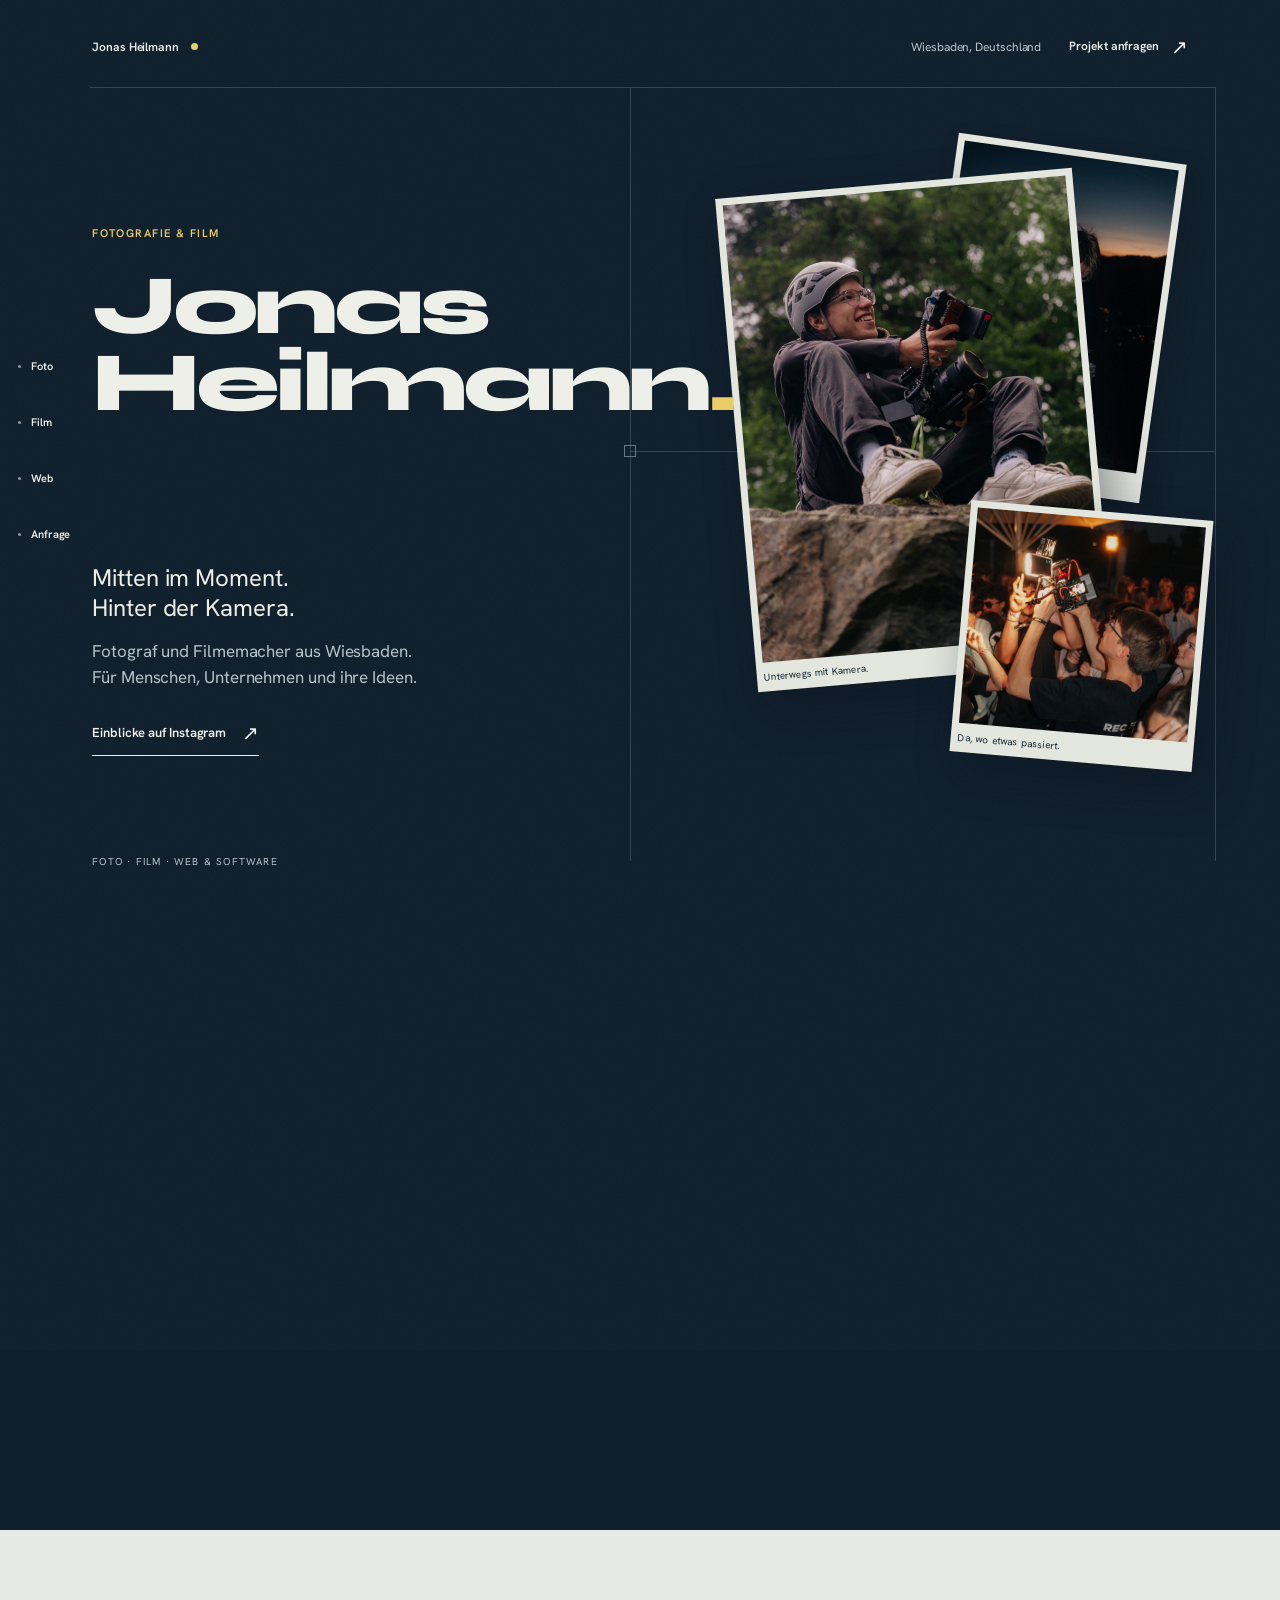
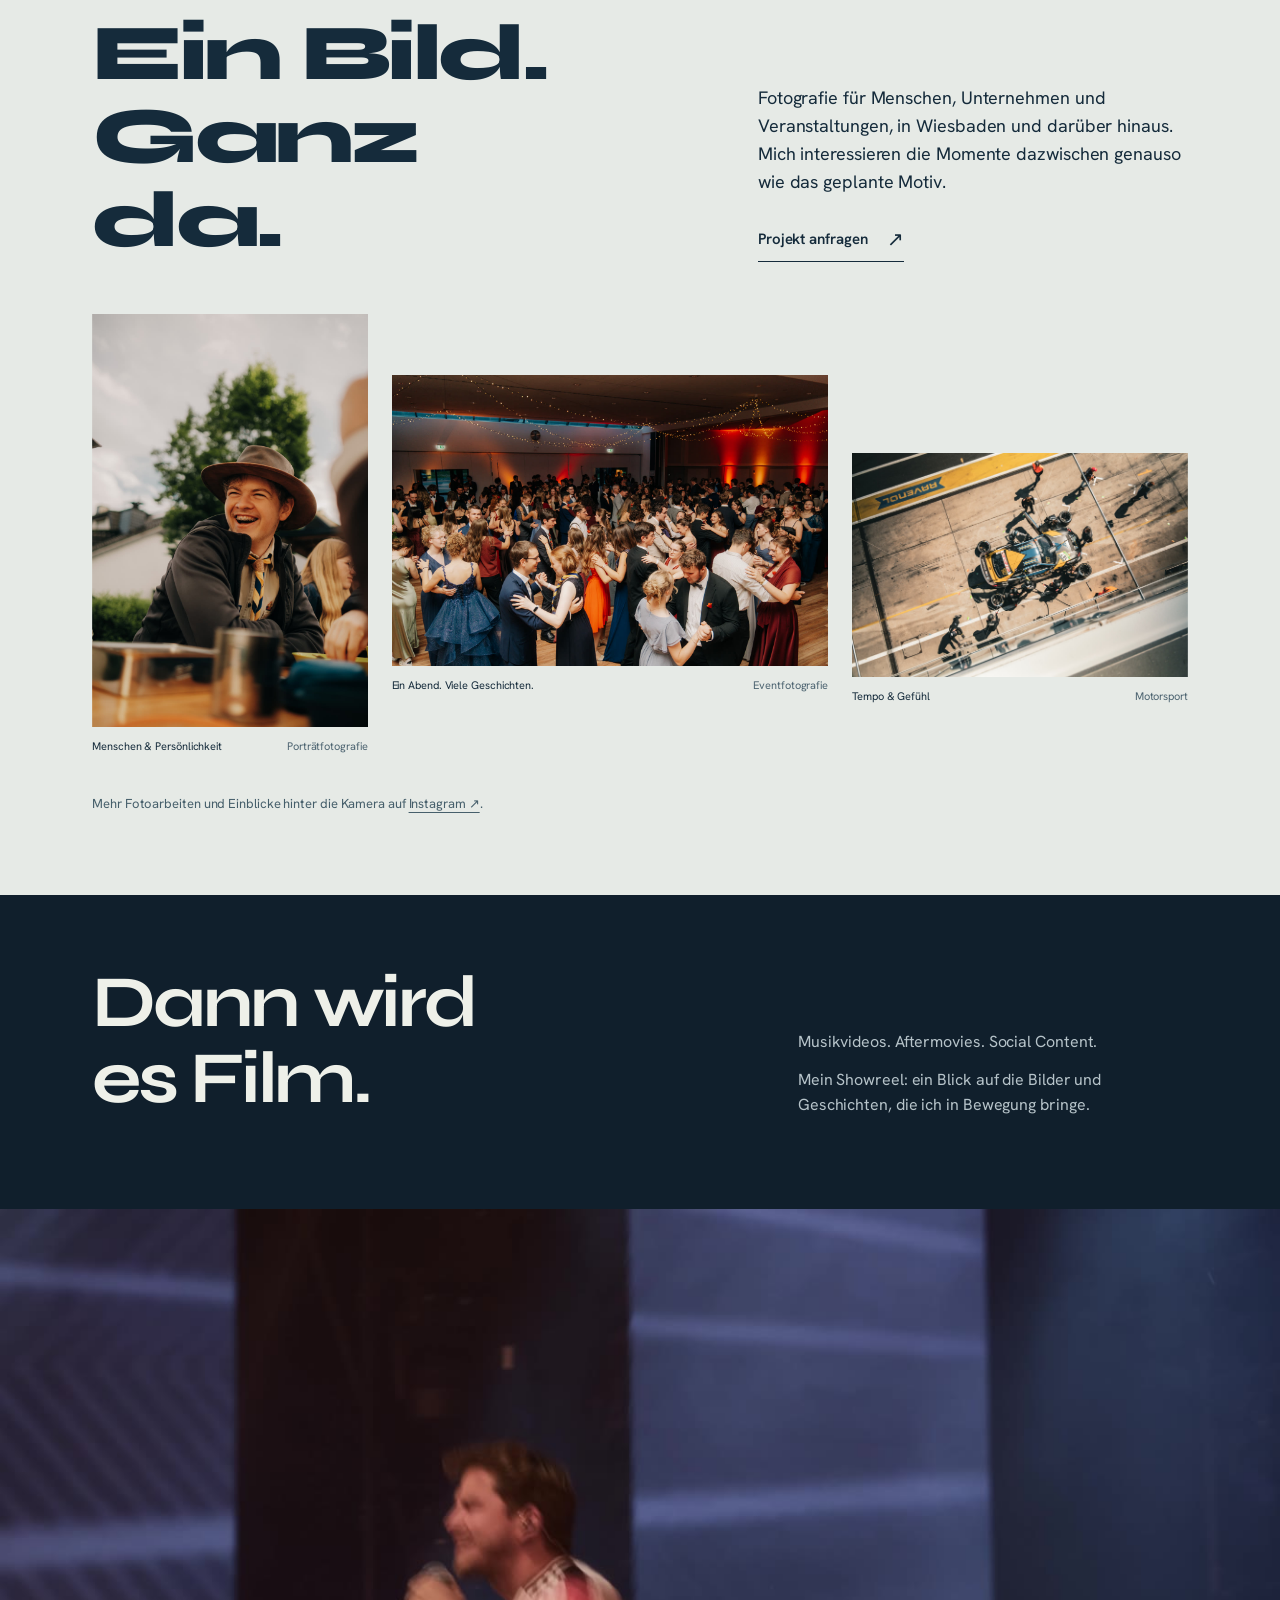
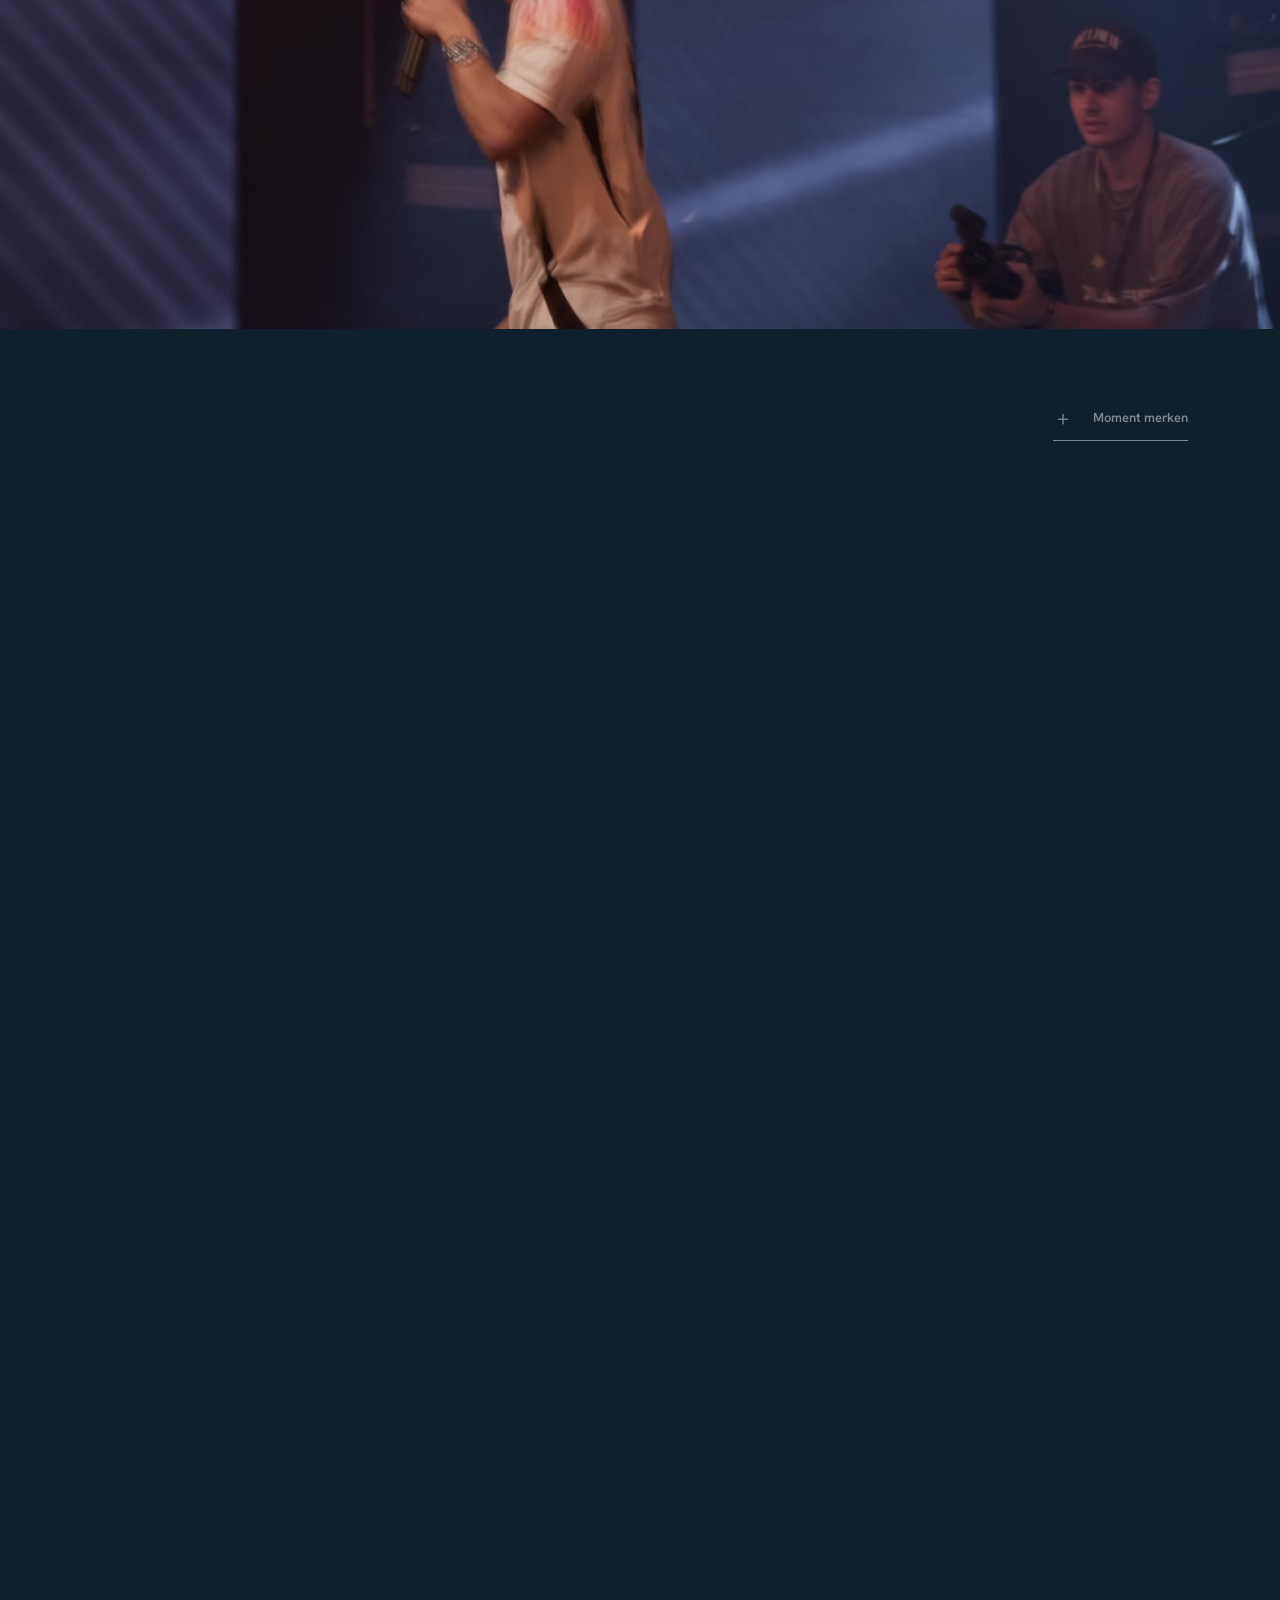
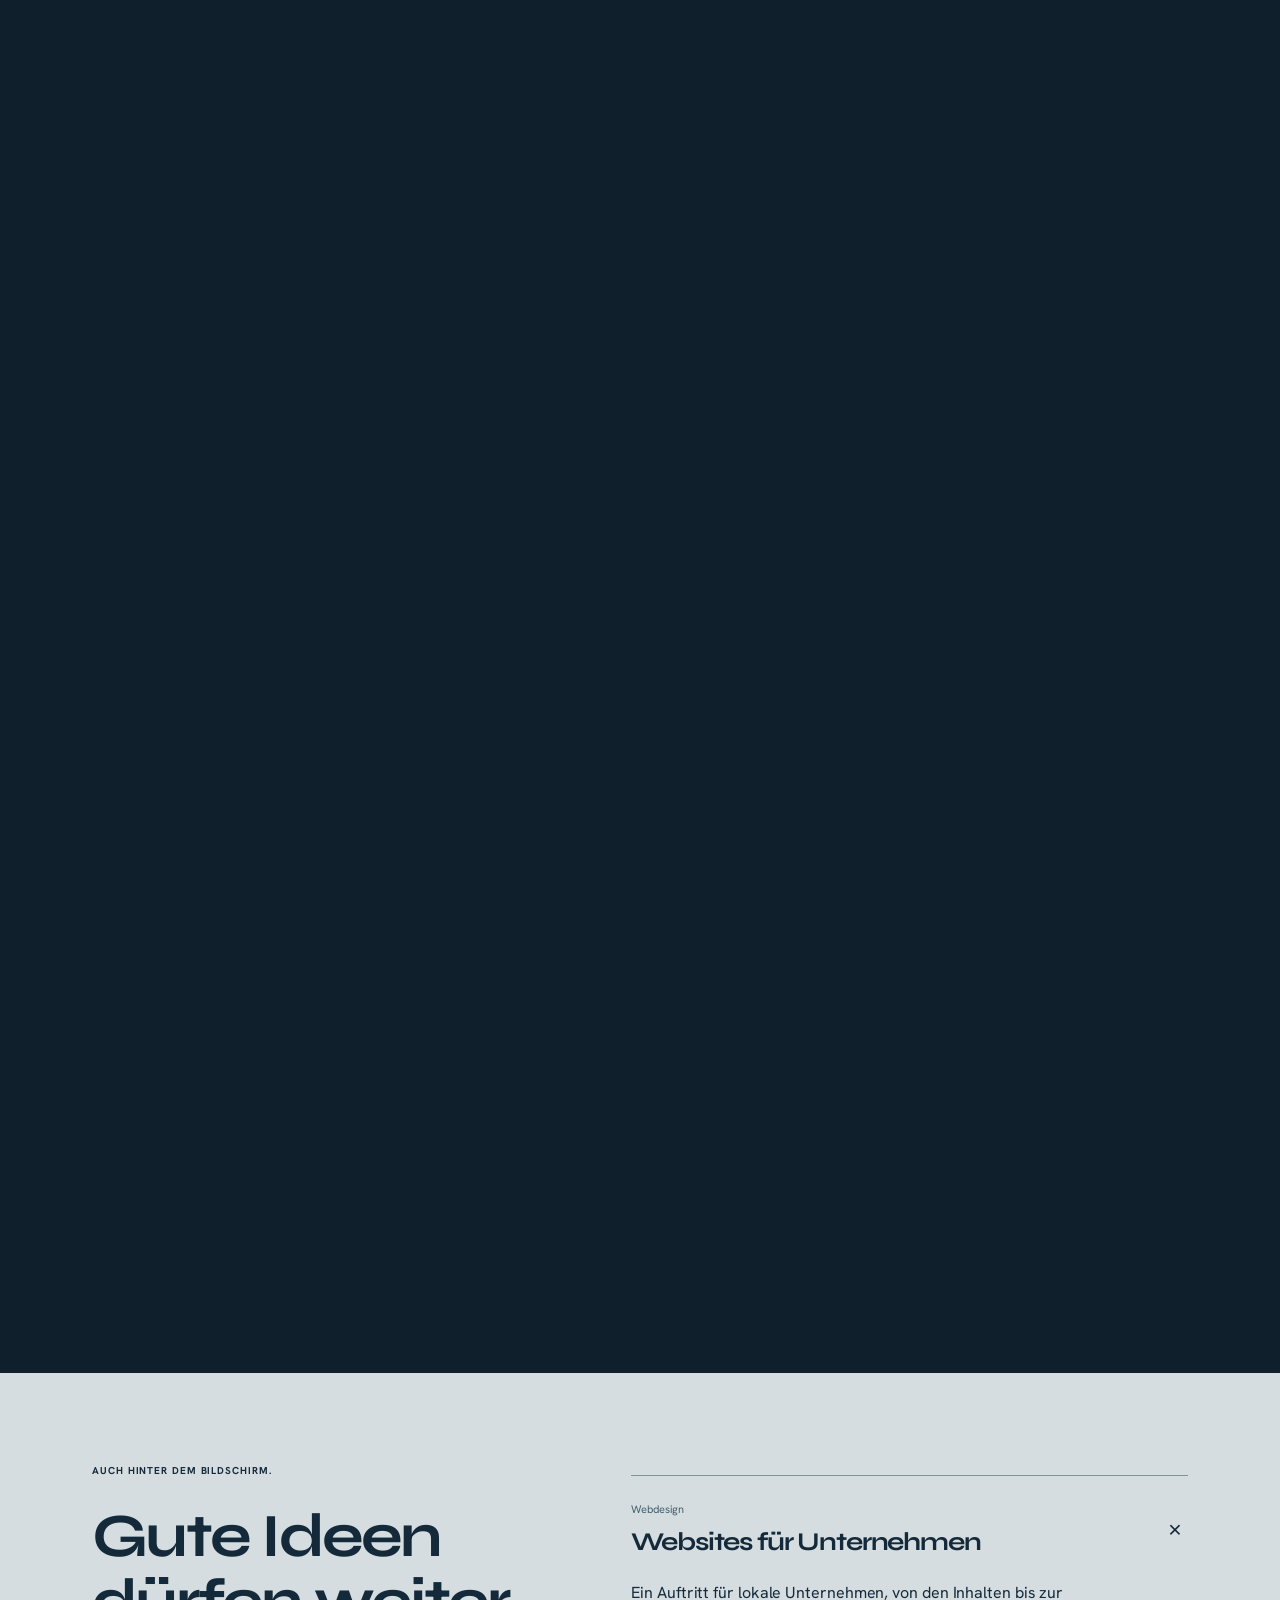
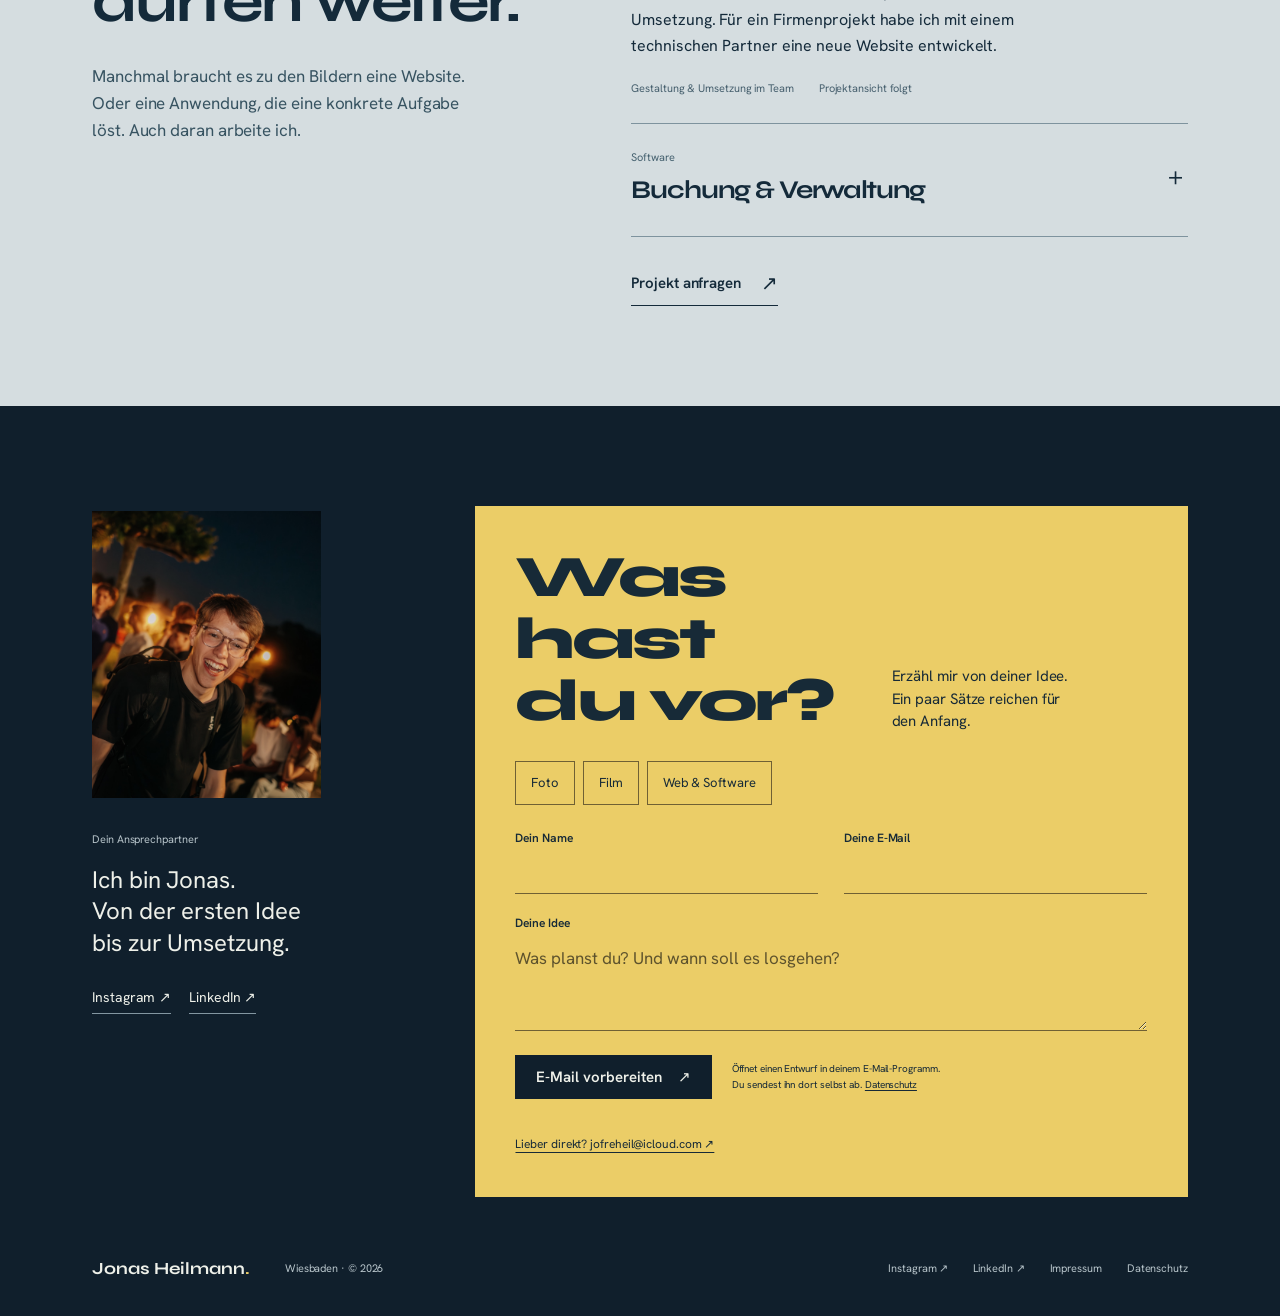
==== docs/index.html @ 72af3a59 "Publish Jonas Heilmann portfolio with scroll-driven showreel" ====
<!doctype html>
<html lang="de">
<head>
  <meta charset="utf-8">
  <meta name="viewport" content="width=device-width,initial-scale=1,viewport-fit=cover">
  <meta name="theme-color" content="#101f2c">
  <meta name="description" content="Jonas Heilmann aus Wiesbaden. Fotografie, Musikvideos, Aftermovies und Social Content. Dazu Websites und individuelle Software. Porträts, Events und Motorsport, Showreel und Webprojekte. Jetzt dein Projekt anfragen.">
  <meta name="robots" content="index,follow,max-image-preview:large,max-video-preview:-1">
  <meta property="og:site_name" content="Jonas Heilmann">
  <meta property="og:type" content="website"><meta property="og:locale" content="de_DE">
  <meta property="og:title" content="Jonas Heilmann · Foto, Film & digitale Ideen">
  <meta property="og:description" content="Mit Kamera, Gespür und Code. Foto und Film aus Wiesbaden.">
  <title>Jonas Heilmann | Fotograf & Filmemacher Wiesbaden</title>
  <link rel="icon" href="assets/mark.svg" type="image/svg+xml">
  <link rel="preload" href="assets/fonts/Syne-Variable.ttf" as="font" type="font/ttf" crossorigin>
  <link rel="preload" href="assets/fonts/HankenGrotesk-Variable.ttf" as="font" type="font/ttf" crossorigin>
  <link rel="stylesheet" href="scrollcraft.css">
  <link rel="stylesheet" href="site.css?v=6">
  <script type="application/ld+json">{"@context": "https://schema.org", "@graph": [{"@type": "Person", "@id": "#jonas", "name": "Jonas Heilmann", "jobTitle": "Fotograf und Filmemacher", "sameAs": ["https://www.instagram.com/jofreheil/"], "homeLocation": {"@type": "Place", "name": "Wiesbaden"}}, {"@type": "ProfessionalService", "@id": "#studio", "name": "Jonas Heilmann – Fotografie, Film & Web", "founder": {"@id": "#jonas"}, "email": "jofreheil@icloud.com", "address": {"@type": "PostalAddress", "streetAddress": "Wallauerstr. 37", "postalCode": "65191", "addressLocality": "Wiesbaden", "addressCountry": "DE"}, "hasOfferCatalog": {"@type": "OfferCatalog", "name": "Leistungen", "itemListElement": [{"@type": "Offer", "itemOffered": {"@type": "Service", "name": "Porträt- und Eventfotografie"}}, {"@type": "Offer", "itemOffered": {"@type": "Service", "name": "Motorsportfotografie"}}, {"@type": "Offer", "itemOffered": {"@type": "Service", "name": "Musikvideos, Aftermovies und Social Content"}}, {"@type": "Offer", "itemOffered": {"@type": "Service", "name": "Webdesign und individuelle Software"}}]}, "sameAs": ["https://www.instagram.com/jofreheil/"]}]}</script>

  <link rel="canonical" href="https://jofrehe.github.io/jonas-heilmann-portfolio/">
  <meta property="og:url" content="https://jofrehe.github.io/jonas-heilmann-portfolio/">
  <meta property="og:image" content="https://jofrehe.github.io/jonas-heilmann-portfolio/assets/portfolio-motorsport.jpg">
  <meta property="og:image:alt" content="Motorsportfotografie von Jonas Heilmann">
</head>
<body>
  <a class="skip-link" href="#main">Zum Inhalt</a>
  <div class="sc-grain" aria-hidden="true"></div>
  <nav class="scene-index" aria-label="Bereiche">
    <a href="#foto" data-index="foto"><span>Foto</span></a>
    <a href="#film" data-index="film"><span>Film</span></a>
    <a href="#web" data-index="web"><span>Web</span></a>
    <a href="#kontakt" data-index="kontakt"><span>Anfrage</span><b id="index-saved" hidden aria-label="Filmmoment gemerkt">●</b></a>
  </nav>
  <main id="main">
    <section id="start" class="hero" data-sc-act="pin" data-sc-span="1.7" data-section="start" aria-labelledby="hero-title">
      <div data-sc-stage class="hero-stage">
        <header class="masthead"><a href="#start" class="wordmark">Jonas Heilmann<span class="mark-dot" aria-hidden="true"></span></a><span class="location">Wiesbaden, Deutschland</span><a class="text-link" href="#kontakt">Projekt anfragen <span aria-hidden="true">↗</span></a></header>
        <div class="hero-grid" aria-hidden="true" data-sc-parallax="-.3"><span></span><span></span><span></span></div>
        <div class="hero-title"><p class="focus-label">FOTOGRAFIE & FILM</p><h1 id="hero-title">Jonas<br>Heilmann<span>.</span></h1></div>
        <div class="hero-copy"><p>Mitten im Moment.<br>Hinter der Kamera.</p><p>Fotograf und Filmemacher aus Wiesbaden.<br>Für Menschen, Unternehmen und ihre Ideen.</p><a href="https://www.instagram.com/jofreheil/" target="_blank" rel="noopener noreferrer" class="text-link">Einblicke auf Instagram <span aria-hidden="true">↗</span></a></div>
        <div class="print-position print-back" data-sc-parallax="-.6"><figure class="photo-print"><img src="assets/at-dusk.jpg" alt="Jonas mit Drohnensteuerung in der Abenddämmerung" width="1200" height="1800" fetchpriority="high"><figcaption>Bis nach Sonnenuntergang.</figcaption></figure></div>
        <div class="print-position print-main" data-sc-parallax=".85"><figure class="photo-print"><img src="assets/on-rock.jpg" alt="Jonas sitzt mit seinen Kameras auf einem Felsen und lacht" width="1200" height="1800" fetchpriority="high"><figcaption>Unterwegs mit Kamera.</figcaption></figure></div>
        <div class="print-position print-front" data-sc-parallax="1.5"><figure class="photo-print"><img src="assets/on-set.jpg" alt="Jonas filmt auf einer Veranstaltung" width="1200" height="1800" loading="eager"><figcaption>Da, wo etwas passiert.</figcaption></figure></div>
        <p class="hero-footnote">FOTO · FILM · WEB & SOFTWARE</p>
      </div>
    </section>

    <section id="foto" class="photo-section section-shell" data-sc-act="flow" data-section="foto" aria-labelledby="photo-title">
      <div class="photo-heading"><h2 id="photo-title">Ein Bild.<br>Ganz da.</h2><div><p>Fotografie für Menschen, Unternehmen und Veranstaltungen, in Wiesbaden und darüber hinaus. Mich interessieren die Momente dazwischen genauso wie das geplante Motiv.</p><a class="text-link" href="#kontakt" data-request="Fotografie">Projekt anfragen <span aria-hidden="true">↗</span></a></div></div>
      <div class="contact-sheet" data-sc-reveal="left" data-sc-reveal-at="0 .38">
        <figure class="photo-place portrait-place"><img src="assets/portfolio-portrait.jpg" width="934" height="1400" alt="Lebendiges Porträt eines lachenden jungen Mannes mit braunem Hut im Freien" loading="lazy" decoding="async"><figcaption>Menschen & Persönlichkeit <span>Porträtfotografie</span></figcaption></figure>
        <figure class="photo-place event-place"><img src="assets/portfolio-event.jpg" width="1400" height="934" alt="Gäste tanzen als Paare bei einem festlich beleuchteten Ball" loading="lazy" decoding="async"><figcaption>Ein Abend. Viele Geschichten. <span>Eventfotografie</span></figcaption></figure>
        <figure class="photo-place outside-place"><img src="assets/portfolio-motorsport.jpg" width="1400" height="934" alt="Rennwagen und Boxencrew beim Boxenstopp, von oben fotografiert" loading="lazy" decoding="async"><figcaption>Tempo & Gefühl <span>Motorsport</span></figcaption></figure>
      </div>
      <p class="selection-note">Mehr Fotoarbeiten und Einblicke hinter die Kamera auf <a href="https://www.instagram.com/jofreheil/" target="_blank" rel="noopener noreferrer">Instagram ↗</a>.</p>
    </section>

    <div class="showreel-heading section-shell"><h2 id="film-title">Dann wird<br>es Film.</h2><div><p>Musikvideos. Aftermovies. Social Content.</p><p>Mein Showreel: ein Blick auf die Bilder und Geschichten, die ich in Bewegung bringe.</p></div></div>
    <section id="film" class="showreel-section" data-sc-act="scrub" data-sc-span="3.8" data-sc-dwell="0" data-section="film" aria-labelledby="film-title">
      <div data-sc-stage class="showreel-stage">
        <div class="showreel-frame">
          <img class="sc-stage__poster" src="assets/showreel-poster.jpg" width="1400" height="788" alt="Showreel: Konzertszene mit Sänger und Jonas an der Kamera">
          <video id="showreel" data-sc-scrub data-sc-src="assets/showreel-scrub.mp4" data-sc-src-mobile="assets/showreel-scrub-mobile.mp4" muted playsinline aria-label="Showreel von Jonas Heilmann, dessen Bilder sich beim Scrollen bewegen"></video>
        </div>
        <div class="showreel-footer section-shell"><button id="remember-frame" class="text-link" type="button" disabled><span aria-hidden="true">＋</span> Moment merken</button><p id="frame-status" class="sr-only" role="status" aria-live="polite"></p><a class="showreel-static-link text-link" href="assets/showreel.mp4">Showreel abspielen</a></div>
      </div>
    </section>

    <section id="web" class="web-section section-shell" data-sc-act="flow" data-section="web" aria-labelledby="web-title">
      <div class="web-intro" data-sc-in><span class="small-label">AUCH HINTER DEM BILDSCHIRM.</span><h2 id="web-title">Gute Ideen<br>dürfen weiter.</h2><p>Manchmal braucht es zu den Bildern eine Website. Oder eine Anwendung, die eine konkrete Aufgabe löst. Auch daran arbeite ich.</p></div>
      <div class="project-register" data-sc-in data-sc-stagger="60">
        <details open><summary><span class="project-type">Webdesign</span><h3>Websites für Unternehmen</h3><span class="detail-icon" aria-hidden="true">＋</span></summary><div class="project-detail"><p>Ein Auftritt für lokale Unternehmen, von den Inhalten bis zur Umsetzung. Für ein Firmenprojekt habe ich mit einem technischen Partner eine neue Website entwickelt.</p><div class="project-meta"><span>Gestaltung & Umsetzung im Team</span><span>Projektansicht folgt</span></div></div></details>
        <details><summary><span class="project-type">Software</span><h3>Buchung & Verwaltung</h3><span class="detail-icon" aria-hidden="true">＋</span></summary><div class="project-detail"><p>Ein Buchungssystem mit unterschiedlichen Rollen und einer angepassten Verwaltung. Entwickelt mit Django, PostgreSQL und Python.</p><div class="project-meta"><span>Individuelle Anwendung</span><span>Projektansicht folgt</span></div></div></details>
      </div>
      <a class="text-link web-request" href="#kontakt" data-request="Web & Software">Projekt anfragen <span aria-hidden="true">↗</span></a>
    </section>

    <section id="kontakt" class="contact-section section-shell" data-sc-act="flow" data-section="kontakt" aria-labelledby="contact-title">
      <div class="contact-person"><img src="assets/candid.jpg" width="1200" height="1800" alt="Jonas lächelt auf einer Veranstaltung" loading="lazy"><div><span>Dein Ansprechpartner</span><p>Ich bin Jonas.<br>Von der ersten Idee<br>bis zur Umsetzung.</p><a href="https://www.instagram.com/jofreheil/" target="_blank" rel="noopener noreferrer">Instagram ↗</a> <a href="https://www.linkedin.com/in/jonas-heilmann-833816412/" target="_blank" rel="noopener noreferrer">LinkedIn ↗</a></div></div>
      <div class="inquiry-sheet"><div class="contact-title"><h2 id="contact-title">Was hast<br>du vor?</h2><p>Erzähl mir von deiner Idee.<br>Ein paar Sätze reichen für den Anfang.</p></div>
        <aside id="saved-moment" class="saved-moment" hidden><img id="saved-image" alt="Dein gemerkter Moment aus Jonas’ Filmausschnitt"><div><span>Für deine Anfrage gemerkt</span><strong id="saved-time"></strong><p>Die Zeitmarke kommt mit in deinen Entwurf.</p></div><button type="button" id="remove-moment" aria-label="Gemerkten Moment entfernen">×</button></aside>
        <form id="contact-form"><fieldset id="contact-fields" disabled><legend>Projekt anfragen</legend><div class="topic-group" role="group" aria-label="Leistungen für dein Projekt"><label><input type="checkbox" name="topic" value="Fotografie"><span>Foto</span></label><label><input type="checkbox" name="topic" value="Filmproduktion"><span>Film</span></label><label><input type="checkbox" name="topic" value="Web & Software"><span>Web & Software</span></label></div><div class="form-pair"><label>Dein Name<input id="contact-name" name="name" autocomplete="name" aria-describedby="name-error" required maxlength="100"><span id="name-error" class="field-error" hidden></span></label><label>Deine E-Mail<input id="contact-email" name="email" type="email" autocomplete="email" aria-describedby="email-error" required maxlength="200"><span id="email-error" class="field-error" hidden></span></label></div><label>Deine Idee<textarea id="contact-message" name="message" rows="3" aria-describedby="message-error" required minlength="10" maxlength="1800" placeholder="Was planst du? Und wann soll es losgehen?"></textarea><span id="message-error" class="field-error" hidden></span></label><div class="form-bottom"><button class="button button-dark" type="submit">E-Mail vorbereiten <span aria-hidden="true">↗</span></button><p>Öffnet einen Entwurf in deinem E-Mail-Programm.<br>Du sendest ihn dort selbst ab. <a href="datenschutz.html">Datenschutz</a></p></div><p id="form-status" role="status" aria-live="polite"></p></fieldset><noscript><p>Schreib mir direkt an <a href="mailto:jofreheil@icloud.com">jofreheil@icloud.com</a>.</p></noscript></form>
        <a class="direct-mail" href="mailto:jofreheil@icloud.com">Lieber direkt? jofreheil@icloud.com ↗</a>
      </div>
      <footer><a href="#start">Jonas Heilmann<span aria-hidden="true">.</span></a><span>Wiesbaden · © 2026</span><div><a href="https://www.instagram.com/jofreheil/" target="_blank" rel="noopener noreferrer">Instagram ↗</a><a href="https://www.linkedin.com/in/jonas-heilmann-833816412/" target="_blank" rel="noopener noreferrer">LinkedIn ↗</a><a href="impressum.html">Impressum</a><a href="datenschutz.html">Datenschutz</a></div></footer>
    </section>
  </main>
  <script src="scrollcraft.js"></script>
  <script src="site.js?v=6"></script>
</body></html>
---- docs/scrollcraft.css ----
/* ============================================================================
   scrollcraft.css: the taste floor
   ----------------------------------------------------------------------------
   Two layers, and the split matters:

     TOKENS   what you override per brand. Colour roles, the type ramp, the
              spacing scale, elevation, motion. A brand is ~12 values.
     DEVICES  what the engine drives. Do not restyle these to taste; they are
              the mechanism. Style your own markup instead.

   Nothing here draws a "component". There are no card, badge, or pill classes,
   because a stylesheet that ships those is how every page built on it ends up
   with the same shapes. You get a floor and a vocabulary; the composition is
   yours.
   ========================================================================== */

/* ---------------------------------------------------------------- tokens -- */
:root {
  /* --- colour roles. Override these six and the page is rebranded. -------- */
  --sc-canvas:      #08090b;   /* the page ground. Drift interpolates this.   */
  --sc-surface:     #101217;   /* anything raised off the ground             */
  --sc-ink:         #f4f2ef;   /* primary text                               */
  --sc-ink-soft:    #9a9ba1;   /* secondary text. Tinted, never flat gray.   */
  --sc-accent:      #d8ff3e;   /* ONE accent. It owns a region, not confetti. */
  --sc-accent-ink:  #08090b;   /* text that sits on the accent               */

  --sc-hairline:    color-mix(in oklab, var(--sc-ink) 12%, transparent);
  --sc-hairline-strong: color-mix(in oklab, var(--sc-ink) 22%, transparent);

  /* --- type. Two families max. Display carries voice, text carries prose. - */
  --sc-font-display: "Instrument Sans", "Geist", system-ui, sans-serif;
  --sc-font-text:    "Geist", system-ui, sans-serif;
  --sc-font-mono:    "Geist Mono", ui-monospace, monospace;

  /* Fluid ramp. Tracking tightens as size grows because a face set at 6rem
     with 0 tracking reads loose; this is optical correction, not decoration. */
  --sc-t-xs:   clamp(0.75rem, 0.72rem + 0.15vw, 0.82rem);
  --sc-t-sm:   clamp(0.875rem, 0.84rem + 0.18vw, 0.95rem);
  --sc-t-base: clamp(1rem, 0.96rem + 0.22vw, 1.125rem);
  --sc-t-lg:   clamp(1.2rem, 1.1rem + 0.5vw, 1.5rem);
  --sc-t-xl:   clamp(1.6rem, 1.35rem + 1.2vw, 2.25rem);
  --sc-t-2xl:  clamp(2.1rem, 1.6rem + 2.4vw, 3.4rem);
  --sc-t-3xl:  clamp(2.8rem, 1.9rem + 4.2vw, 5rem);
  --sc-t-4xl:  clamp(3.4rem, 1.9rem + 6.6vw, 7.5rem);

  --sc-track-tight:  -0.035em;
  --sc-track-snug:   -0.02em;
  --sc-track-normal: -0.005em;
  --sc-track-wide:    0.08em;

  --sc-leading-none: 0.94;
  --sc-leading-tight: 1.06;
  --sc-leading-body: 1.62;

  --sc-measure: 62ch;

  /* --- space. 4px base: the useful middle steps an 8-only scale misses. --- */
  --sc-1: 0.25rem;  --sc-2: 0.5rem;   --sc-3: 0.75rem;  --sc-4: 1rem;
  --sc-5: 1.5rem;   --sc-6: 2rem;     --sc-7: 3rem;     --sc-8: 4rem;
  --sc-9: 6rem;     --sc-10: 8rem;    --sc-11: 12rem;

  /* Section rhythm is fluid so a phone doesn't inherit desktop air. */
  --sc-section: clamp(4.5rem, 9vw, 11rem);
  --sc-gutter:  clamp(1.25rem, 5vw, 5.5rem);
  --sc-maxw:    82rem;

  /* --- radius. Pick one scale for the page and hold it. ------------------- */
  --sc-r-sm: 6px;  --sc-r-md: 12px;  --sc-r-lg: 20px;  --sc-r-pill: 999px;

  /* --- elevation. Every shadow has an offset AND a soft blur, and is tinted
         to the canvas hue. A zero-offset coloured halo is decoration, not
         depth, so there isn't one here. ---------------------------------- */
  --sc-shadow-color: 220 40% 2%;
  --sc-e1: 0 1px 2px hsl(var(--sc-shadow-color) / 0.28),
           0 2px 6px -1px hsl(var(--sc-shadow-color) / 0.20);
  --sc-e2: 0 2px 4px hsl(var(--sc-shadow-color) / 0.24),
           0 8px 18px -4px hsl(var(--sc-shadow-color) / 0.30);
  --sc-e3: 0 4px 8px hsl(var(--sc-shadow-color) / 0.22),
           0 18px 40px -8px hsl(var(--sc-shadow-color) / 0.38),
           0 48px 90px -24px hsl(var(--sc-shadow-color) / 0.30);

  /* Edge light: a 1px top highlight sells a raised surface better than any
     amount of blur, because real raised things catch light on their lip. */
  --sc-edge: inset 0 1px 0 color-mix(in oklab, var(--sc-ink) 10%, transparent);

  /* --- motion. Built-in CSS easings are too weak for UI. ------------------ */
  --sc-ease-out:    cubic-bezier(0.23, 1, 0.32, 1);
  --sc-ease-in-out: cubic-bezier(0.77, 0, 0.175, 1);
  --sc-ease-drawer: cubic-bezier(0.32, 0.72, 0, 1);
  --sc-d-fast: 160ms;  --sc-d-base: 240ms;  --sc-d-slow: 420ms;

  --sc-z-stage: 1; --sc-z-copy: 20; --sc-z-chrome: 60;
}

/* --------------------------------------------------------------- reset -- */
*, *::before, *::after { box-sizing: border-box; }
html { -webkit-text-size-adjust: 100%; scroll-behavior: smooth; }
@media (prefers-reduced-motion: reduce) { html { scroll-behavior: auto; } }

body {
  margin: 0;
  background: var(--sc-canvas);
  color: var(--sc-ink);
  font-family: var(--sc-font-text);
  font-size: var(--sc-t-base);
  line-height: var(--sc-leading-body);
  letter-spacing: var(--sc-track-normal);
  -webkit-font-smoothing: antialiased;
  text-rendering: optimizeLegibility;
  font-synthesis-weight: none;
  overflow-x: clip;
}
img, video, canvas, svg { display: block; max-width: 100%; }
button, input, select, textarea { font: inherit; color: inherit; }

/* ------------------------------------------------- the browser surfaces --
   The parts you did not draw still carry the design. Selection, caret, focus
   ring, scrollbar and tabular numerals all ship with defaults that belong to no
   design system. Theming them is the cheapest signal that a page was built
   rather than assembled, and it is the step that gets skipped most reliably. */
::selection { background: var(--sc-accent); color: var(--sc-accent-ink); }
:root { caret-color: var(--sc-accent); accent-color: var(--sc-accent); }
:focus-visible {
  outline: 2px solid var(--sc-accent);
  outline-offset: 3px;
  border-radius: var(--sc-r-sm);
}
:where(a) { color: inherit; text-decoration-thickness: 1px; text-underline-offset: 0.22em; }
@supports (scrollbar-color: auto) {
  html { scrollbar-color: color-mix(in oklab, var(--sc-ink) 26%, transparent) transparent; scrollbar-width: thin; }
}
:where(table, .sc-nums, [data-sc-count]) { font-variant-numeric: tabular-nums; }

/* ----------------------------------------------------------- typography -- */
.sc-display {
  font-family: var(--sc-font-display);
  font-weight: 500;
  line-height: var(--sc-leading-none);
  letter-spacing: var(--sc-track-tight);
  text-wrap: balance;
  margin: 0;
}
.sc-display--xl { font-size: var(--sc-t-4xl); }
.sc-display--lg { font-size: var(--sc-t-3xl); }
.sc-display--md { font-size: var(--sc-t-2xl); letter-spacing: var(--sc-track-snug); }
.sc-lede {
  font-size: var(--sc-t-lg);
  line-height: 1.44;
  letter-spacing: var(--sc-track-snug);
  color: var(--sc-ink);
  max-width: 46ch;
  text-wrap: pretty;
  margin: 0;
}
.sc-body { max-width: var(--sc-measure); color: var(--sc-ink-soft); text-wrap: pretty; margin: 0; }
.sc-label {
  font-family: var(--sc-font-mono);
  font-size: var(--sc-t-xs);
  letter-spacing: var(--sc-track-wide);
  text-transform: uppercase;
  color: var(--sc-ink-soft);
}

/* ---------------------------------------------------------------- layout -- */
.sc-wrap { width: 100%; max-width: var(--sc-maxw); margin-inline: auto; padding-inline: var(--sc-gutter); }
.sc-section { padding-block: var(--sc-section); }
/* More space above a heading than below it: the gap belongs to the boundary,
   not to the pair. */
.sc-stack > * + * { margin-top: var(--sc-4); }
.sc-stack > :is(h1,h2,h3) { margin-top: var(--sc-7); }
.sc-stack > :is(h1,h2,h3):first-child { margin-top: 0; }
.sc-rule { height: 1px; border: 0; background: var(--sc-hairline); margin: 0; }

/* =============================================================== DEVICES ==
   Driven by the engine. Restyle your own markup, not these.                */

.sc-act--pinned { position: relative; }
.sc-stage {
  position: sticky; top: 0;
  height: 100vh; height: 100svh;
  overflow: clip;
  z-index: var(--sc-z-stage);
}

/* scrub / sequence media */
.sc-stage :is(video[data-sc-scrub], canvas[data-sc-sequence], .sc-stage__poster) {
  position: absolute; inset: 0;
  width: 100%; height: 100%;
  object-fit: cover;
}
video[data-sc-scrub] { opacity: 0; transition: opacity 380ms var(--sc-ease-out); }
.sc-has-clip video[data-sc-scrub] { opacity: 1; }
/* The poster is a live frame-holder, not a placeholder: it stays up until a
   real video frame has painted, which is what stops the blank-stage flash. */
.sc-stage__poster { z-index: 0; transition: opacity 380ms var(--sc-ease-out); }
.sc-has-clip .sc-stage__poster { opacity: 0; }

/* A scrim only where text sits. A full-frame darkening layer flattens the
   image everywhere to fix contrast in one corner. */
.sc-scrim {
  position: absolute; inset: 0; pointer-events: none; z-index: 1;
  background: linear-gradient(
    var(--sc-scrim-angle, 180deg),
    color-mix(in oklab, var(--sc-canvas) var(--sc-scrim-a, 78%), transparent) 0%,
    color-mix(in oklab, var(--sc-canvas) 30%, transparent) 42%,
    transparent 68%);
}
/* Point the scrim at the copy. A scrim gradient that darkens the top while the
   copy sits at the bottom fixes contrast nowhere and flattens the image
   everywhere, which is the most common way text-over-video goes wrong. */
.sc-scrim--bottom { --sc-scrim-angle: 0deg; }
.sc-scrim--left   { --sc-scrim-angle: 90deg; }
.sc-scrim--right  { --sc-scrim-angle: 270deg; }

/* Corner scrims, for copy anchored to a corner. An edge gradient has to darken
   a whole band across the frame to cover one corner; a corner gradient puts the
   density where the text is and leaves the rest of the image alone. Pair with
   .sc-copy--lead / .sc-copy--trail. */
.sc-scrim--lead {
  background: linear-gradient(to top right,
    color-mix(in oklab, var(--sc-canvas) 94%, transparent) 0%,
    color-mix(in oklab, var(--sc-canvas) 72%, transparent) 30%,
    color-mix(in oklab, var(--sc-canvas) 30%, transparent) 52%,
    transparent 72%);
}
.sc-scrim--trail {
  background: linear-gradient(to top left,
    color-mix(in oklab, var(--sc-canvas) 94%, transparent) 0%,
    color-mix(in oklab, var(--sc-canvas) 72%, transparent) 30%,
    color-mix(in oklab, var(--sc-canvas) 30%, transparent) 52%,
    transparent 72%);
}
/* A band across the bottom, for copy that spans the full width of the frame.
   That is what both corner anchors become below 860px, and it is also the right
   shape whenever the copy block is wider than a corner. */
.sc-scrim--band {
  background: linear-gradient(to top,
    color-mix(in oklab, var(--sc-canvas) 94%, transparent) 0%,
    color-mix(in oklab, var(--sc-canvas) 74%, transparent) 22%,
    color-mix(in oklab, var(--sc-canvas) 30%, transparent) 42%,
    transparent 58%);
}
.sc-scrim--vignette {
  background: radial-gradient(120% 90% at 50% 45%, transparent 40%,
              color-mix(in oklab, var(--sc-canvas) 70%, transparent) 100%);
}

/* copy over a stage.
   max-width is in rem, never ch. A `ch` on this container resolves against the
   CONTAINER's font-size (body size), not the display size of the heading inside
   it, so `max-width: 20ch` here silently produces a ~180px column and wraps a
   hero headline to six lines. Set a ch measure on the text element itself. */
.sc-copy {
  position: absolute; z-index: var(--sc-z-copy);
  inset-inline: var(--sc-gutter);
  max-width: min(46rem, 76vw);
  will-change: opacity, transform;
}
.sc-copy--lead   { left: var(--sc-gutter); bottom: clamp(3rem, 12vh, 9rem); }
/* inset-inline FIRST. It is the shorthand for left+right, so declaring it after
   `left: 50%` resets left to auto and the block drifts off the left edge. */
.sc-copy--center { inset-inline: auto; left: 50%; top: 50%; translate: -50% -50%; text-align: center; }
.sc-copy--trail  { inset-inline: auto; right: var(--sc-gutter); bottom: clamp(3rem, 12vh, 9rem); text-align: right; }

/* cue defaults: the engine writes opacity/transform inline, these are the
   pre-paint state so nothing flashes before the first read() */
[data-sc-cue] { opacity: 0; will-change: opacity, transform; }
.sc-ready [data-sc-cue] { transition: none; }

/* kinetic split */
.sc-split { display: inline-block; overflow: hidden; vertical-align: top; }
/* Descenders live below the baseline; a line mask clipped to the line box eats
   the tails off g, y, p, j. The padding buys them room back. */
.sc-split--line { display: block; padding-bottom: 0.14em; margin-bottom: -0.14em; }
.sc-split__i { display: inline-block; will-change: transform, opacity; }
.sc-is-split { opacity: 1 !important; }

/* horizontal rail */
[data-sc-pan] { display: flex; will-change: transform; }

/* reveal + parallax */
[data-sc-reveal] { will-change: clip-path; }
[data-sc-parallax] { will-change: transform; }

/* flow reveal (fires once) */
[data-sc-in], [data-sc-stagger] > * {
  opacity: 0;
  transform: translate3d(0, 14px, 0);
  transition: opacity 620ms var(--sc-ease-out), transform 620ms var(--sc-ease-out);
}
[data-sc-in].sc-in, [data-sc-stagger] > .sc-in { opacity: 1; transform: none; }

/* pointer devices */
[data-sc-tilt] { transform-style: preserve-3d; will-change: transform; }
[data-sc-magnet] { will-change: transform; }
/* isolation always; position only if nothing more specific already set it.
   Written with :where() (zero specificity) on purpose: a plain `position:
   relative` here has the same weight as `.sc-stage` and, being later in the
   file, silently wins. A stage carrying both attributes then stops being
   sticky and the whole act scrolls away instead of pinning. */
[data-sc-spotlight] { isolation: isolate; }
:where([data-sc-spotlight]) { position: relative; }
[data-sc-spotlight]::after {
  content: ""; position: absolute; inset: 0; pointer-events: none; z-index: 2;
  background: radial-gradient(
    28rem 28rem at calc(var(--sc-mx, 0.5) * 100%) calc(var(--sc-my, 0.5) * 100%),
    color-mix(in oklab, var(--sc-accent) 16%, transparent), transparent 70%);
  opacity: 0; transition: opacity var(--sc-d-slow) var(--sc-ease-out);
}
[data-sc-spotlight]:hover::after { opacity: 1; }

/* =========================================================== WORLDFLIGHT ==
   One fixed stage for the whole page. The only thing in document flow is the
   spacer, and it is empty. If you find yourself adding a section here, you want
   act mode instead: the moment a real block scrolls past the fixed stage, the
   page has a seam again and the whole point is gone.                        */

[data-sc-mode="worldflight"] { position: relative; }

.sc-world {
  position: fixed; inset: 0;
  overflow: clip;
  z-index: var(--sc-z-stage);
  background: var(--sc-canvas);
}

/* Every leg is mounted for the life of the page and stacked in the same box.
   The engine owns opacity, visibility and z-index here; do not set them. */
.sc-world__seg {
  position: absolute; inset: 0;
  opacity: 0;
  will-change: opacity;
}
.sc-world__seg > :is(video, img, canvas) {
  position: absolute; inset: 0;
  width: 100%; height: 100%;
  object-fit: cover;
}
/* The poster is the frame-holder AND the first camera move: the engine pushes
   it in slowly until a real decoded frame is available to replace it. */
.sc-world__poster {
  z-index: 0;
  transform-origin: 50% 50%;
  transition: opacity 420ms var(--sc-ease-out);
}
.sc-world__seg > video { z-index: 1; }
.sc-world__seg.sc-has-clip .sc-world__poster { opacity: 0; }
/* The act stylesheet lights a clip through its ancestor act. A worldflight leg
   has no act, so match the class the engine also writes on the clip itself. */
video[data-sc-scrub].sc-has-clip { opacity: 1; }

/* The copy layer is fixed too, and inert by default: the engine hands
   pointer-events back to a block only while it is actually legible. */
.sc-world__copy {
  position: fixed; inset: 0;
  z-index: var(--sc-z-copy);
  pointer-events: none;
}
.sc-world__scrim { position: absolute; inset: 0; pointer-events: none; z-index: 0; }
[data-sc-copy] {
  opacity: 0;
  pointer-events: none;
  will-change: opacity, transform;
}
.sc-ready [data-sc-copy] { transition: none; }

/* The track. Empty on purpose. */
.sc-world__spacer { pointer-events: none; }

/* scroll progress */
[data-sc-progress] {
  position: fixed; inset: 0 0 auto 0; height: 2px; z-index: var(--sc-z-chrome);
  background: var(--sc-accent); transform-origin: 0 50%; transform: scaleX(0);
  will-change: transform;
}

/* ----------------------------------------------------------- atmosphere --
   Depth is not only shadow. Grain keeps a flat dark ground from banding, and
   it is the difference between "a dark page" and "a lit room". */
.sc-grain { position: fixed; inset: 0; pointer-events: none; z-index: 3; opacity: 0.045; }
.sc-grain::before {
  content: ""; position: absolute; inset: -50%;
  background-image: url("data:image/svg+xml;utf8,<svg xmlns='http://www.w3.org/2000/svg' width='140' height='140'><filter id='n'><feTurbulence type='fractalNoise' baseFrequency='0.85' numOctaves='3'/></filter><rect width='140' height='140' filter='url(%23n)'/></svg>");
}

/* -------------------------------------------------------- reduced motion -- */
@media (prefers-reduced-motion: reduce) {
  /* Fewer and gentler, not zero. Opacity still carries the reveal so the page
     is comprehensible; every position change is dropped. */
  [data-sc-in], [data-sc-stagger] > * { transform: none; transition-duration: 220ms; }
  [data-sc-parallax], [data-sc-pan], .sc-split__i { transform: none !important; }
  /* A wipe is a position change too. Show reveal content settled. */
  [data-sc-reveal] { clip-path: none !important; }
  /* A rail's transform IS its navigation, not decoration. Zeroing it the way
     parallax and kinetic type are zeroed parks the act on its first screenful
     and makes everything past the fold unreachable: a device degrading into
     missing content. Hand the travel back to the reader as an ordinary scroll
     region instead, so the same items are all still gettable without motion.
     A build that would rather re-lay the rail out as a grid can still do that;
     this is the floor, not the ceiling. */
  [data-sc-act="pan"] .sc-stage,
  [data-sc-act="pan"] [data-sc-stage] {
    overflow-x: auto; overflow-y: hidden;
    overscroll-behavior-x: contain;
    scroll-snap-type: x proximity;
  }
  [data-sc-pan] > * { scroll-snap-align: center; }
  [data-sc-spotlight]::after { display: none; }
  /* A worldflight keeps its whole story here. No clip is ever fetched, so the
     posters are the film, and they cross-dissolve through exactly the same
     seams at exactly the same scroll positions. The push-in and the copy drift
     are the only things that go. */
  .sc-world__poster, [data-sc-copy] { transform: none !important; }
}

/* --------------------------------------------------------------- mobile -- */
@media (max-width: 860px) {
  .sc-copy { inset-inline: var(--sc-gutter); max-width: none; }
  .sc-copy--trail { text-align: left; }
  .sc-stage { height: 100svh; }
  /* .sc-copy--trail re-anchors to the left and spans the full width here, so a
     bottom-RIGHT corner gradient darkens the one corner the copy just left and
     guarantees a contrast failure over any bright clip. Point the density at
     the copy: the same band .sc-scrim--band paints. */
  .sc-scrim--trail {
    background: linear-gradient(to top,
      color-mix(in oklab, var(--sc-canvas) 94%, transparent) 0%,
      color-mix(in oklab, var(--sc-canvas) 74%, transparent) 22%,
      color-mix(in oklab, var(--sc-canvas) 30%, transparent) 42%,
      transparent 58%);
  }
}
---- docs/site.css ----
@font-face{font-family:Syne;src:url('assets/fonts/Syne-Variable.ttf') format('truetype');font-weight:400 800;font-style:normal;font-display:swap}
@font-face{font-family:'Hanken Grotesk';src:url('assets/fonts/HankenGrotesk-Variable.ttf') format('truetype');font-weight:100 900;font-style:normal;font-display:swap}
:root{--sc-canvas:#101f2c;--sc-surface:#1c3040;--sc-ink:#eef0e9;--sc-ink-soft:#b6c3c9;--sc-accent:#ebcd67;--sc-accent-ink:#15232d;--sc-font-display:Syne,sans-serif;--sc-font-text:'Hanken Grotesk',sans-serif;--sc-gutter:clamp(24px,7.2vw,116px);--paper:#e6eae6;--nav-ink:#eef0e9;--nav-rule:#8499a8}
*{box-sizing:border-box}body{margin:0;font-family:var(--sc-font-text);font-size:17px;line-height:1.6;background:var(--sc-canvas);color:var(--sc-ink)}h1,h2,h3,p,figure{margin:0}h1,h2,h3{font-family:var(--sc-font-display);text-wrap:balance;font-weight:700;line-height:1.05;letter-spacing:-.045em}h2{font-size:clamp(42px,5.7vw,88px)}h3{font-size:clamp(23px,2.25vw,36px)}p{text-wrap:pretty}a{color:inherit;text-decoration:none}button,input,textarea{font:inherit}button{cursor:pointer}button:disabled{cursor:not-allowed;opacity:.5}img,video{display:block;max-width:100%;height:auto}button,a,input,textarea,summary{outline-offset:5px}button:focus-visible,a:focus-visible,input:focus-visible,textarea:focus-visible,summary:focus-visible{outline:2px solid var(--sc-accent)}[hidden]{display:none!important}::selection{background:var(--sc-accent);color:var(--sc-accent-ink)}.sr-only,.skip-link:not(:focus){position:absolute;width:1px;height:1px;overflow:hidden;clip-path:inset(50%);white-space:nowrap}.skip-link:focus{position:fixed;top:10px;left:10px;background:var(--sc-accent);color:var(--sc-accent-ink);padding:12px;z-index:1000}.sc-grain{opacity:.027;pointer-events:none}.section-shell{padding-inline:var(--sc-gutter)}.text-link{display:inline-flex;align-items:center;gap:20px;border:0;border-bottom:1px solid currentColor;background:transparent;color:inherit;padding:0 0 5px;font-weight:600;font-size:15px;line-height:1.45}.text-link span[aria-hidden]{font-size:20px}.text-link:hover{opacity:.75}.text-link:active,.button:active{transform:translateY(1px)}.button{display:inline-flex;align-items:center;justify-content:center;gap:16px;border:1px solid transparent;min-height:48px;padding:12px 20px;font-weight:600;font-size:15px;line-height:1.2;white-space:nowrap;transition:background 140ms,color 140ms}.button-yellow{background:var(--sc-accent);color:var(--sc-accent-ink)}.button-yellow:hover{background:#f6dda0}.button-dark{background:#101f2c;color:#eef0e9}.button-dark:hover{background:#284257}
/* A narrow discipline index, not a second page header. */
.scene-index{position:fixed;z-index:40;left:18px;top:50%;transform:translateY(-50%);display:grid;gap:12px;color:var(--nav-ink);font-size:11px;font-weight:600;line-height:1}.scene-index a{min-height:32px;position:relative;display:flex;align-items:center;gap:5px;padding-left:13px}.scene-index a:before{content:'';position:absolute;left:0;width:3px;height:3px;border-radius:50%;background:var(--nav-rule);transition:height 160ms}.scene-index a[aria-current]:before{height:22px;border-radius:0;background:currentColor}.scene-index a[aria-current]{font-weight:800}.scene-index b{font-size:8px;color:inherit}body[data-ground=paper]{--nav-ink:#193044;--nav-rule:#7d9099}
/* Opening: photo prints occupy separate spatial planes. */
.hero{background:var(--sc-canvas)}.hero-stage{isolation:isolate;background:#101f2c}.masthead{position:absolute;z-index:10;inset:25px var(--sc-gutter) auto;display:flex;align-items:center;gap:28px;font-size:12px;line-height:1.4}.wordmark{font-weight:600;display:flex;align-items:center;gap:12px}.mark-dot{width:7px;height:7px;background:var(--sc-accent);border-radius:50%;display:inline-block}.location{margin-left:auto;color:var(--sc-ink-soft)}.masthead .text-link{font-size:12px;border:0;padding:0;gap:12px}.hero-title{position:absolute;z-index:6;left:var(--sc-gutter);top:21%;width:58%;pointer-events:none}.focus-label{font-size:11px;letter-spacing:.13em;font-weight:600;color:var(--sc-accent);margin-bottom:24px}.hero h1{font-size:clamp(66px,8.15vw,130px);line-height:.92;font-weight:800;letter-spacing:-.052em}.hero h1>span{color:var(--sc-accent)}.hero-copy{position:absolute;z-index:6;left:var(--sc-gutter);bottom:16%;max-width:370px;font-size:17px;line-height:1.5}.hero-copy>p:first-child{font-size:24px;line-height:1.25;margin-bottom:16px}.hero-copy>p:nth-child(2){color:var(--sc-ink-soft);margin-bottom:22px}.hero-copy .text-link{font-size:13px;gap:16px}.hero-grid{position:absolute;inset:8% 5% 6% 7%;z-index:-1;pointer-events:none;border:1px solid #364450;border-left:0;border-bottom:0}.hero-grid>span:first-child{position:absolute;top:47%;left:48%;height:1px;width:52%;background:#364450}.hero-grid>span:nth-child(2){position:absolute;bottom:0;left:48%;width:1px;height:100%;background:#364450}.hero-grid>span:last-child{position:absolute;top:47%;left:48%;width:12px;height:12px;border:1px solid #657783;transform:translate(-50%,-50%)}.print-position{position:absolute;will-change:transform}.photo-print{background:#e4e7df;color:#182a38;padding:7px 7px 0;box-shadow:12px 18px 45px #07111c66}.photo-print img{width:100%;height:calc(100% - 29px);object-fit:cover}.photo-print figcaption{font-size:10px;line-height:29px;white-space:nowrap;letter-spacing:.02em}.print-main{left:57.5%;top:25%;width:28%;height:55%;z-index:3}.print-main .photo-print{height:100%;transform:rotate(-5deg)}.print-main img{object-position:center 42%}.print-back{left:73%;top:13%;width:18%;height:38%;z-index:1;filter:saturate(.85)}.print-back .photo-print{height:100%;transform:rotate(8deg);box-shadow:8px 8px 22px #07111c44}.print-back img{object-position:50% 44%}.print-front{left:75%;top:65%;width:19%;height:28%;z-index:4}.print-front .photo-print{height:100%;transform:rotate(5deg)}.print-front img{object-position:50% 56%}.hero-footnote{position:absolute;left:var(--sc-gutter);bottom:30px;font-size:10px;letter-spacing:.12em;color:var(--sc-ink-soft)}
/* The quiet photographic sheet. Honest empty slots, not fake work. */
.photo-section{--sc-ink:#152b3b;--sc-ink-soft:#465f6b;--sc-accent:#6f5707;color:var(--sc-ink);background:var(--paper);padding-block:82px 80px}.photo-heading{display:grid;grid-template-columns:1.2fr 1fr;gap:12%;align-items:end;margin-bottom:52px}.photo-heading h2{font-size:clamp(48px,6.2vw,96px);font-weight:800}.photo-heading>div{max-width:430px;justify-self:end}.photo-heading p{font-size:18px;line-height:1.55;margin-bottom:22px}.contact-sheet{display:grid;grid-template-columns:.82fr 1.3fr 1fr;align-items:center;gap:24px}.photo-place p{font-size:11px;line-height:1.4;margin-top:12px;display:flex;flex-wrap:wrap;justify-content:space-between;gap:8px}.photo-place p>span{color:#4c6370}.empty-frame{display:flex;flex-direction:column;align-items:center;justify-content:center;position:relative;aspect-ratio:3/4;background:#c7d0d1;color:#2f4757;outline:1px solid #8e9ea6;outline-offset:-10px}.empty-frame svg{position:absolute;inset:20%;width:60%;height:60%;fill:none;stroke:#889ca6;stroke-width:.5}.empty-frame span{font-family:Syne,sans-serif;font-size:clamp(19px,2.3vw,34px);letter-spacing:-.04em;z-index:1;font-weight:600}.empty-frame small{font-size:10px;position:absolute;bottom:27px;letter-spacing:.06em;text-transform:uppercase}.event-place .empty-frame{aspect-ratio:4/3;background:#d2d9d4}.outside-place{padding-top:90px}.outside-place .empty-frame{aspect-ratio:1/1;background:#bac6cc}.selection-note{margin-top:40px;font-size:13px;max-width:550px;color:var(--sc-ink-soft)}.selection-note a{text-decoration:underline;text-underline-offset:4px}
/* Film is the only long scene. Video is isolated from all copy. */
.film-section{background:#101f2c}.film-stage{background:#101f2c}.film-top{position:absolute;top:6%;left:var(--sc-gutter);right:var(--sc-gutter);display:flex;justify-content:space-between;gap:45px;align-items:end;z-index:2}.film-top h2{font-size:clamp(36px,4.4vw,68px);font-weight:700}.film-top p{font-size:14px;line-height:1.5;color:var(--sc-ink-soft);max-width:350px}.film-window{position:absolute;left:var(--sc-gutter);right:var(--sc-gutter);top:28%;height:48%;background:#09141e;overflow:hidden;transform:scale(calc(.94 + var(--sc-p,0)*.06));transform-origin:50% 50%;box-shadow:0 15px 45px #07111b55}.film-window video,.film-window img{object-fit:contain!important}.film-console{position:absolute;bottom:5%;left:var(--sc-gutter);right:var(--sc-gutter);display:grid;grid-template-columns:1fr auto;gap:14px 40px;align-items:center}.film-time{font-variant-numeric:tabular-nums;display:flex;gap:12px;align-items:center;font-size:13px}.record-dot{width:6px;height:6px;border:1px solid var(--sc-accent);border-radius:50%}.time-total{color:#a9bdc8}.film-progress{height:2px;flex:1;max-width:200px;background:#49616e}.film-progress i{display:block;transform:scaleX(0);transform-origin:0 50%;height:100%;background:var(--sc-accent);will-change:transform}.film-actions{display:flex;gap:25px;align-items:center}.film-actions .text-link{border:0;font-size:13px;padding:5px 0;min-height:44px}.film-explain{font-size:12px;line-height:1.45;color:var(--sc-ink-soft);grid-column:1/-1}.film-noscript{position:absolute;bottom:5%;left:var(--sc-gutter);z-index:4}.film-noscript a{text-decoration:underline}
/* Digital work is a register that opens, not a set of fictitious screenshots. */
.web-section{--sc-ink:#142a3a;--sc-ink-soft:#47606e;--sc-accent:#6f5707;color:var(--sc-ink);background:#d5dde0;padding-block:90px 100px;display:grid;grid-template-columns:.95fr 1.2fr;gap:25px 9%;align-items:start}.small-label{font-size:10px;font-weight:700;letter-spacing:.09em;display:block;margin-bottom:25px}.web-intro h2{font-size:clamp(36px,4.8vw,70px);font-weight:700;margin-bottom:30px}.web-intro p{max-width:380px;line-height:1.6;color:#375361}.project-register{padding-top:12px}.project-register details{border-top:1px solid #7e939e;padding:20px 0 26px}.project-register details:last-child{border-bottom:1px solid #7e939e}.project-register summary{list-style:none;display:grid;grid-template-columns:1fr auto;gap:8px 20px;cursor:pointer;padding:5px 0}.project-register summary::-webkit-details-marker{display:none}.project-type{font-size:11px;color:#45616f;grid-column:1}.project-register h3{grid-column:1;font-size:clamp(23px,2vw,31px);line-height:1.2;max-width:420px}.detail-icon{grid-column:2;grid-row:1/3;align-self:center;font-size:25px;font-weight:300}.project-register details[open] .detail-icon{transform:rotate(45deg)}.project-detail{padding:18px 30px 0 0}.project-detail>p{font-size:16px;line-height:1.65;max-width:470px}.project-meta{display:flex;flex-wrap:wrap;gap:8px 25px;margin-top:20px;font-size:11px;color:#47606e}.web-request{grid-column:2;justify-self:start}
/* The conversation starts here. The visitor's saved image becomes part of it. */
.contact-section{background:#101f2c;display:grid;grid-template-columns:.6fr 1.4fr;gap:0 7%;padding-top:100px}.contact-person{align-self:start;max-width:320px;padding-top:5px}.contact-person>img{width:75%;aspect-ratio:4/5;object-fit:cover;filter:saturate(.85);margin-bottom:26px}.contact-person>div>span{color:var(--sc-ink-soft);font-size:11px}.contact-person p{font-size:24px;line-height:1.3;margin:13px 0 25px}.contact-person a{font-size:14px;border-bottom:1px solid #8396a1;padding-bottom:5px}.inquiry-sheet{background:#ebcd67;color:#172a37;padding:clamp(24px,3.2vw,48px);--sc-accent:#182d3c}.contact-title{display:grid;grid-template-columns:1.1fr .8fr;gap:25px;align-items:end;margin-bottom:28px}.contact-title h2{font-size:clamp(40px,4.6vw,68px);font-weight:800;letter-spacing:-.05em}.contact-title p{font-size:15px;line-height:1.5;max-width:230px}.contact-section fieldset{margin:0;padding:0;border:0;min-width:0}.contact-section legend{position:absolute;width:1px;height:1px;overflow:hidden;clip-path:inset(50%)}.topic-group{display:flex;gap:8px;flex-wrap:wrap;margin-bottom:24px}.topic-group label{position:relative;cursor:pointer}.topic-group input{position:absolute;opacity:0;width:1px;height:1px}.topic-group span{display:block;padding:9px 15px;border:1px solid #6f6034;font-size:13px;line-height:1.4}.topic-group input:checked+span{background:#172a37;color:#f3e6ae;border-color:#172a37}.topic-group input:focus-visible+span{outline:2px solid #172a37;outline-offset:3px}.form-pair{display:grid;grid-template-columns:1fr 1fr;gap:26px}.form-pair label,.contact-section fieldset>label{display:grid;gap:4px;font-size:12px;font-weight:600;line-height:1.6}.contact-section input:not([type=checkbox]),.contact-section textarea{width:100%;border:0;border-bottom:1px solid #6f6034;background:transparent;color:#172a37;border-radius:0;padding:8px 0;font-size:17px;line-height:1.5;font-weight:400}.contact-section textarea{resize:vertical;min-height:80px}.contact-section textarea::placeholder{color:#5e532d}.contact-section fieldset>label{margin-top:20px}.form-bottom{display:flex;align-items:center;gap:20px;margin-top:24px}.form-bottom>p{font-size:10px;line-height:1.6;max-width:260px}.form-bottom a{text-decoration:underline}.direct-mail{display:inline-block;margin-top:22px;font-size:12px;text-decoration:underline;text-underline-offset:4px}#form-status{font-size:13px;line-height:1.4;margin-top:14px}.saved-moment{display:flex;gap:15px;align-items:center;padding:14px 0;border-top:1px solid #6f6034;border-bottom:1px solid #6f6034;margin-bottom:23px}.saved-moment img{width:110px;aspect-ratio:2.4;object-fit:cover}.saved-moment div{flex:1}.saved-moment span{font-size:10px;display:block}.saved-moment strong{font-size:15px;display:block}.saved-moment p{font-size:10px}.saved-moment button{align-self:start;background:none;border:0;color:inherit;min-width:36px;min-height:36px;font-size:24px;padding:0}footer{grid-column:1/-1;padding:58px 0 34px;display:flex;gap:35px;align-items:center;font-size:11px;color:#b6c3c9}footer>a{font-family:Syne,sans-serif;font-size:17px;color:#eef0e9;font-weight:700}footer>a>span{color:#ebcd67}footer>div{margin-left:auto;display:flex;gap:25px}footer a:hover{text-decoration:underline;text-underline-offset:4px}
#film-dialog{width:min(1100px,92vw);max-width:none;border:1px solid #5a6f7b;background:#101f2c;color:#eef0e9;padding:20px;margin:auto;box-shadow:0 25px 80px #08121a99}#film-dialog::backdrop{background:#07131ceb}.dialog-head{display:flex;justify-content:space-between;gap:20px;align-items:center;margin-bottom:16px}.dialog-head h2{font-family:var(--sc-font-text);font-size:16px;font-weight:500;letter-spacing:0}.dialog-head button{color:inherit;background:none;border:1px solid #657987;padding:9px 13px;font-size:13px;min-height:44px}#play-film{width:100%;max-height:75svh;object-fit:contain}
/* Mobile has its own composition, not a scaled desktop canvas. */
@media(max-width:1050px) and (min-width:701px){:root{--sc-gutter:80px}.hero h1{font-size:8.1vw}.hero-copy{font-size:15px;max-width:300px}.hero-copy>p:first-child{font-size:22px}.print-main{left:59%;width:30%;height:50%;top:28%}.print-back{left:72%;width:20%}.print-front{left:73%;width:21%}.hero-copy{bottom:14%}.photo-heading{gap:7%}.contact-sheet{gap:16px}.photo-place p>span{display:none}.contact-section{grid-template-columns:.5fr 1.4fr;gap:5%}.contact-title{display:block}.contact-title p{margin-top:18px}.form-bottom{align-items:start;flex-direction:column;gap:13px}.web-section{gap:25px 6%}}
@media(max-width:700px){:root{--sc-gutter:24px}body{font-size:16px}.scene-index{left:0;right:0;top:auto;bottom:0;transform:none;background:#101f2cf5;border-top:1px solid #526674;display:grid;grid-template-columns:repeat(4,1fr);gap:0;padding:0 15px max(4px,env(safe-area-inset-bottom));color:#eef0e9!important;backdrop-filter:blur(14px)}.scene-index a{justify-content:center;min-height:53px;font-size:12px;padding:0}.scene-index a:before{left:50%;top:0;transform:translateX(-50%);width:0;height:2px;border-radius:0;background:#ebcd67!important}.scene-index a[aria-current]:before{height:2px;width:32px}.scene-index a[aria-current]{color:#ebcd67}.masthead{inset:18px 24px auto;gap:18px}.location{display:none}.masthead .text-link{margin-left:auto;font-size:11px;gap:7px}.wordmark{font-size:11px;gap:7px}.hero-title{top:12%;width:90%}.focus-label{margin-bottom:15px;font-size:9px}.hero h1{font-size:clamp(46px,10.8vw,74px);line-height:.96;letter-spacing:-.045em}.hero-copy{top:36%;bottom:auto;max-width:90%;font-size:14px;line-height:1.45}.hero-copy>p:first-child{font-size:19px;margin-bottom:9px}.hero-copy>p:nth-child(2){font-size:14px;margin-bottom:0}.hero-copy .text-link{display:none}.hero-grid{inset:10% 6% 10%;border-color:#344653}.hero-grid>span:nth-child(2){left:47%}.hero-grid>span:first-child{left:47%}.print-main{left:43%;top:55%;width:47%;height:31%;max-width:300px}.print-main .photo-print{transform:rotate(-6deg)}.print-main img{object-position:50% 39%}.print-back{left:11%;top:56%;width:35%;height:26%;max-width:220px}.print-back .photo-print{transform:rotate(7deg)}.print-front{display:none}.photo-print{padding:5px 5px 0}.photo-print img{height:calc(100% - 22px)}.photo-print figcaption{font-size:8px;line-height:22px;letter-spacing:0}.hero-footnote{bottom:9%;font-size:8px;letter-spacing:.05em;left:24px}.photo-section{padding-block:60px 62px}.photo-heading{display:block;margin-bottom:32px}.photo-heading h2{font-size:55px;margin-bottom:27px}.photo-heading>div{max-width:440px}.photo-heading p{font-size:16px;margin-bottom:19px}.contact-sheet{grid-template-columns:1fr 1fr;gap:26px 14px;align-items:start}.portrait-place .empty-frame{aspect-ratio:3/4}.event-place{padding-top:65px}.event-place .empty-frame{aspect-ratio:1/1.05}.outside-place{padding-top:0;grid-column:1/-1;max-width:75%;margin-top:-12px}.outside-place .empty-frame{aspect-ratio:1.8/1}.empty-frame span{font-size:20px}.empty-frame small{font-size:8px;bottom:19px}.photo-place p{font-size:10px;margin-top:9px}.photo-place p>span{display:none}.selection-note{font-size:12px;margin-top:27px}.film-top{top:7%;display:block}.film-top h2{font-size:47px}.film-top p{font-size:12px;margin-top:20px;max-width:300px}.film-window{top:37%;left:0;right:0;height:29%;transform:none;box-shadow:none}.film-console{bottom:12%;display:flex;flex-direction:column;align-items:stretch;gap:14px}.film-time{font-size:11px;gap:9px}.film-progress{max-width:none}.film-actions{gap:17px;justify-content:space-between}.film-actions .button{padding:11px 13px;font-size:12px;gap:7px;min-height:44px}.film-actions .text-link{font-size:12px;gap:6px;white-space:nowrap}.film-explain{font-size:10px;max-width:310px}.web-section{display:block;padding-block:65px}.web-intro h2{font-size:46px;margin-bottom:24px}.small-label{font-size:9px;margin-bottom:20px}.web-intro p{font-size:16px}.project-register{margin-top:35px;padding-top:0}.project-register h3{font-size:25px}.project-detail{padding-right:5px}.project-detail p{font-size:15px}.project-meta{font-size:10px}.web-request{margin-top:25px}.contact-section{display:block;padding-top:55px;padding-inline:0}.contact-person{max-width:none;display:flex;align-items:center;gap:23px;padding:0 24px 35px}.contact-person>img{width:110px;aspect-ratio:4/5;margin:0}.contact-person>div>span{font-size:10px}.contact-person p{font-size:18px;line-height:1.3;margin:7px 0 12px}.contact-person a{font-size:12px}.inquiry-sheet{padding:32px 24px 35px}.contact-title{display:block;margin-bottom:23px}.contact-title h2{font-size:55px}.contact-title p{font-size:15px;max-width:none;margin-top:21px}.topic-group{gap:7px}.topic-group span{padding:10px 12px;font-size:12px}.form-pair{gap:18px}.form-pair label{font-size:11px}.contact-section input:not([type=checkbox]),.contact-section textarea{font-size:16px}.form-bottom{display:block}.form-bottom>p{margin-top:15px;max-width:none;font-size:11px}.saved-moment img{width:82px}.saved-moment p{display:none}.saved-moment span{font-size:9px}.saved-moment strong{font-size:13px}.direct-mail{font-size:11px}footer{padding:35px 24px 90px;display:grid;grid-template-columns:1fr auto;gap:23px 10px}footer>a{font-size:16px}footer>span{font-size:9px}footer>div{grid-column:1/-1;margin:0;gap:23px}#film-dialog{padding:14px;width:94vw}.dialog-head h2{font-size:12px}.dialog-head button{font-size:11px}}
@media(max-width:700px) and (max-height:730px){.hero-title{top:11%}.hero h1{font-size:46px}.focus-label{margin-bottom:12px}.hero-copy{top:36%;font-size:13px}.hero-copy>p:first-child{font-size:17px}.hero-copy>p:nth-child(2){font-size:12px}.print-main{top:58%;height:27%;width:43%;left:47%}.print-back{top:57%;height:24%;width:33%}.hero-footnote{bottom:10%;font-size:7px}.film-top{top:5%}.film-top h2{font-size:37px}.film-top p{margin-top:14px;font-size:11px}.film-window{top:33%;height:29%}.film-console{bottom:12%;gap:10px}.film-explain{font-size:10px}}
/* No long static pins when motion is disabled; the native player remains. */
@media(prefers-reduced-motion:reduce){html{scroll-behavior:auto}.hero,.film-section{height:auto!important}.hero-stage,.film-stage{position:relative!important}.film-window{transform:none}.film-progress i{transition:none}.scene-index a:before{transition:none}}
html:not(.sc-ready) .hero-stage,html:not(.sc-ready) .film-stage{position:relative;height:100svh;min-height:600px}
html:not(.sc-ready) [data-sc-in],html:not(.sc-ready) [data-sc-stagger]>*{opacity:1;transform:none}
/* Optical correction after viewing the loaded wide Syne letterforms. */
@media(min-width:701px){.hero h1{font-size:clamp(60px,6.6vw,110px)}.hero-title{top:25%}}
@media(max-width:700px){.hero h1{font-size:clamp(38px,11.3vw,74px)}}
/* Direct, thumb-friendly controls with material fallbacks. */
body{font-optical-sizing:auto}
h1,h2,h3,.empty-frame span,footer>a{font-optical-sizing:auto}
.button,.text-link,.masthead .text-link,.scene-index a,.project-register summary,.dialog-head button,.saved-moment button{min-height:44px}
.text-link{padding-block:4px}
.topic-group label{min-height:44px;display:flex;align-items:center}
.topic-group span{min-height:44px;display:flex;align-items:center;transition:transform 100ms ease-out,background-color 100ms ease-out,color 100ms ease-out}
.button:active,.text-link:active,.scene-index a:active,.project-register summary:active,.dialog-head button:active,.saved-moment button:active{transform:scale(.98);transition:transform 100ms ease-out}
.topic-group label:active span{transform:scale(.98)}
@media(max-width:700px){
  .scene-index{left:12px;right:12px;bottom:max(12px,env(safe-area-inset-bottom));border:1px solid #526674;border-radius:18px;background:rgba(16,31,44,.88);box-shadow:0 8px 28px rgba(4,12,19,.28);backdrop-filter:blur(18px) saturate(145%);-webkit-backdrop-filter:blur(18px) saturate(145%);padding:3px 8px}
  .scene-index a{min-height:48px}
}
@media(prefers-reduced-transparency:reduce) and (max-width:700px){.scene-index{background:#101f2c;backdrop-filter:none;-webkit-backdrop-filter:none;box-shadow:0 5px 18px rgba(4,12,19,.45)}}
@media(prefers-contrast:more){
  .scene-index{border:2px solid currentColor}
  .scene-index a[aria-current]{text-decoration:underline;text-decoration-thickness:2px;text-underline-offset:5px}
  .scene-index a:before{background:currentColor}
  .photo-print{outline:1px solid #eef0e9}
  .text-link,.button,.topic-group span,.project-register summary,.dialog-head button{outline:1px solid currentColor;outline-offset:3px}
}
.field-error{color:#172a37;font-size:.75rem;line-height:1.4}
#contact-fields input:not([type=checkbox])[aria-invalid=true],#contact-fields textarea[aria-invalid=true]{border-bottom:2px solid #762f24}
#contact-fields input[type=checkbox][aria-invalid=true]+span{outline:2px solid #762f24;outline-offset:2px}
@media(prefers-reduced-motion:reduce){
  .button:active,.text-link:active,.scene-index a:active,.project-register summary:active,.dialog-head button:active,.saved-moment button:active{transform:none}
  .topic-group span{transition:none}
}
@media(prefers-reduced-motion:reduce){.topic-group label:active span{transform:none}}
@media(prefers-contrast:more){
  .scene-index{background:#101f2c;color:#eef0e9!important;backdrop-filter:none;-webkit-backdrop-filter:none}
  :is(a,button,input,textarea,summary):focus-visible{outline:3px solid currentColor;outline-offset:5px}
}

/* Social and legal links wrap on narrow screens. */
footer>div{flex-wrap:wrap}
.contact-person a{display:inline-block;margin-right:14px}
/* Real portfolio work and a full-width, freely played showreel. */
.photo-place img{width:100%;height:auto;background:#c7d0d1}
.photo-place figcaption{font-size:11px;line-height:1.4;margin-top:12px;display:flex;flex-wrap:wrap;justify-content:space-between;gap:8px}
.photo-place figcaption span{color:#4c6370}
.showreel-section{background:#101f2c;padding-block:80px 40px}
.showreel-heading{display:flex;justify-content:space-between;gap:48px;align-items:end;margin-bottom:40px}
.showreel-heading h2{font-size:clamp(42px,5.7vw,88px)}
.showreel-heading>div{max-width:390px;color:var(--sc-ink-soft);font-size:16px}
.showreel-heading p+p{margin-top:12px}
.showreel-frame{width:100%;background:#07131c}
#showreel{display:block;width:100%;height:auto;aspect-ratio:16/9;object-fit:contain;background:#07131c}
.showreel-footer{display:flex;justify-content:space-between;align-items:center;gap:24px;padding-top:22px}
.showreel-footer>p:not(.sr-only){font-size:13px;color:var(--sc-ink-soft);max-width:460px}
.showreel-footer .text-link{flex-shrink:0;font-size:13px}
@media(max-width:700px){
 .photo-place figcaption{font-size:10px;margin-top:9px}.photo-place figcaption span{display:none}
 .outside-place{max-width:100%;margin-top:0}.event-place{padding-top:55px}
 .showreel-section{padding-block:60px 35px}.showreel-heading{display:block;margin-bottom:28px}
 .showreel-heading h2{font-size:47px;margin-bottom:23px}.showreel-heading>div{font-size:14px}
 .showreel-footer{display:block;padding-top:18px}.showreel-footer>p:not(.sr-only){font-size:12px;margin-bottom:12px}
}

/* Full-width Scrollcraft scene, with no player chrome or progress rail. */
.showreel-heading{background:#101f2c;padding-block:70px 35px;margin:0}
.showreel-section{padding:0;background:#101f2c}
.showreel-stage{background:#101f2c;isolation:isolate}
.showreel-frame{position:absolute;inset:0 0 68px;background:#101f2c;overflow:hidden}
.showreel-frame video,.showreel-frame img{position:absolute;inset:0!important;width:100%!important;height:100%!important;object-fit:contain!important;aspect-ratio:auto!important;background:#101f2c}
.showreel-footer{position:absolute;inset:auto 0 0;padding-block:12px;justify-content:flex-end;z-index:3}
.showreel-static-link{display:none}
@media(max-width:700px){
 .showreel-heading{padding-block:55px 30px}.showreel-frame{inset:0 0 90px}
 .showreel-footer{display:flex;bottom:74px;padding-block:0}.showreel-footer .text-link{margin:0}
}
@media(prefers-reduced-motion:reduce){
 .showreel-section{height:auto!important}.showreel-stage{position:relative!important;height:auto!important;min-height:0!important}
 .showreel-frame{position:relative;inset:auto;aspect-ratio:16/9}
 .showreel-footer{position:relative;inset:auto;justify-content:flex-start;padding-block:18px 32px}
 .showreel-static-link{display:inline-flex}#remember-frame{display:none}
}
html:not(.sc-ready) .showreel-stage{position:relative;min-height:500px;height:100svh}
html:not(.sc-ready) .showreel-static-link{display:inline-flex}
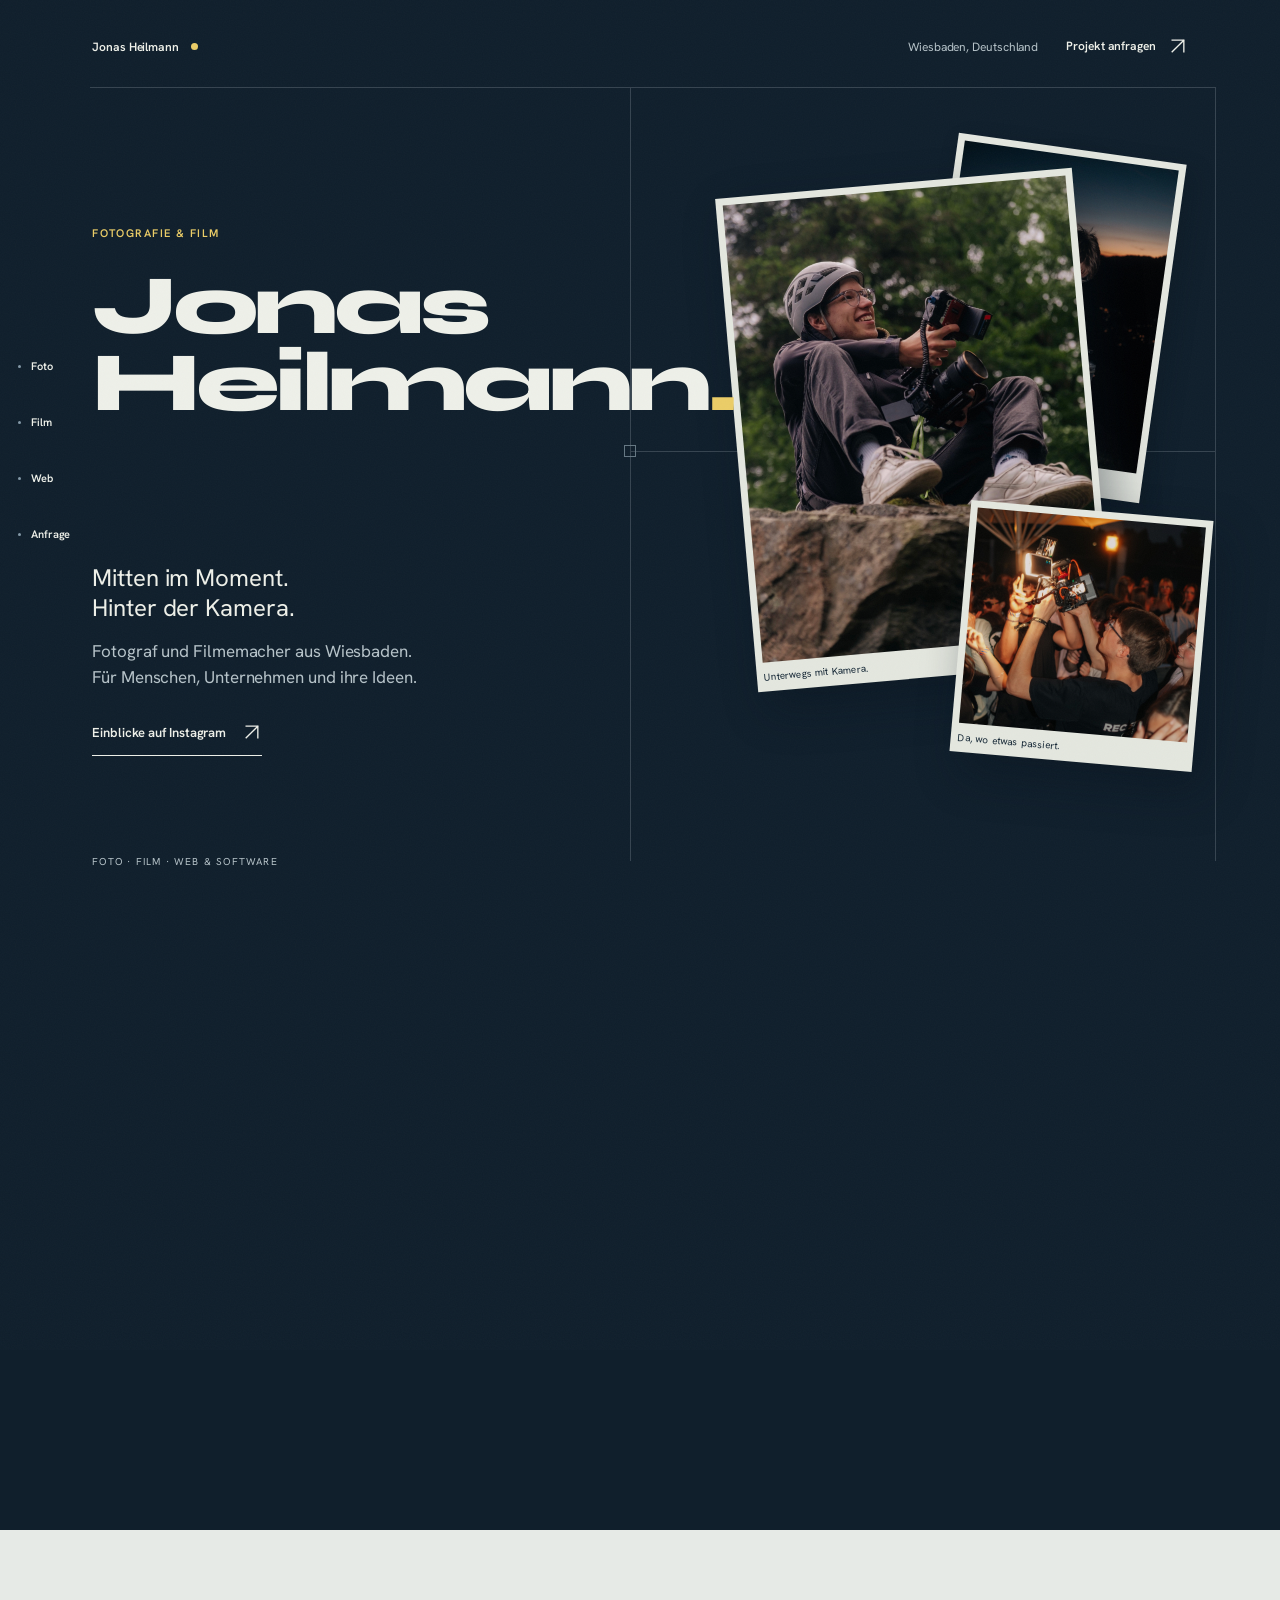
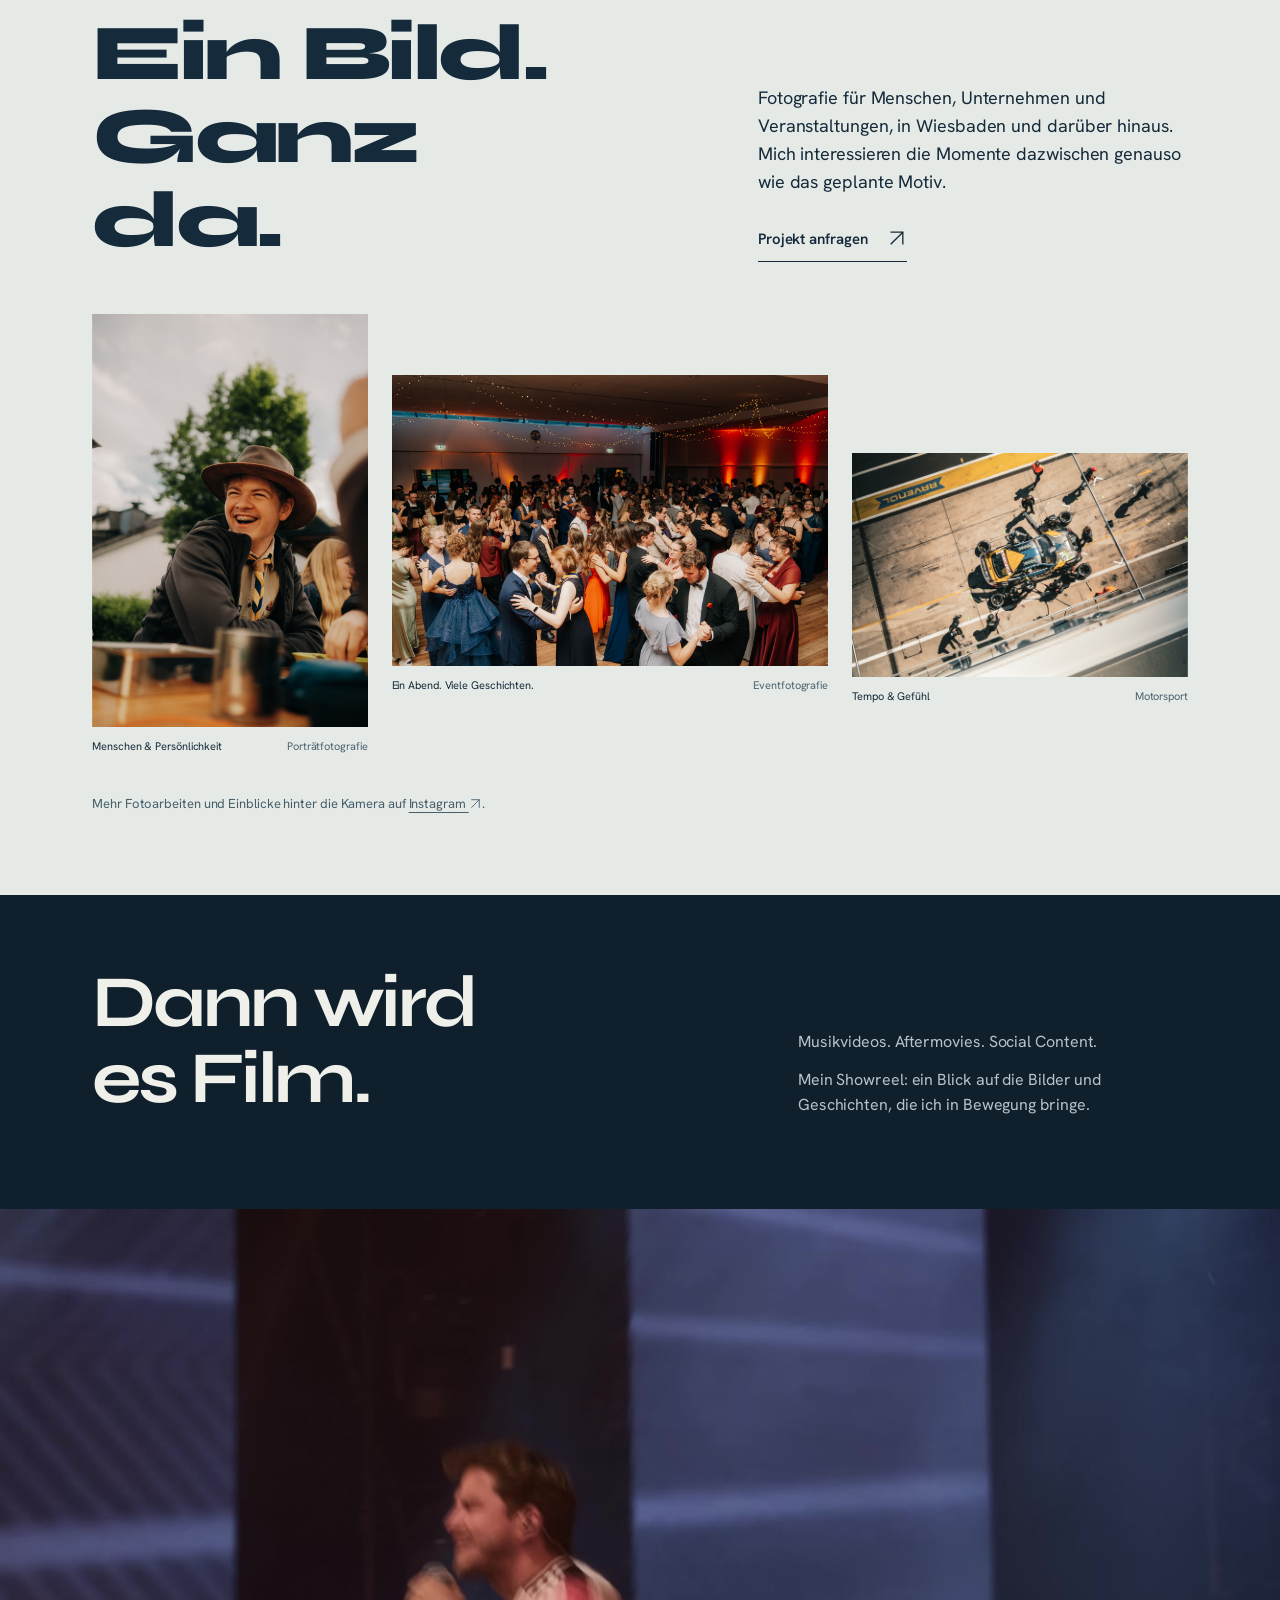
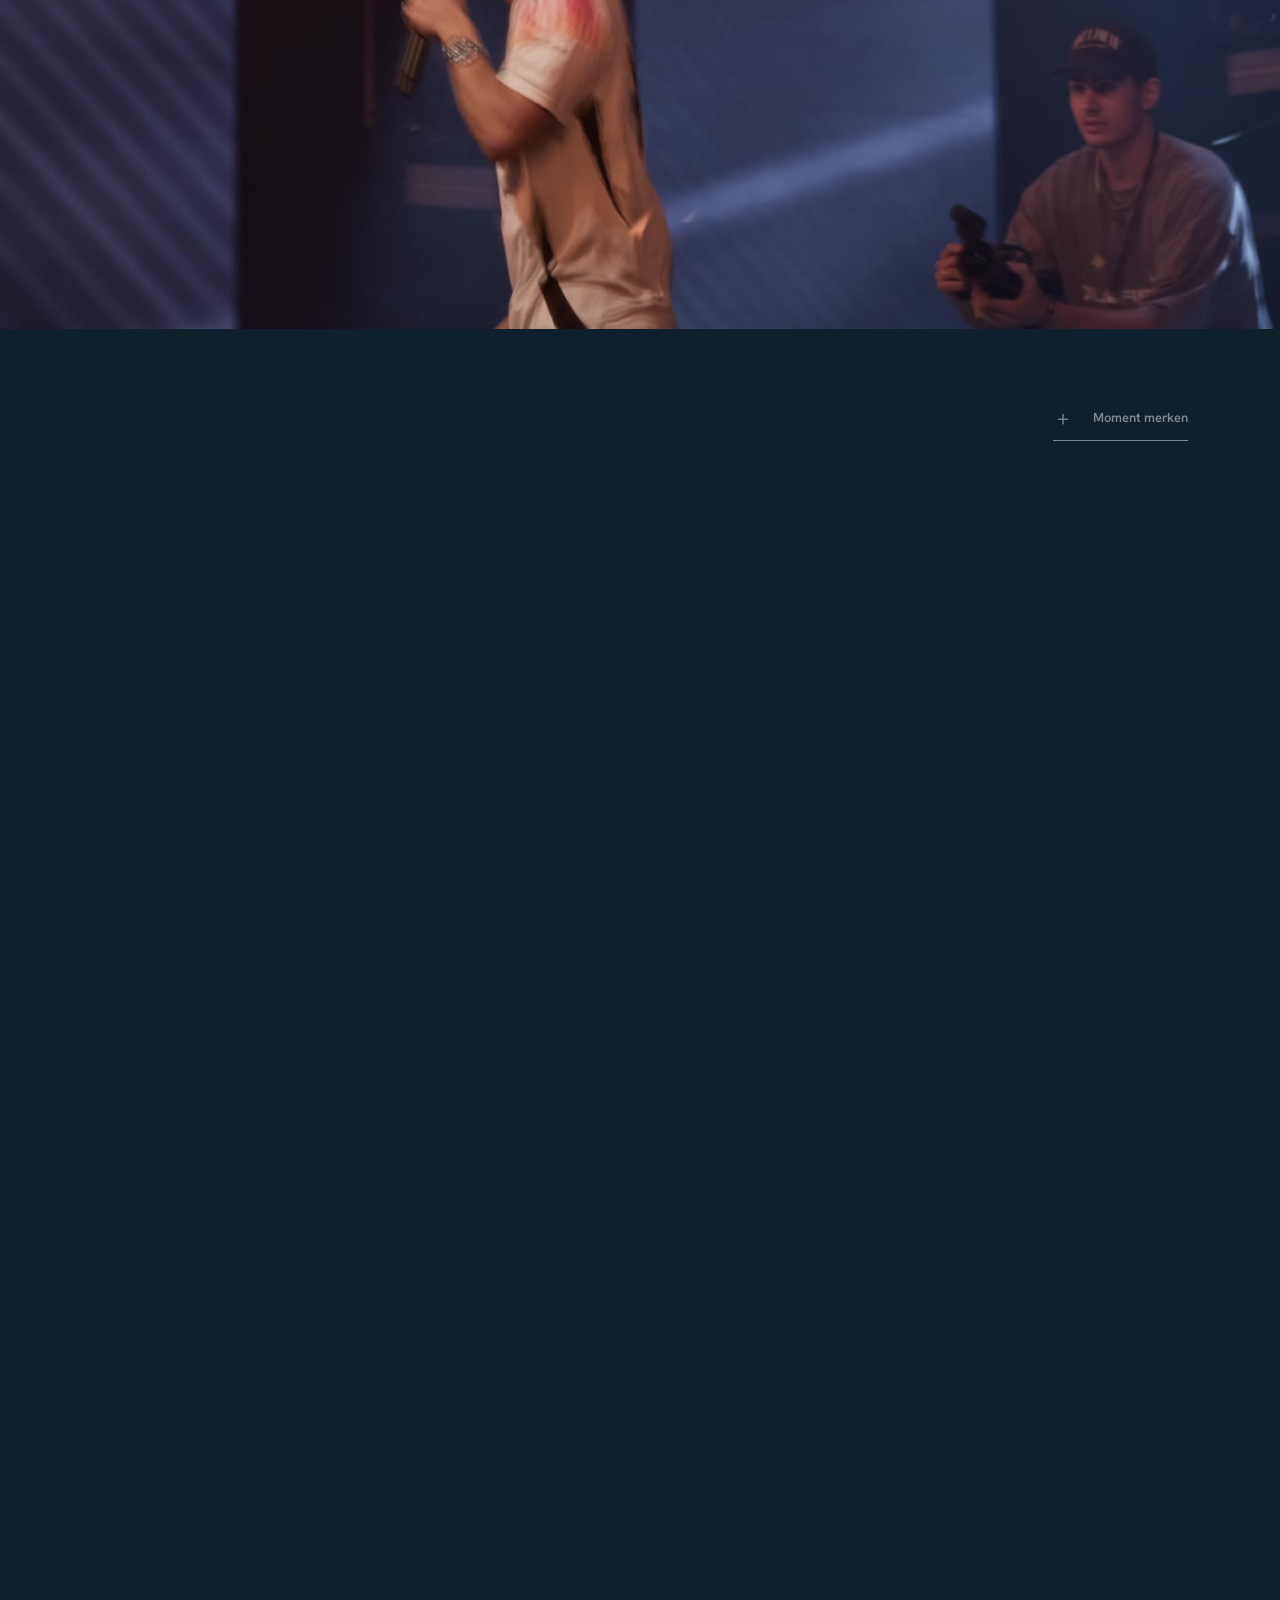
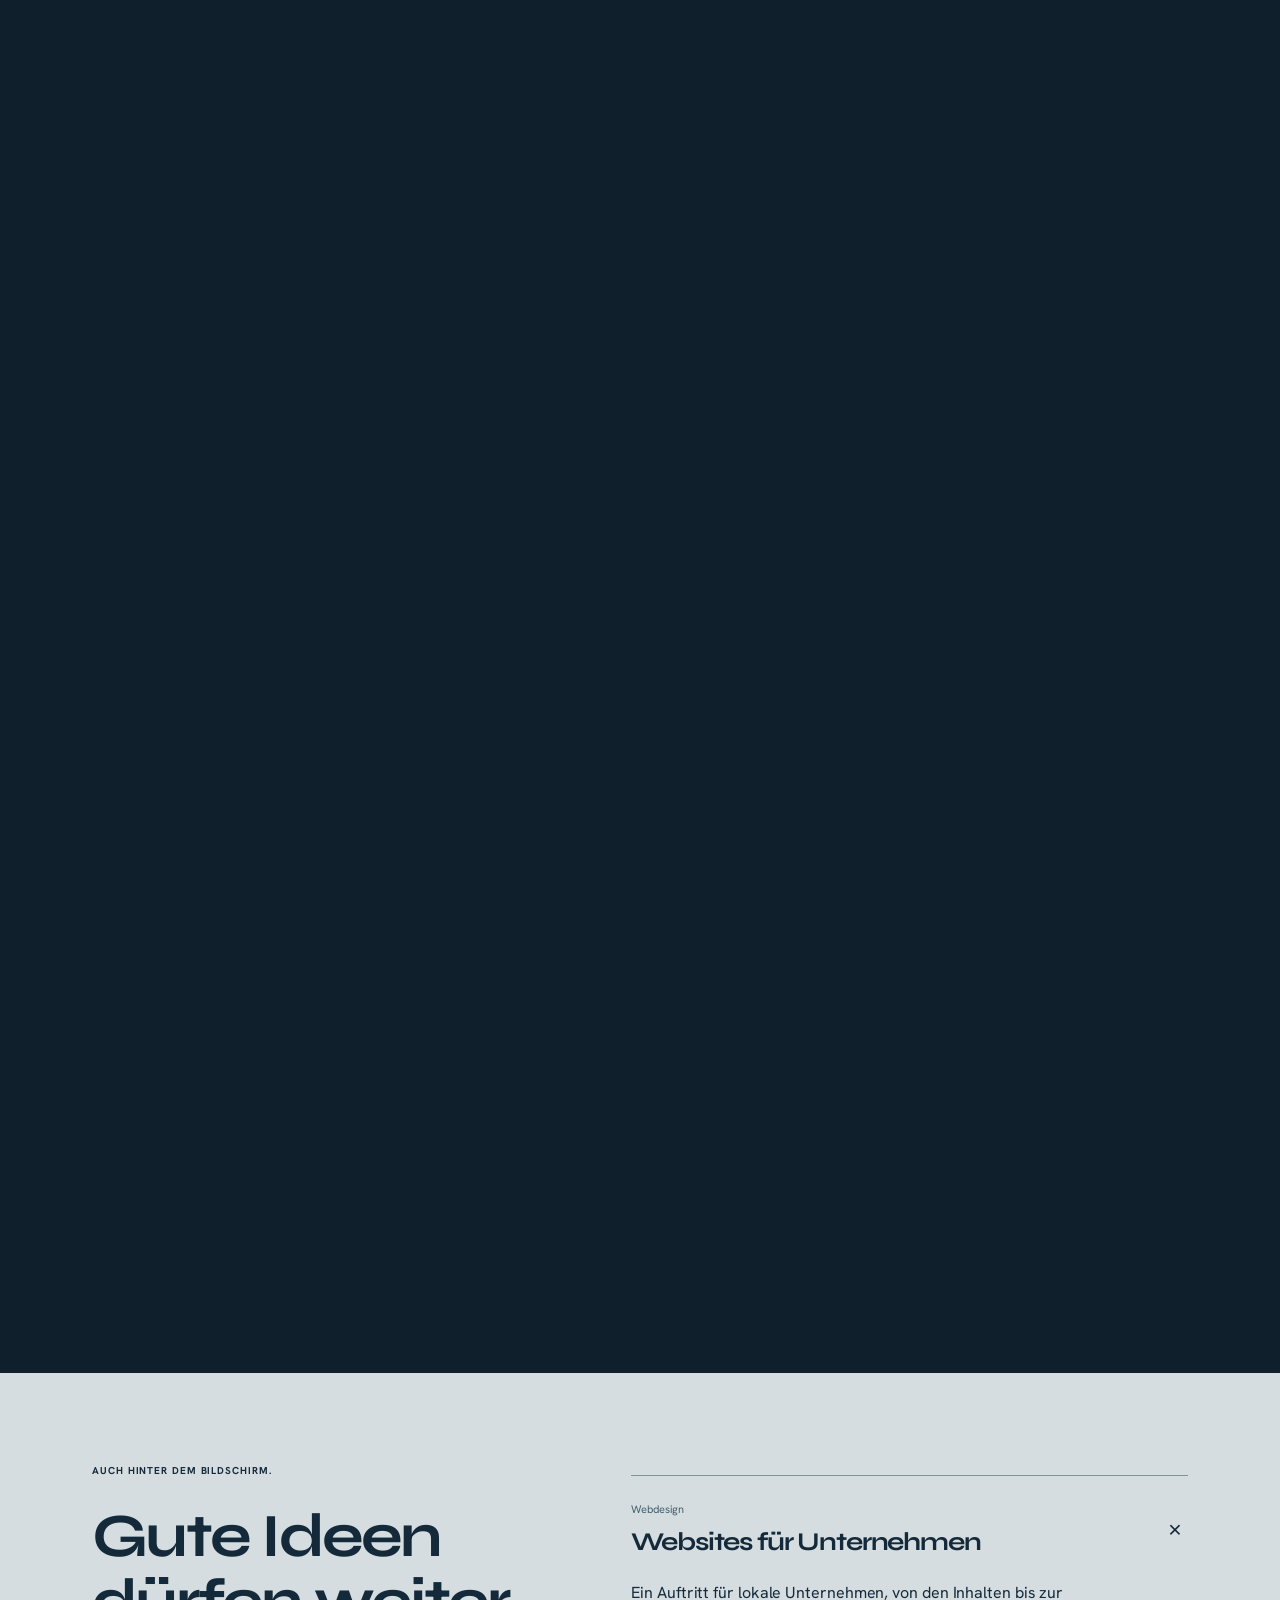
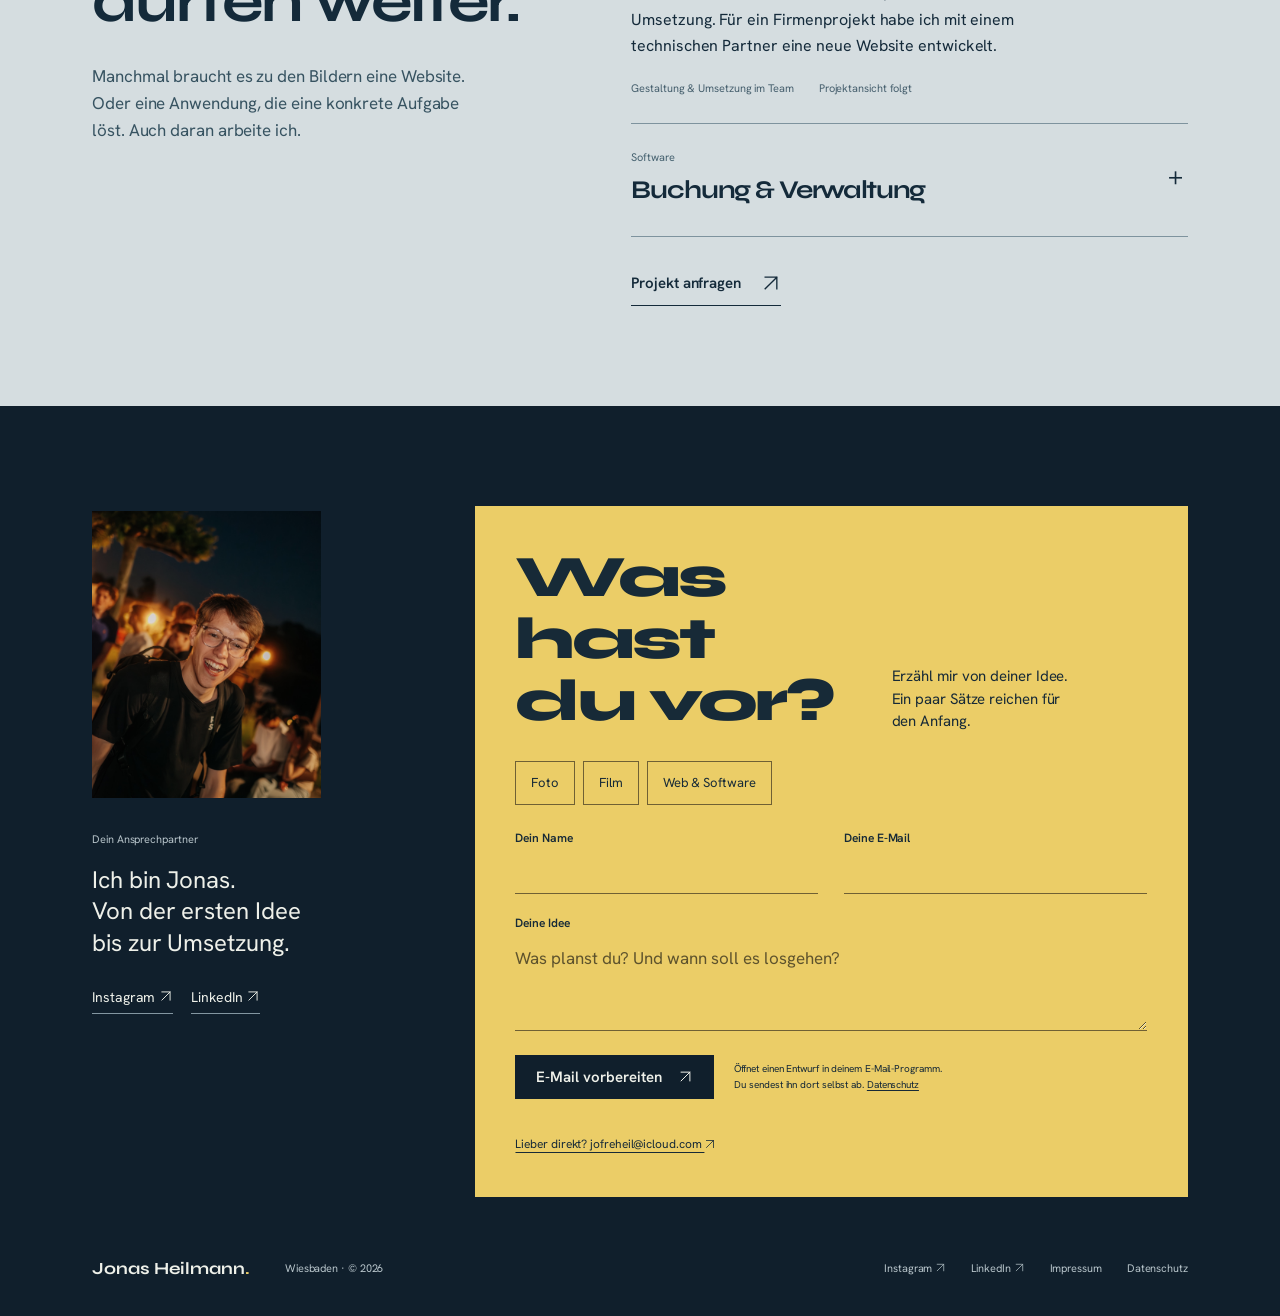
==== commit b6c14bbe: "Render link arrows as SVG instead of emoji glyphs" ====
--- a/docs/index.html
+++ b/docs/index.html
@@ -35,10 +35,10 @@
   <main id="main">
     <section id="start" class="hero" data-sc-act="pin" data-sc-span="1.7" data-section="start" aria-labelledby="hero-title">
       <div data-sc-stage class="hero-stage">
-        <header class="masthead"><a href="#start" class="wordmark">Jonas Heilmann<span class="mark-dot" aria-hidden="true"></span></a><span class="location">Wiesbaden, Deutschland</span><a class="text-link" href="#kontakt">Projekt anfragen <span aria-hidden="true">↗</span></a></header>
+        <header class="masthead"><a href="#start" class="wordmark">Jonas Heilmann<span class="mark-dot" aria-hidden="true"></span></a><span class="location">Wiesbaden, Deutschland</span><a class="text-link" href="#kontakt">Projekt anfragen <span aria-hidden="true"><svg xmlns="http://www.w3.org/2000/svg" width="1em" height="1em" viewBox="0 0 24 24" fill="none" stroke="currentColor" stroke-width="1.6" stroke-linecap="square" stroke-linejoin="miter" aria-hidden="true" focusable="false" style="display:inline-block;vertical-align:-.12em"><path d="M5 19 19 5M5 5h14v14"/></svg></span></a></header>
         <div class="hero-grid" aria-hidden="true" data-sc-parallax="-.3"><span></span><span></span><span></span></div>
         <div class="hero-title"><p class="focus-label">FOTOGRAFIE & FILM</p><h1 id="hero-title">Jonas<br>Heilmann<span>.</span></h1></div>
-        <div class="hero-copy"><p>Mitten im Moment.<br>Hinter der Kamera.</p><p>Fotograf und Filmemacher aus Wiesbaden.<br>Für Menschen, Unternehmen und ihre Ideen.</p><a href="https://www.instagram.com/jofreheil/" target="_blank" rel="noopener noreferrer" class="text-link">Einblicke auf Instagram <span aria-hidden="true">↗</span></a></div>
+        <div class="hero-copy"><p>Mitten im Moment.<br>Hinter der Kamera.</p><p>Fotograf und Filmemacher aus Wiesbaden.<br>Für Menschen, Unternehmen und ihre Ideen.</p><a href="https://www.instagram.com/jofreheil/" target="_blank" rel="noopener noreferrer" class="text-link">Einblicke auf Instagram <span aria-hidden="true"><svg xmlns="http://www.w3.org/2000/svg" width="1em" height="1em" viewBox="0 0 24 24" fill="none" stroke="currentColor" stroke-width="1.6" stroke-linecap="square" stroke-linejoin="miter" aria-hidden="true" focusable="false" style="display:inline-block;vertical-align:-.12em"><path d="M5 19 19 5M5 5h14v14"/></svg></span></a></div>
         <div class="print-position print-back" data-sc-parallax="-.6"><figure class="photo-print"><img src="assets/at-dusk.jpg" alt="Jonas mit Drohnensteuerung in der Abenddämmerung" width="1200" height="1800" fetchpriority="high"><figcaption>Bis nach Sonnenuntergang.</figcaption></figure></div>
         <div class="print-position print-main" data-sc-parallax=".85"><figure class="photo-print"><img src="assets/on-rock.jpg" alt="Jonas sitzt mit seinen Kameras auf einem Felsen und lacht" width="1200" height="1800" fetchpriority="high"><figcaption>Unterwegs mit Kamera.</figcaption></figure></div>
         <div class="print-position print-front" data-sc-parallax="1.5"><figure class="photo-print"><img src="assets/on-set.jpg" alt="Jonas filmt auf einer Veranstaltung" width="1200" height="1800" loading="eager"><figcaption>Da, wo etwas passiert.</figcaption></figure></div>
@@ -47,13 +47,13 @@
     </section>
 
     <section id="foto" class="photo-section section-shell" data-sc-act="flow" data-section="foto" aria-labelledby="photo-title">
-      <div class="photo-heading"><h2 id="photo-title">Ein Bild.<br>Ganz da.</h2><div><p>Fotografie für Menschen, Unternehmen und Veranstaltungen, in Wiesbaden und darüber hinaus. Mich interessieren die Momente dazwischen genauso wie das geplante Motiv.</p><a class="text-link" href="#kontakt" data-request="Fotografie">Projekt anfragen <span aria-hidden="true">↗</span></a></div></div>
+      <div class="photo-heading"><h2 id="photo-title">Ein Bild.<br>Ganz da.</h2><div><p>Fotografie für Menschen, Unternehmen und Veranstaltungen, in Wiesbaden und darüber hinaus. Mich interessieren die Momente dazwischen genauso wie das geplante Motiv.</p><a class="text-link" href="#kontakt" data-request="Fotografie">Projekt anfragen <span aria-hidden="true"><svg xmlns="http://www.w3.org/2000/svg" width="1em" height="1em" viewBox="0 0 24 24" fill="none" stroke="currentColor" stroke-width="1.6" stroke-linecap="square" stroke-linejoin="miter" aria-hidden="true" focusable="false" style="display:inline-block;vertical-align:-.12em"><path d="M5 19 19 5M5 5h14v14"/></svg></span></a></div></div>
       <div class="contact-sheet" data-sc-reveal="left" data-sc-reveal-at="0 .38">
         <figure class="photo-place portrait-place"><img src="assets/portfolio-portrait.jpg" width="934" height="1400" alt="Lebendiges Porträt eines lachenden jungen Mannes mit braunem Hut im Freien" loading="lazy" decoding="async"><figcaption>Menschen & Persönlichkeit <span>Porträtfotografie</span></figcaption></figure>
         <figure class="photo-place event-place"><img src="assets/portfolio-event.jpg" width="1400" height="934" alt="Gäste tanzen als Paare bei einem festlich beleuchteten Ball" loading="lazy" decoding="async"><figcaption>Ein Abend. Viele Geschichten. <span>Eventfotografie</span></figcaption></figure>
         <figure class="photo-place outside-place"><img src="assets/portfolio-motorsport.jpg" width="1400" height="934" alt="Rennwagen und Boxencrew beim Boxenstopp, von oben fotografiert" loading="lazy" decoding="async"><figcaption>Tempo & Gefühl <span>Motorsport</span></figcaption></figure>
       </div>
-      <p class="selection-note">Mehr Fotoarbeiten und Einblicke hinter die Kamera auf <a href="https://www.instagram.com/jofreheil/" target="_blank" rel="noopener noreferrer">Instagram ↗</a>.</p>
+      <p class="selection-note">Mehr Fotoarbeiten und Einblicke hinter die Kamera auf <a href="https://www.instagram.com/jofreheil/" target="_blank" rel="noopener noreferrer">Instagram <svg xmlns="http://www.w3.org/2000/svg" width="1em" height="1em" viewBox="0 0 24 24" fill="none" stroke="currentColor" stroke-width="1.6" stroke-linecap="square" stroke-linejoin="miter" aria-hidden="true" focusable="false" style="display:inline-block;vertical-align:-.12em"><path d="M5 19 19 5M5 5h14v14"/></svg></a>.</p>
     </section>
 
     <div class="showreel-heading section-shell"><h2 id="film-title">Dann wird<br>es Film.</h2><div><p>Musikvideos. Aftermovies. Social Content.</p><p>Mein Showreel: ein Blick auf die Bilder und Geschichten, die ich in Bewegung bringe.</p></div></div>
@@ -73,17 +73,17 @@
         <details open><summary><span class="project-type">Webdesign</span><h3>Websites für Unternehmen</h3><span class="detail-icon" aria-hidden="true">＋</span></summary><div class="project-detail"><p>Ein Auftritt für lokale Unternehmen, von den Inhalten bis zur Umsetzung. Für ein Firmenprojekt habe ich mit einem technischen Partner eine neue Website entwickelt.</p><div class="project-meta"><span>Gestaltung & Umsetzung im Team</span><span>Projektansicht folgt</span></div></div></details>
         <details><summary><span class="project-type">Software</span><h3>Buchung & Verwaltung</h3><span class="detail-icon" aria-hidden="true">＋</span></summary><div class="project-detail"><p>Ein Buchungssystem mit unterschiedlichen Rollen und einer angepassten Verwaltung. Entwickelt mit Django, PostgreSQL und Python.</p><div class="project-meta"><span>Individuelle Anwendung</span><span>Projektansicht folgt</span></div></div></details>
       </div>
-      <a class="text-link web-request" href="#kontakt" data-request="Web & Software">Projekt anfragen <span aria-hidden="true">↗</span></a>
+      <a class="text-link web-request" href="#kontakt" data-request="Web & Software">Projekt anfragen <span aria-hidden="true"><svg xmlns="http://www.w3.org/2000/svg" width="1em" height="1em" viewBox="0 0 24 24" fill="none" stroke="currentColor" stroke-width="1.6" stroke-linecap="square" stroke-linejoin="miter" aria-hidden="true" focusable="false" style="display:inline-block;vertical-align:-.12em"><path d="M5 19 19 5M5 5h14v14"/></svg></span></a>
     </section>
 
     <section id="kontakt" class="contact-section section-shell" data-sc-act="flow" data-section="kontakt" aria-labelledby="contact-title">
-      <div class="contact-person"><img src="assets/candid.jpg" width="1200" height="1800" alt="Jonas lächelt auf einer Veranstaltung" loading="lazy"><div><span>Dein Ansprechpartner</span><p>Ich bin Jonas.<br>Von der ersten Idee<br>bis zur Umsetzung.</p><a href="https://www.instagram.com/jofreheil/" target="_blank" rel="noopener noreferrer">Instagram ↗</a> <a href="https://www.linkedin.com/in/jonas-heilmann-833816412/" target="_blank" rel="noopener noreferrer">LinkedIn ↗</a></div></div>
+      <div class="contact-person"><img src="assets/candid.jpg" width="1200" height="1800" alt="Jonas lächelt auf einer Veranstaltung" loading="lazy"><div><span>Dein Ansprechpartner</span><p>Ich bin Jonas.<br>Von der ersten Idee<br>bis zur Umsetzung.</p><a href="https://www.instagram.com/jofreheil/" target="_blank" rel="noopener noreferrer">Instagram <svg xmlns="http://www.w3.org/2000/svg" width="1em" height="1em" viewBox="0 0 24 24" fill="none" stroke="currentColor" stroke-width="1.6" stroke-linecap="square" stroke-linejoin="miter" aria-hidden="true" focusable="false" style="display:inline-block;vertical-align:-.12em"><path d="M5 19 19 5M5 5h14v14"/></svg></a> <a href="https://www.linkedin.com/in/jonas-heilmann-833816412/" target="_blank" rel="noopener noreferrer">LinkedIn <svg xmlns="http://www.w3.org/2000/svg" width="1em" height="1em" viewBox="0 0 24 24" fill="none" stroke="currentColor" stroke-width="1.6" stroke-linecap="square" stroke-linejoin="miter" aria-hidden="true" focusable="false" style="display:inline-block;vertical-align:-.12em"><path d="M5 19 19 5M5 5h14v14"/></svg></a></div></div>
       <div class="inquiry-sheet"><div class="contact-title"><h2 id="contact-title">Was hast<br>du vor?</h2><p>Erzähl mir von deiner Idee.<br>Ein paar Sätze reichen für den Anfang.</p></div>
         <aside id="saved-moment" class="saved-moment" hidden><img id="saved-image" alt="Dein gemerkter Moment aus Jonas’ Filmausschnitt"><div><span>Für deine Anfrage gemerkt</span><strong id="saved-time"></strong><p>Die Zeitmarke kommt mit in deinen Entwurf.</p></div><button type="button" id="remove-moment" aria-label="Gemerkten Moment entfernen">×</button></aside>
-        <form id="contact-form"><fieldset id="contact-fields" disabled><legend>Projekt anfragen</legend><div class="topic-group" role="group" aria-label="Leistungen für dein Projekt"><label><input type="checkbox" name="topic" value="Fotografie"><span>Foto</span></label><label><input type="checkbox" name="topic" value="Filmproduktion"><span>Film</span></label><label><input type="checkbox" name="topic" value="Web & Software"><span>Web & Software</span></label></div><div class="form-pair"><label>Dein Name<input id="contact-name" name="name" autocomplete="name" aria-describedby="name-error" required maxlength="100"><span id="name-error" class="field-error" hidden></span></label><label>Deine E-Mail<input id="contact-email" name="email" type="email" autocomplete="email" aria-describedby="email-error" required maxlength="200"><span id="email-error" class="field-error" hidden></span></label></div><label>Deine Idee<textarea id="contact-message" name="message" rows="3" aria-describedby="message-error" required minlength="10" maxlength="1800" placeholder="Was planst du? Und wann soll es losgehen?"></textarea><span id="message-error" class="field-error" hidden></span></label><div class="form-bottom"><button class="button button-dark" type="submit">E-Mail vorbereiten <span aria-hidden="true">↗</span></button><p>Öffnet einen Entwurf in deinem E-Mail-Programm.<br>Du sendest ihn dort selbst ab. <a href="datenschutz.html">Datenschutz</a></p></div><p id="form-status" role="status" aria-live="polite"></p></fieldset><noscript><p>Schreib mir direkt an <a href="mailto:jofreheil@icloud.com">jofreheil@icloud.com</a>.</p></noscript></form>
-        <a class="direct-mail" href="mailto:jofreheil@icloud.com">Lieber direkt? jofreheil@icloud.com ↗</a>
+        <form id="contact-form"><fieldset id="contact-fields" disabled><legend>Projekt anfragen</legend><div class="topic-group" role="group" aria-label="Leistungen für dein Projekt"><label><input type="checkbox" name="topic" value="Fotografie"><span>Foto</span></label><label><input type="checkbox" name="topic" value="Filmproduktion"><span>Film</span></label><label><input type="checkbox" name="topic" value="Web & Software"><span>Web & Software</span></label></div><div class="form-pair"><label>Dein Name<input id="contact-name" name="name" autocomplete="name" aria-describedby="name-error" required maxlength="100"><span id="name-error" class="field-error" hidden></span></label><label>Deine E-Mail<input id="contact-email" name="email" type="email" autocomplete="email" aria-describedby="email-error" required maxlength="200"><span id="email-error" class="field-error" hidden></span></label></div><label>Deine Idee<textarea id="contact-message" name="message" rows="3" aria-describedby="message-error" required minlength="10" maxlength="1800" placeholder="Was planst du? Und wann soll es losgehen?"></textarea><span id="message-error" class="field-error" hidden></span></label><div class="form-bottom"><button class="button button-dark" type="submit">E-Mail vorbereiten <span aria-hidden="true"><svg xmlns="http://www.w3.org/2000/svg" width="1em" height="1em" viewBox="0 0 24 24" fill="none" stroke="currentColor" stroke-width="1.6" stroke-linecap="square" stroke-linejoin="miter" aria-hidden="true" focusable="false" style="display:inline-block;vertical-align:-.12em"><path d="M5 19 19 5M5 5h14v14"/></svg></span></button><p>Öffnet einen Entwurf in deinem E-Mail-Programm.<br>Du sendest ihn dort selbst ab. <a href="datenschutz.html">Datenschutz</a></p></div><p id="form-status" role="status" aria-live="polite"></p></fieldset><noscript><p>Schreib mir direkt an <a href="mailto:jofreheil@icloud.com">jofreheil@icloud.com</a>.</p></noscript></form>
+        <a class="direct-mail" href="mailto:jofreheil@icloud.com">Lieber direkt? jofreheil@icloud.com <svg xmlns="http://www.w3.org/2000/svg" width="1em" height="1em" viewBox="0 0 24 24" fill="none" stroke="currentColor" stroke-width="1.6" stroke-linecap="square" stroke-linejoin="miter" aria-hidden="true" focusable="false" style="display:inline-block;vertical-align:-.12em"><path d="M5 19 19 5M5 5h14v14"/></svg></a>
       </div>
-      <footer><a href="#start">Jonas Heilmann<span aria-hidden="true">.</span></a><span>Wiesbaden · © 2026</span><div><a href="https://www.instagram.com/jofreheil/" target="_blank" rel="noopener noreferrer">Instagram ↗</a><a href="https://www.linkedin.com/in/jonas-heilmann-833816412/" target="_blank" rel="noopener noreferrer">LinkedIn ↗</a><a href="impressum.html">Impressum</a><a href="datenschutz.html">Datenschutz</a></div></footer>
+      <footer><a href="#start">Jonas Heilmann<span aria-hidden="true">.</span></a><span>Wiesbaden · © 2026</span><div><a href="https://www.instagram.com/jofreheil/" target="_blank" rel="noopener noreferrer">Instagram <svg xmlns="http://www.w3.org/2000/svg" width="1em" height="1em" viewBox="0 0 24 24" fill="none" stroke="currentColor" stroke-width="1.6" stroke-linecap="square" stroke-linejoin="miter" aria-hidden="true" focusable="false" style="display:inline-block;vertical-align:-.12em"><path d="M5 19 19 5M5 5h14v14"/></svg></a><a href="https://www.linkedin.com/in/jonas-heilmann-833816412/" target="_blank" rel="noopener noreferrer">LinkedIn <svg xmlns="http://www.w3.org/2000/svg" width="1em" height="1em" viewBox="0 0 24 24" fill="none" stroke="currentColor" stroke-width="1.6" stroke-linecap="square" stroke-linejoin="miter" aria-hidden="true" focusable="false" style="display:inline-block;vertical-align:-.12em"><path d="M5 19 19 5M5 5h14v14"/></svg></a><a href="impressum.html">Impressum</a><a href="datenschutz.html">Datenschutz</a></div></footer>
     </section>
   </main>
   <script src="scrollcraft.js"></script>
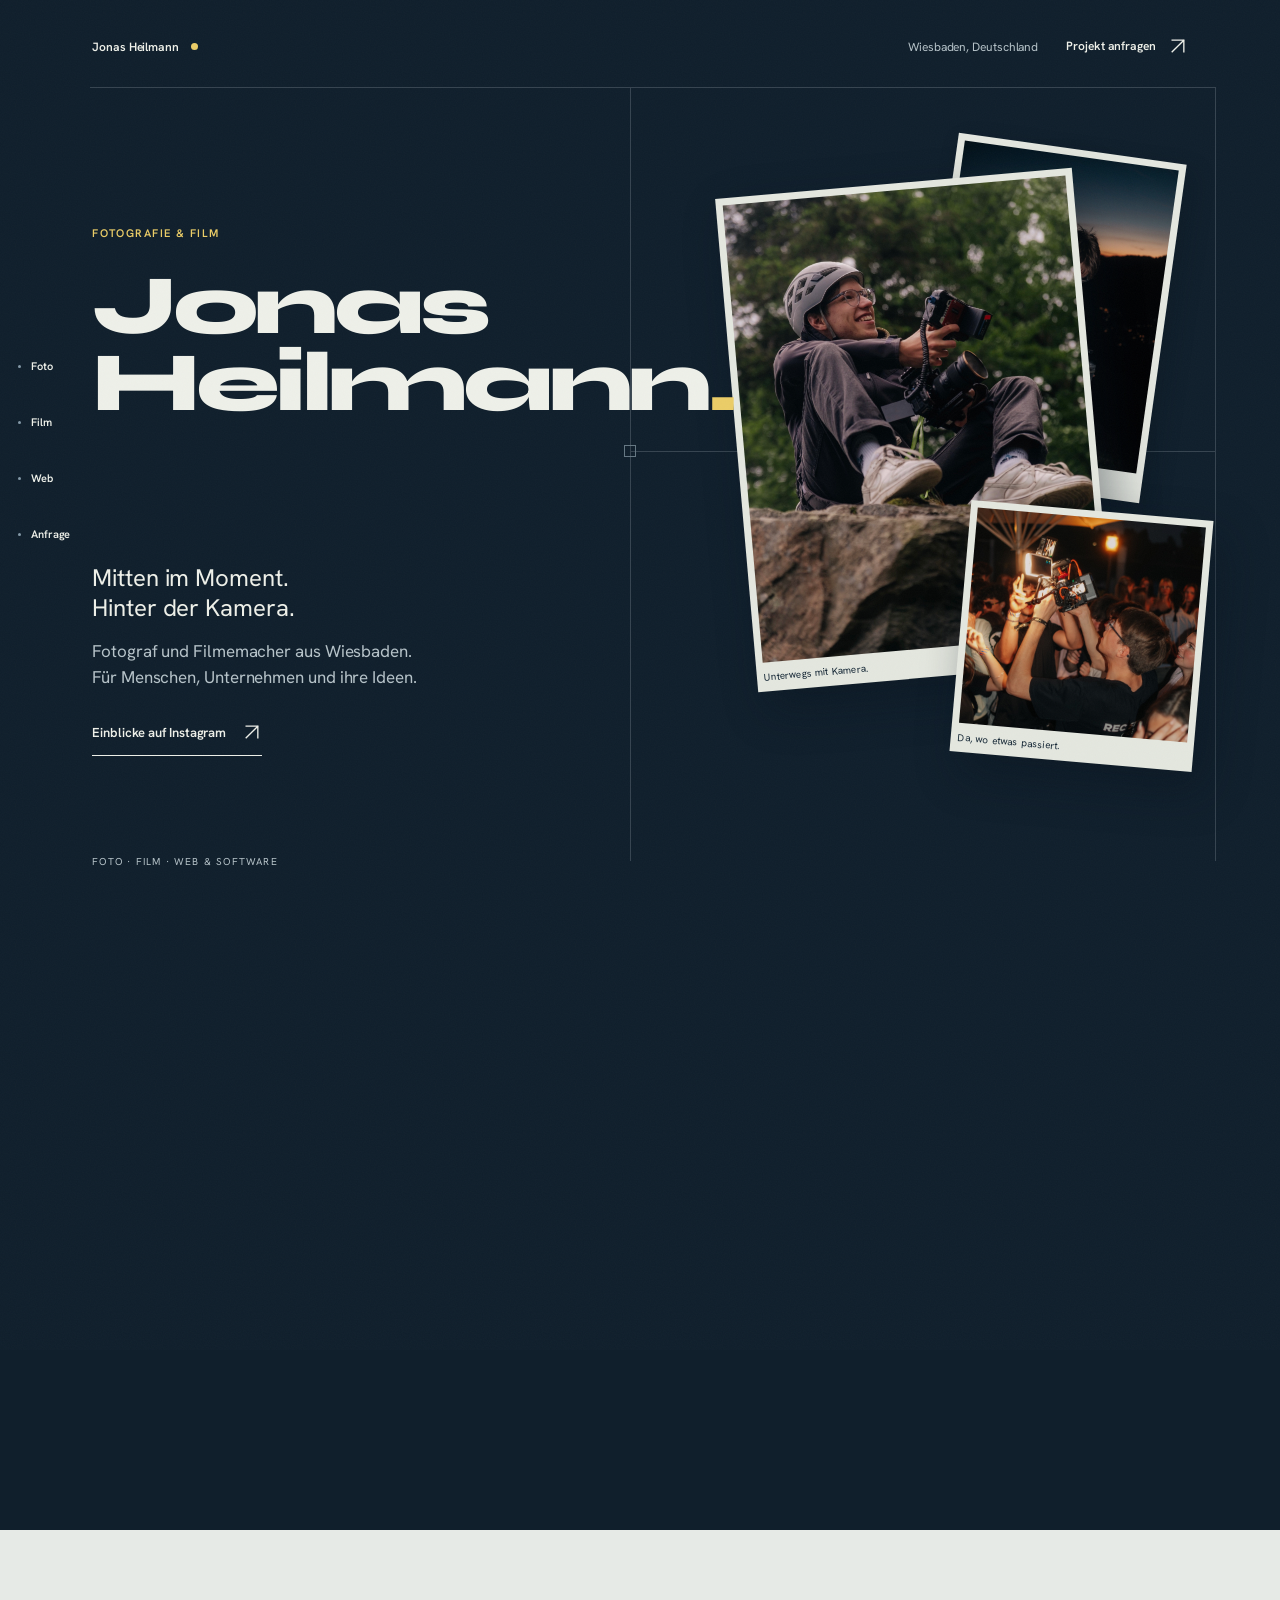
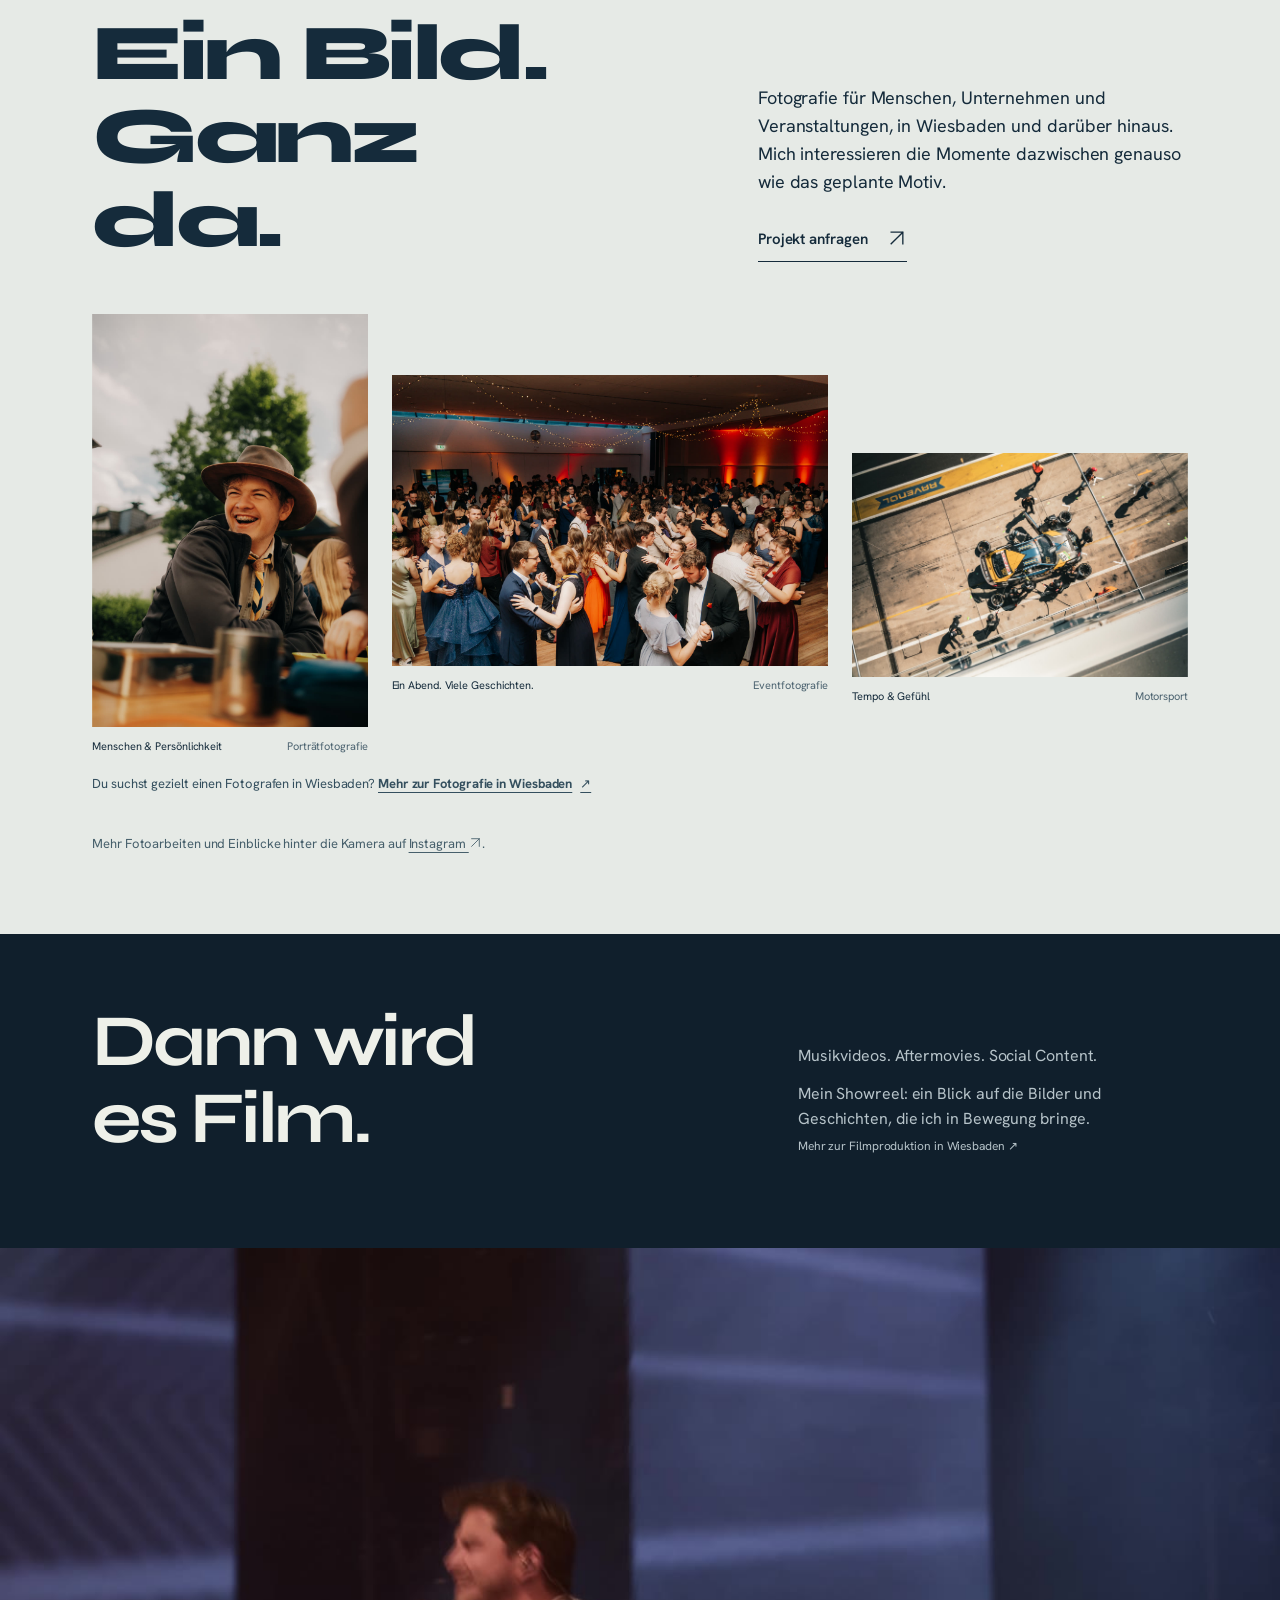
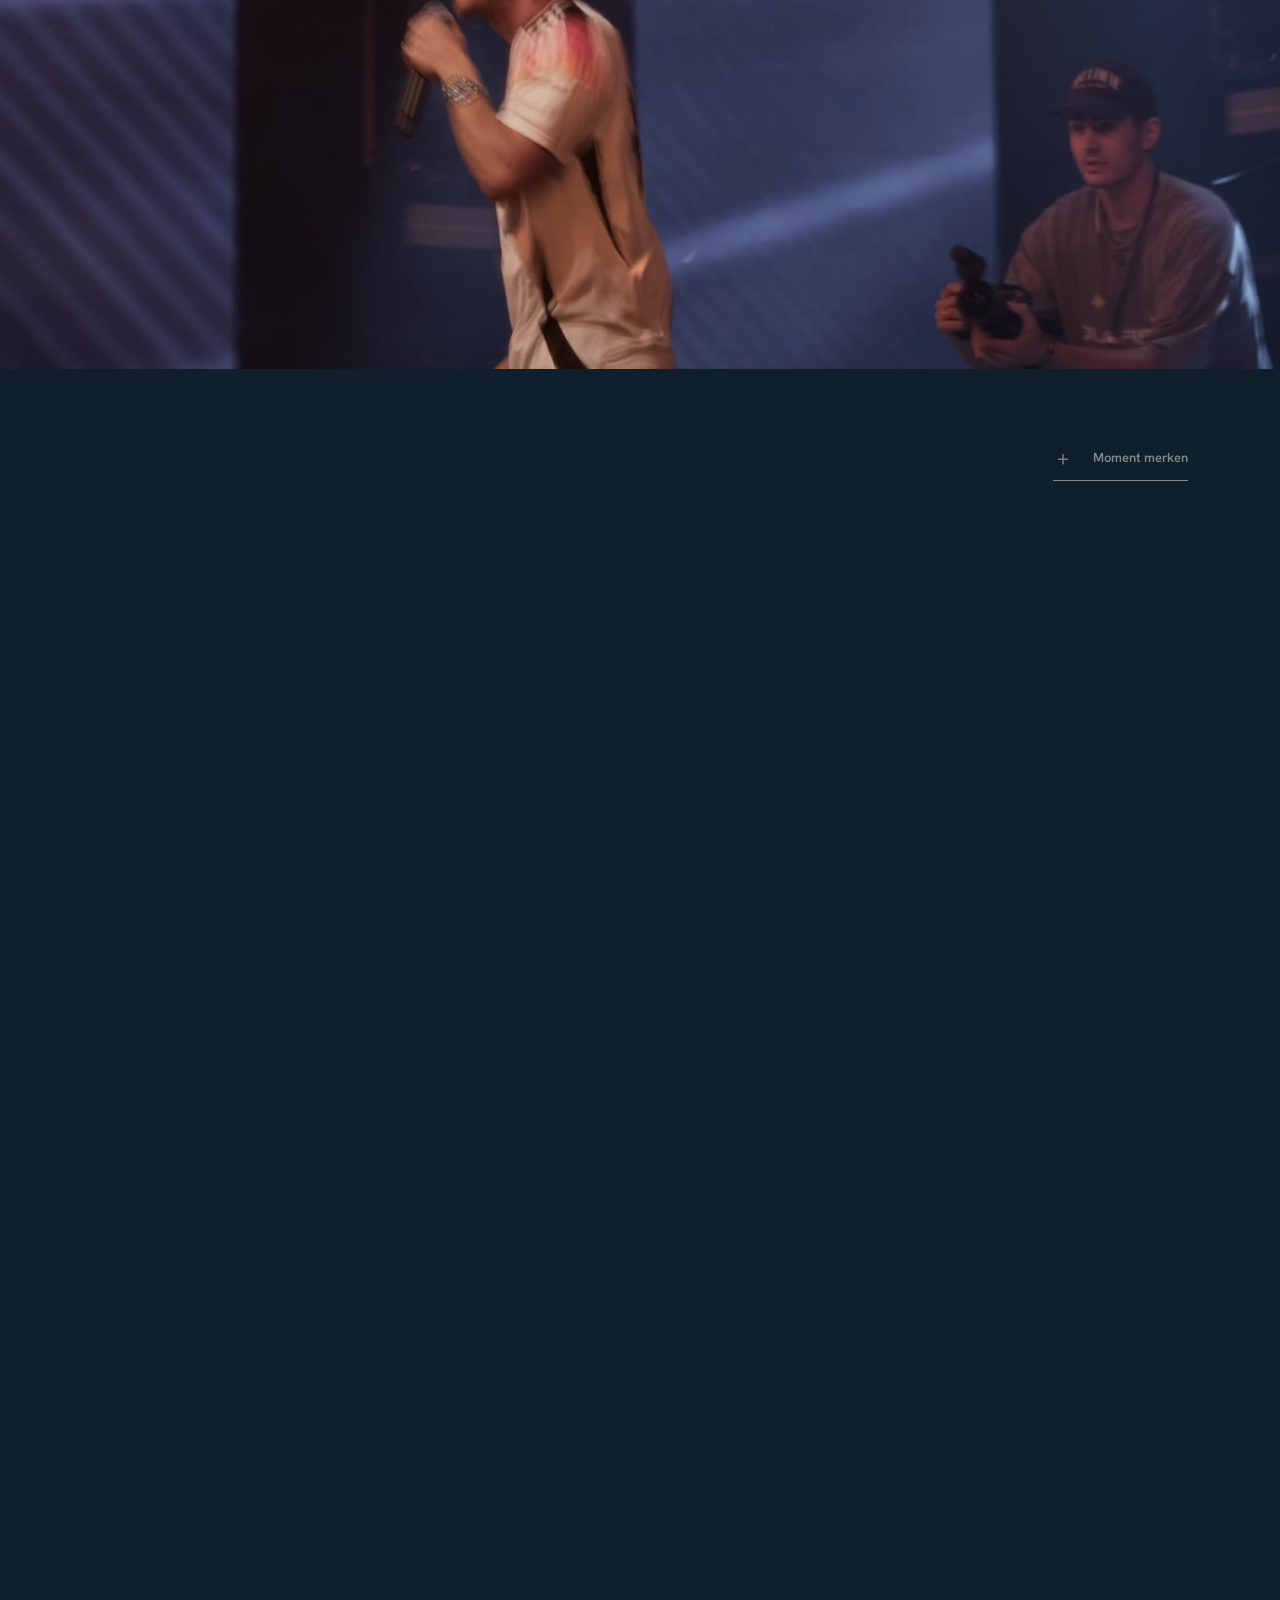
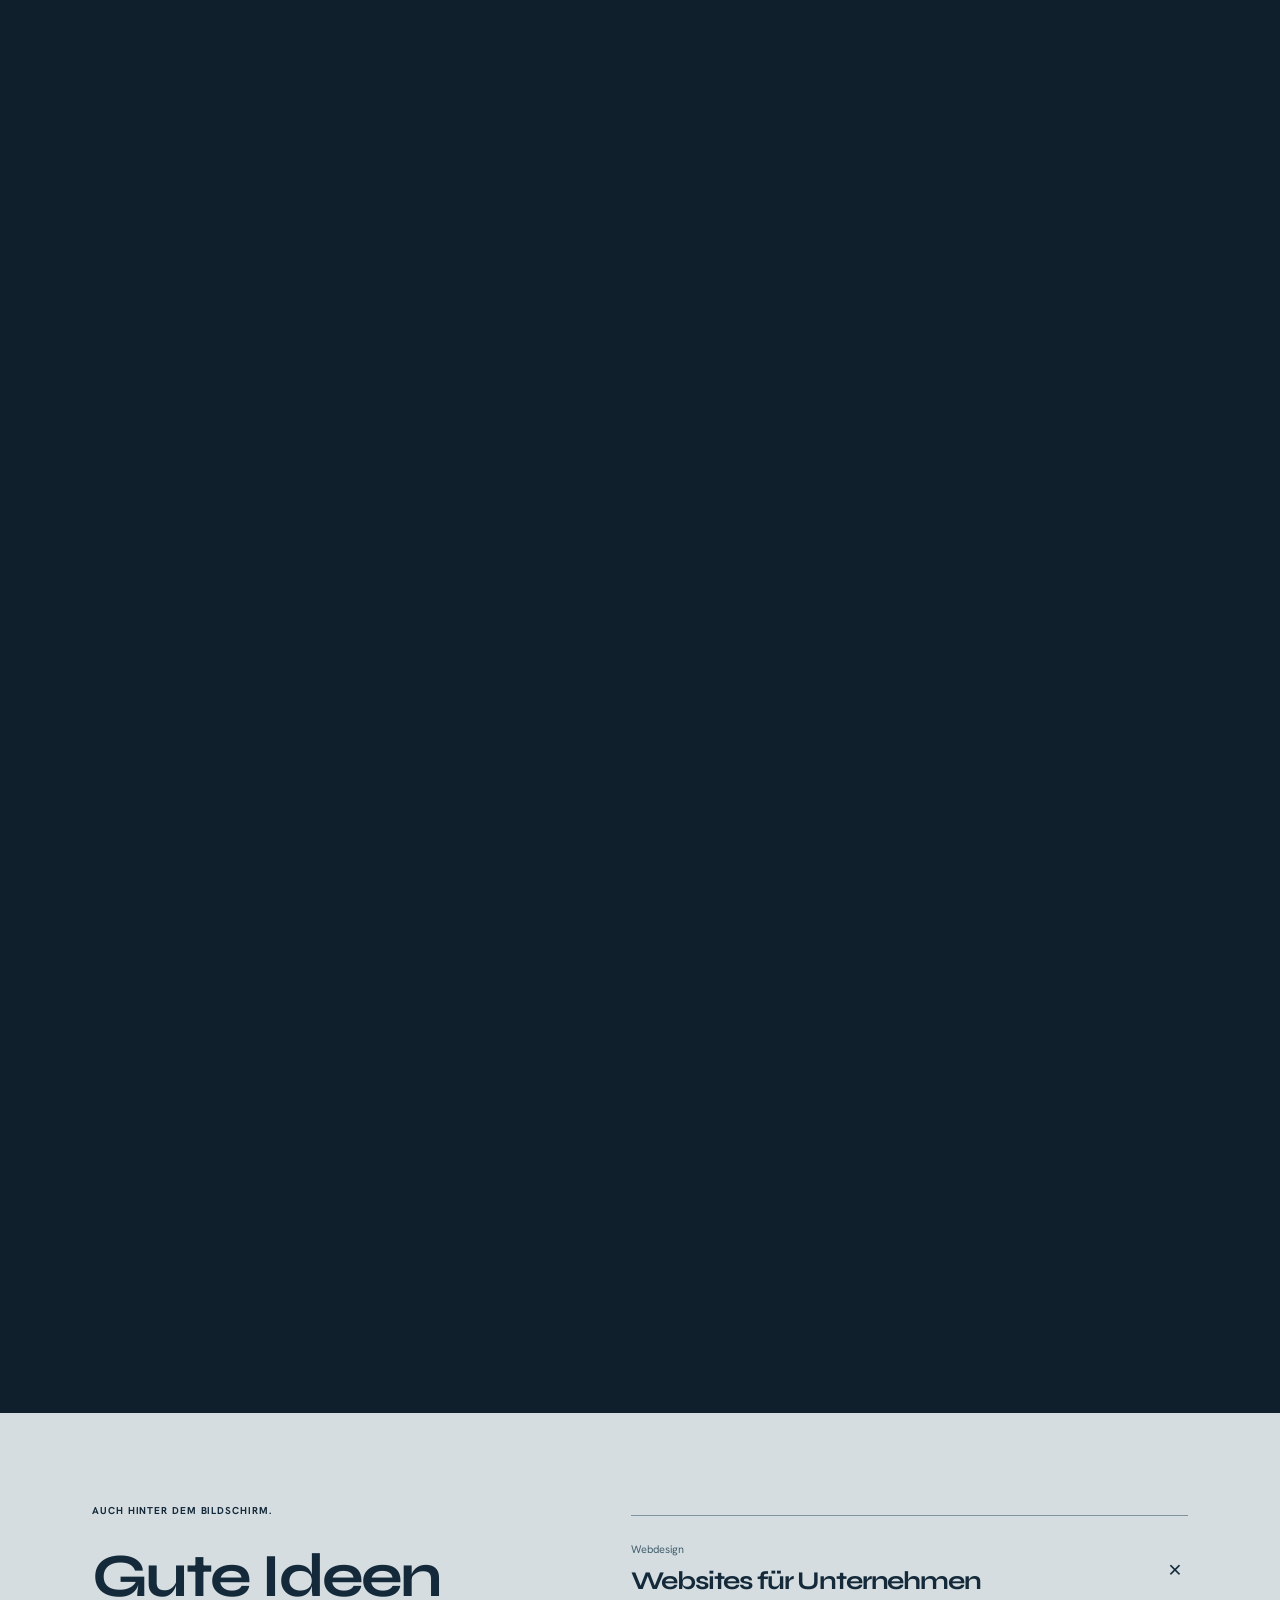
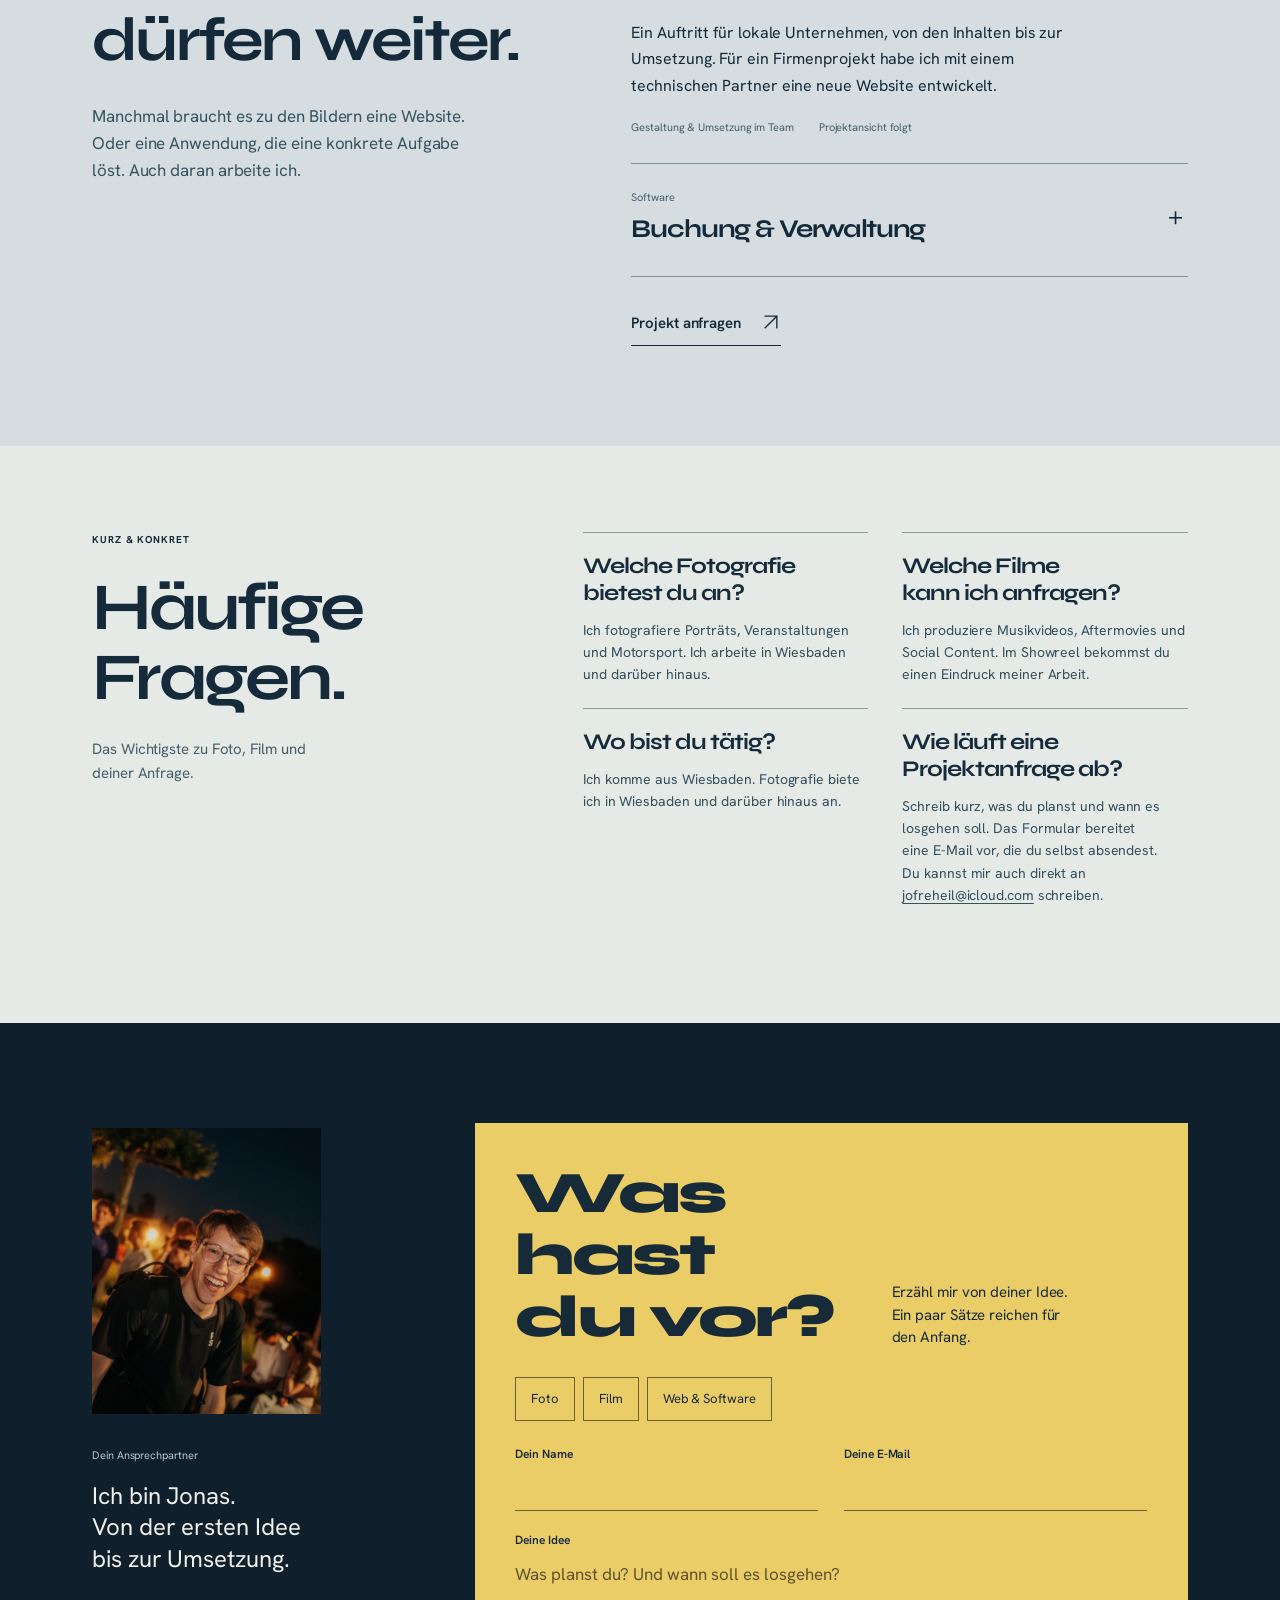
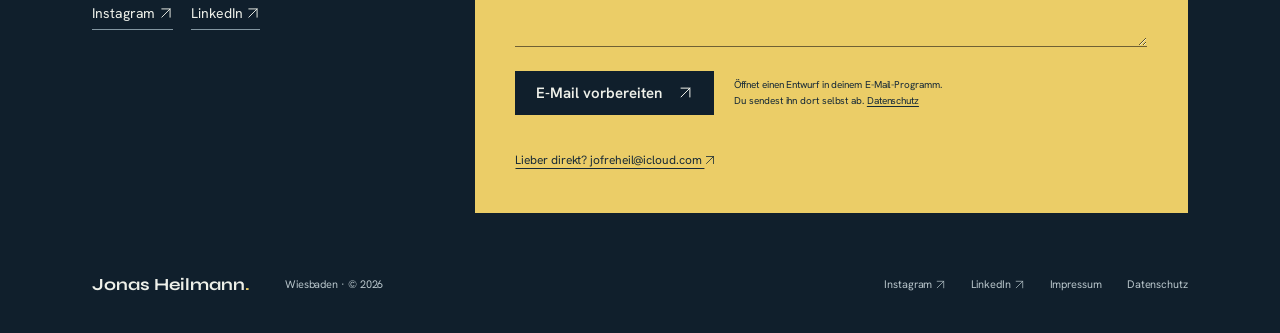
==== commit 91db1fc0: "Improve local SEO with photography and film pages, structured data and project FAQs" ====
--- a/docs/index.html
+++ b/docs/index.html
@@ -2,21 +2,91 @@
 <html lang="de">
 <head>
   <meta charset="utf-8">
+  <meta name="google-site-verification" content="Ft40ZaK9V_8pTdt3M1nVVSsHwyCCL4MXDwoK07Zdddc" />
   <meta name="viewport" content="width=device-width,initial-scale=1,viewport-fit=cover">
   <meta name="theme-color" content="#101f2c">
-  <meta name="description" content="Jonas Heilmann aus Wiesbaden. Fotografie, Musikvideos, Aftermovies und Social Content. Dazu Websites und individuelle Software. Porträts, Events und Motorsport, Showreel und Webprojekte. Jetzt dein Projekt anfragen.">
+  <meta name="description" content="Jonas Heilmann ist Fotograf und Filmemacher aus Wiesbaden. Porträt-, Event- und Motorsportfotografie sowie Musikvideos, Aftermovies und Social Content. Projekt anfragen.">
   <meta name="robots" content="index,follow,max-image-preview:large,max-video-preview:-1">
   <meta property="og:site_name" content="Jonas Heilmann">
   <meta property="og:type" content="website"><meta property="og:locale" content="de_DE">
-  <meta property="og:title" content="Jonas Heilmann · Foto, Film & digitale Ideen">
-  <meta property="og:description" content="Mit Kamera, Gespür und Code. Foto und Film aus Wiesbaden.">
-  <title>Jonas Heilmann | Fotograf & Filmemacher Wiesbaden</title>
+  <meta property="og:title" content="Jonas Heilmann · Fotograf &amp; Filmemacher in Wiesbaden">
+  <meta property="og:description" content="Porträt-, Event- und Motorsportfotografie. Musikvideos, Aftermovies und Social Content aus Wiesbaden.">
+  <meta name="twitter:card" content="summary_large_image">
+  <meta name="twitter:title" content="Jonas Heilmann · Fotograf &amp; Filmemacher in Wiesbaden">
+  <meta name="twitter:description" content="Porträt-, Event- und Motorsportfotografie. Musikvideos, Aftermovies und Social Content aus Wiesbaden.">
+  <meta name="twitter:image" content="https://jofrehe.github.io/jonas-heilmann-portfolio/assets/portfolio-motorsport.jpg">
+  <title>Fotograf &amp; Filmemacher in Wiesbaden | Jonas Heilmann</title>
   <link rel="icon" href="assets/mark.svg" type="image/svg+xml">
   <link rel="preload" href="assets/fonts/Syne-Variable.ttf" as="font" type="font/ttf" crossorigin>
   <link rel="preload" href="assets/fonts/HankenGrotesk-Variable.ttf" as="font" type="font/ttf" crossorigin>
   <link rel="stylesheet" href="scrollcraft.css">
-  <link rel="stylesheet" href="site.css?v=6">
-  <script type="application/ld+json">{"@context": "https://schema.org", "@graph": [{"@type": "Person", "@id": "#jonas", "name": "Jonas Heilmann", "jobTitle": "Fotograf und Filmemacher", "sameAs": ["https://www.instagram.com/jofreheil/"], "homeLocation": {"@type": "Place", "name": "Wiesbaden"}}, {"@type": "ProfessionalService", "@id": "#studio", "name": "Jonas Heilmann – Fotografie, Film & Web", "founder": {"@id": "#jonas"}, "email": "jofreheil@icloud.com", "address": {"@type": "PostalAddress", "streetAddress": "Wallauerstr. 37", "postalCode": "65191", "addressLocality": "Wiesbaden", "addressCountry": "DE"}, "hasOfferCatalog": {"@type": "OfferCatalog", "name": "Leistungen", "itemListElement": [{"@type": "Offer", "itemOffered": {"@type": "Service", "name": "Porträt- und Eventfotografie"}}, {"@type": "Offer", "itemOffered": {"@type": "Service", "name": "Motorsportfotografie"}}, {"@type": "Offer", "itemOffered": {"@type": "Service", "name": "Musikvideos, Aftermovies und Social Content"}}, {"@type": "Offer", "itemOffered": {"@type": "Service", "name": "Webdesign und individuelle Software"}}]}, "sameAs": ["https://www.instagram.com/jofreheil/"]}]}</script>
+  <link rel="stylesheet" href="site.css?v=7">
+  <script type="application/ld+json">
+  {
+    "@context": "https://schema.org",
+    "@graph": [
+      {
+        "@type": "Person",
+        "@id": "https://jofrehe.github.io/jonas-heilmann-portfolio/#jonas",
+        "name": "Jonas Heilmann",
+        "jobTitle": "Fotograf und Filmemacher",
+        "homeLocation": {"@type": "Place", "name": "Wiesbaden"},
+        "sameAs": [
+          "https://www.instagram.com/jofreheil/",
+          "https://www.linkedin.com/in/jonas-heilmann-833816412/"
+        ]
+      },
+      {
+        "@type": "ProfessionalService",
+        "@id": "https://jofrehe.github.io/jonas-heilmann-portfolio/#studio",
+        "url": "https://jofrehe.github.io/jonas-heilmann-portfolio/",
+        "name": "Jonas Heilmann – Fotografie und Film",
+        "founder": {"@id": "https://jofrehe.github.io/jonas-heilmann-portfolio/#jonas"},
+        "email": "jofreheil@icloud.com",
+        "address": {
+          "@type": "PostalAddress",
+          "streetAddress": "Wallauerstr. 37",
+          "postalCode": "65191",
+          "addressLocality": "Wiesbaden",
+          "addressCountry": "DE"
+        },
+        "sameAs": [
+          "https://www.instagram.com/jofreheil/",
+          "https://www.linkedin.com/in/jonas-heilmann-833816412/"
+        ],
+        "hasOfferCatalog": {
+          "@type": "OfferCatalog",
+          "name": "Leistungen",
+          "itemListElement": [
+            {"@type": "Offer", "itemOffered": {"@type": "Service", "name": "Porträt- und Eventfotografie"}},
+            {"@type": "Offer", "itemOffered": {"@type": "Service", "name": "Motorsportfotografie"}},
+            {"@type": "Offer", "itemOffered": {"@type": "Service", "name": "Musikvideos, Aftermovies und Social Content"}},
+            {"@type": "Offer", "itemOffered": {"@type": "Service", "name": "Webdesign und individuelle Software"}}
+          ]
+        }
+      },
+      {
+        "@type": "WebSite",
+        "@id": "https://jofrehe.github.io/jonas-heilmann-portfolio/#website",
+        "url": "https://jofrehe.github.io/jonas-heilmann-portfolio/",
+        "name": "Jonas Heilmann – Fotografie und Film",
+        "inLanguage": "de-DE",
+        "publisher": {"@id": "https://jofrehe.github.io/jonas-heilmann-portfolio/#jonas"}
+      },
+      {
+        "@type": "FAQPage",
+        "@id": "https://jofrehe.github.io/jonas-heilmann-portfolio/#faq",
+        "inLanguage": "de-DE",
+        "mainEntity": [
+          {"@type": "Question", "name": "Welche Fotografie bietest du an?", "acceptedAnswer": {"@type": "Answer", "text": "Ich fotografiere Porträts, Veranstaltungen und Motorsport. Ich arbeite in Wiesbaden und darüber hinaus."}},
+          {"@type": "Question", "name": "Welche Filme kann ich anfragen?", "acceptedAnswer": {"@type": "Answer", "text": "Ich produziere Musikvideos, Aftermovies und Social Content. Im Showreel bekommst du einen Eindruck meiner Arbeit."}},
+          {"@type": "Question", "name": "Wo bist du tätig?", "acceptedAnswer": {"@type": "Answer", "text": "Ich komme aus Wiesbaden. Fotografie biete ich in Wiesbaden und darüber hinaus an."}},
+          {"@type": "Question", "name": "Wie läuft eine Projektanfrage ab?", "acceptedAnswer": {"@type": "Answer", "text": "Schreib kurz, was du planst und wann es losgehen soll. Das Formular bereitet eine E-Mail vor, die du selbst absendest. Du kannst mir auch direkt an jofreheil@icloud.com schreiben."}}
+        ]
+      }
+    ]
+  }
+  </script>
 
   <link rel="canonical" href="https://jofrehe.github.io/jonas-heilmann-portfolio/">
   <meta property="og:url" content="https://jofrehe.github.io/jonas-heilmann-portfolio/">
@@ -53,10 +123,11 @@
         <figure class="photo-place event-place"><img src="assets/portfolio-event.jpg" width="1400" height="934" alt="Gäste tanzen als Paare bei einem festlich beleuchteten Ball" loading="lazy" decoding="async"><figcaption>Ein Abend. Viele Geschichten. <span>Eventfotografie</span></figcaption></figure>
         <figure class="photo-place outside-place"><img src="assets/portfolio-motorsport.jpg" width="1400" height="934" alt="Rennwagen und Boxencrew beim Boxenstopp, von oben fotografiert" loading="lazy" decoding="async"><figcaption>Tempo & Gefühl <span>Motorsport</span></figcaption></figure>
       </div>
+      <p class="service-page-link">Du suchst gezielt einen Fotografen in Wiesbaden? <a href="fotografie-wiesbaden.html">Mehr zur Fotografie in Wiesbaden <span aria-hidden="true">↗</span></a></p>
       <p class="selection-note">Mehr Fotoarbeiten und Einblicke hinter die Kamera auf <a href="https://www.instagram.com/jofreheil/" target="_blank" rel="noopener noreferrer">Instagram <svg xmlns="http://www.w3.org/2000/svg" width="1em" height="1em" viewBox="0 0 24 24" fill="none" stroke="currentColor" stroke-width="1.6" stroke-linecap="square" stroke-linejoin="miter" aria-hidden="true" focusable="false" style="display:inline-block;vertical-align:-.12em"><path d="M5 19 19 5M5 5h14v14"/></svg></a>.</p>
     </section>
 
-    <div class="showreel-heading section-shell"><h2 id="film-title">Dann wird<br>es Film.</h2><div><p>Musikvideos. Aftermovies. Social Content.</p><p>Mein Showreel: ein Blick auf die Bilder und Geschichten, die ich in Bewegung bringe.</p></div></div>
+    <div class="showreel-heading section-shell"><h2 id="film-title">Dann wird<br>es Film.</h2><div><p>Musikvideos. Aftermovies. Social Content.</p><p>Mein Showreel: ein Blick auf die Bilder und Geschichten, die ich in Bewegung bringe.</p><a class="service-page-link" href="filmproduktion-wiesbaden.html">Mehr zur Filmproduktion in Wiesbaden <span aria-hidden="true">↗</span></a></div></div>
     <section id="film" class="showreel-section" data-sc-act="scrub" data-sc-span="3.8" data-sc-dwell="0" data-section="film" aria-labelledby="film-title">
       <div data-sc-stage class="showreel-stage">
         <div class="showreel-frame">
@@ -76,6 +147,16 @@
       <a class="text-link web-request" href="#kontakt" data-request="Web & Software">Projekt anfragen <span aria-hidden="true"><svg xmlns="http://www.w3.org/2000/svg" width="1em" height="1em" viewBox="0 0 24 24" fill="none" stroke="currentColor" stroke-width="1.6" stroke-linecap="square" stroke-linejoin="miter" aria-hidden="true" focusable="false" style="display:inline-block;vertical-align:-.12em"><path d="M5 19 19 5M5 5h14v14"/></svg></span></a>
     </section>
 
+    <section id="faq" class="faq-section section-shell" data-sc-act="flow" aria-labelledby="faq-title">
+      <div class="faq-intro"><span class="small-label">KURZ & KONKRET</span><h2 id="faq-title">Häufige<br>Fragen.</h2><p>Das Wichtigste zu Foto, Film und deiner Anfrage.</p></div>
+      <div class="faq-answers">
+        <article><h3>Welche Fotografie bietest du an?</h3><p>Ich fotografiere Porträts, Veranstaltungen und Motorsport. Ich arbeite in Wiesbaden und darüber hinaus.</p></article>
+        <article><h3>Welche Filme kann ich anfragen?</h3><p>Ich produziere Musikvideos, Aftermovies und Social Content. Im Showreel bekommst du einen Eindruck meiner Arbeit.</p></article>
+        <article><h3>Wo bist du tätig?</h3><p>Ich komme aus Wiesbaden. Fotografie biete ich in Wiesbaden und darüber hinaus an.</p></article>
+        <article><h3>Wie läuft eine Projektanfrage ab?</h3><p>Schreib kurz, was du planst und wann es losgehen soll. Das Formular bereitet eine E-Mail vor, die du selbst absendest. Du kannst mir auch direkt an <a href="mailto:jofreheil@icloud.com">jofreheil@icloud.com</a> schreiben.</p></article>
+      </div>
+    </section>
+
     <section id="kontakt" class="contact-section section-shell" data-sc-act="flow" data-section="kontakt" aria-labelledby="contact-title">
       <div class="contact-person"><img src="assets/candid.jpg" width="1200" height="1800" alt="Jonas lächelt auf einer Veranstaltung" loading="lazy"><div><span>Dein Ansprechpartner</span><p>Ich bin Jonas.<br>Von der ersten Idee<br>bis zur Umsetzung.</p><a href="https://www.instagram.com/jofreheil/" target="_blank" rel="noopener noreferrer">Instagram <svg xmlns="http://www.w3.org/2000/svg" width="1em" height="1em" viewBox="0 0 24 24" fill="none" stroke="currentColor" stroke-width="1.6" stroke-linecap="square" stroke-linejoin="miter" aria-hidden="true" focusable="false" style="display:inline-block;vertical-align:-.12em"><path d="M5 19 19 5M5 5h14v14"/></svg></a> <a href="https://www.linkedin.com/in/jonas-heilmann-833816412/" target="_blank" rel="noopener noreferrer">LinkedIn <svg xmlns="http://www.w3.org/2000/svg" width="1em" height="1em" viewBox="0 0 24 24" fill="none" stroke="currentColor" stroke-width="1.6" stroke-linecap="square" stroke-linejoin="miter" aria-hidden="true" focusable="false" style="display:inline-block;vertical-align:-.12em"><path d="M5 19 19 5M5 5h14v14"/></svg></a></div></div>
       <div class="inquiry-sheet"><div class="contact-title"><h2 id="contact-title">Was hast<br>du vor?</h2><p>Erzähl mir von deiner Idee.<br>Ein paar Sätze reichen für den Anfang.</p></div>
--- a/docs/site.css
+++ b/docs/site.css
@@ -105,3 +105,27 @@
 }
 html:not(.sc-ready) .showreel-stage{position:relative;min-height:500px;height:100svh}
 html:not(.sc-ready) .showreel-static-link{display:inline-flex}
+
+/* Answer-first guidance and focused service links. */
+.service-page-link{font-size:13px;line-height:1.5;color:#344f5e;margin-top:20px}
+.service-page-link a{display:inline-flex;align-items:center;gap:8px;font-weight:700;text-decoration:underline;text-underline-offset:4px}
+.service-page-link a:hover{opacity:.72}
+.showreel-heading .service-page-link{color:var(--sc-ink-soft);font-size:12px}
+.faq-section{--sc-ink:#152b3b;--sc-ink-soft:#465f6b;--sc-accent:#6f5707;color:var(--sc-ink);background:var(--paper);padding-block:86px 94px;display:grid;grid-template-columns:.8fr 1.2fr;gap:8%;align-items:start}
+.faq-intro h2{font-size:clamp(45px,5.2vw,78px);margin-bottom:24px}
+.faq-intro>p{max-width:260px;color:var(--sc-ink-soft);font-size:15px}
+.faq-answers{display:grid;grid-template-columns:1fr 1fr;gap:0 34px}
+.faq-answers article{border-top:1px solid #8b9ba1;padding:20px 0 22px}
+.faq-answers h3{font-size:clamp(19px,1.75vw,25px);line-height:1.2;margin-bottom:12px}
+.faq-answers p{font-size:14px;line-height:1.6;color:#344f5e}
+.faq-answers a{text-decoration:underline;text-underline-offset:3px}
+@media(max-width:700px){
+ .service-page-link{font-size:12px;margin-top:16px}
+ .faq-section{display:block;padding-block:62px 68px}
+ .faq-intro h2{font-size:46px;margin-bottom:18px}
+ .faq-intro>p{font-size:14px;margin-bottom:24px}
+ .faq-answers{display:block}
+ .faq-answers article{padding:17px 0 19px}
+ .faq-answers h3{font-size:22px}
+ .faq-answers p{font-size:14px}
+}
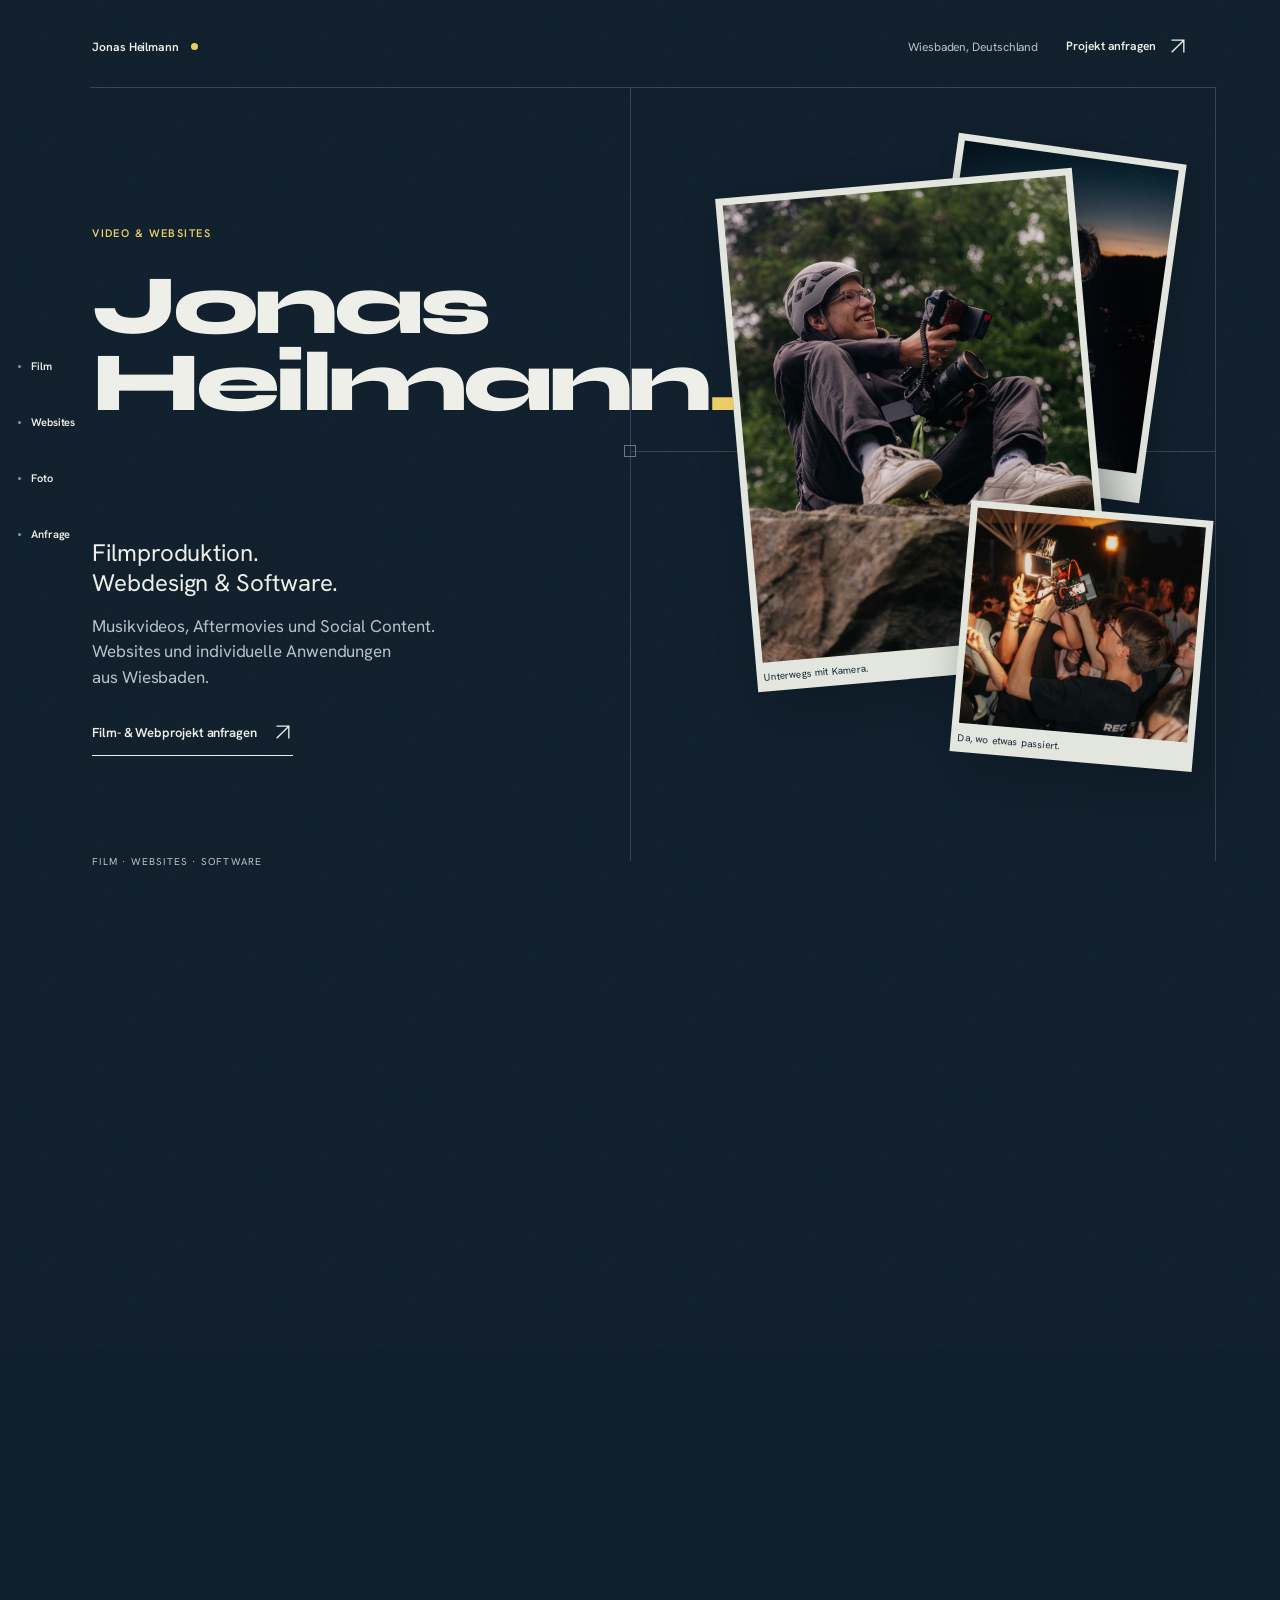
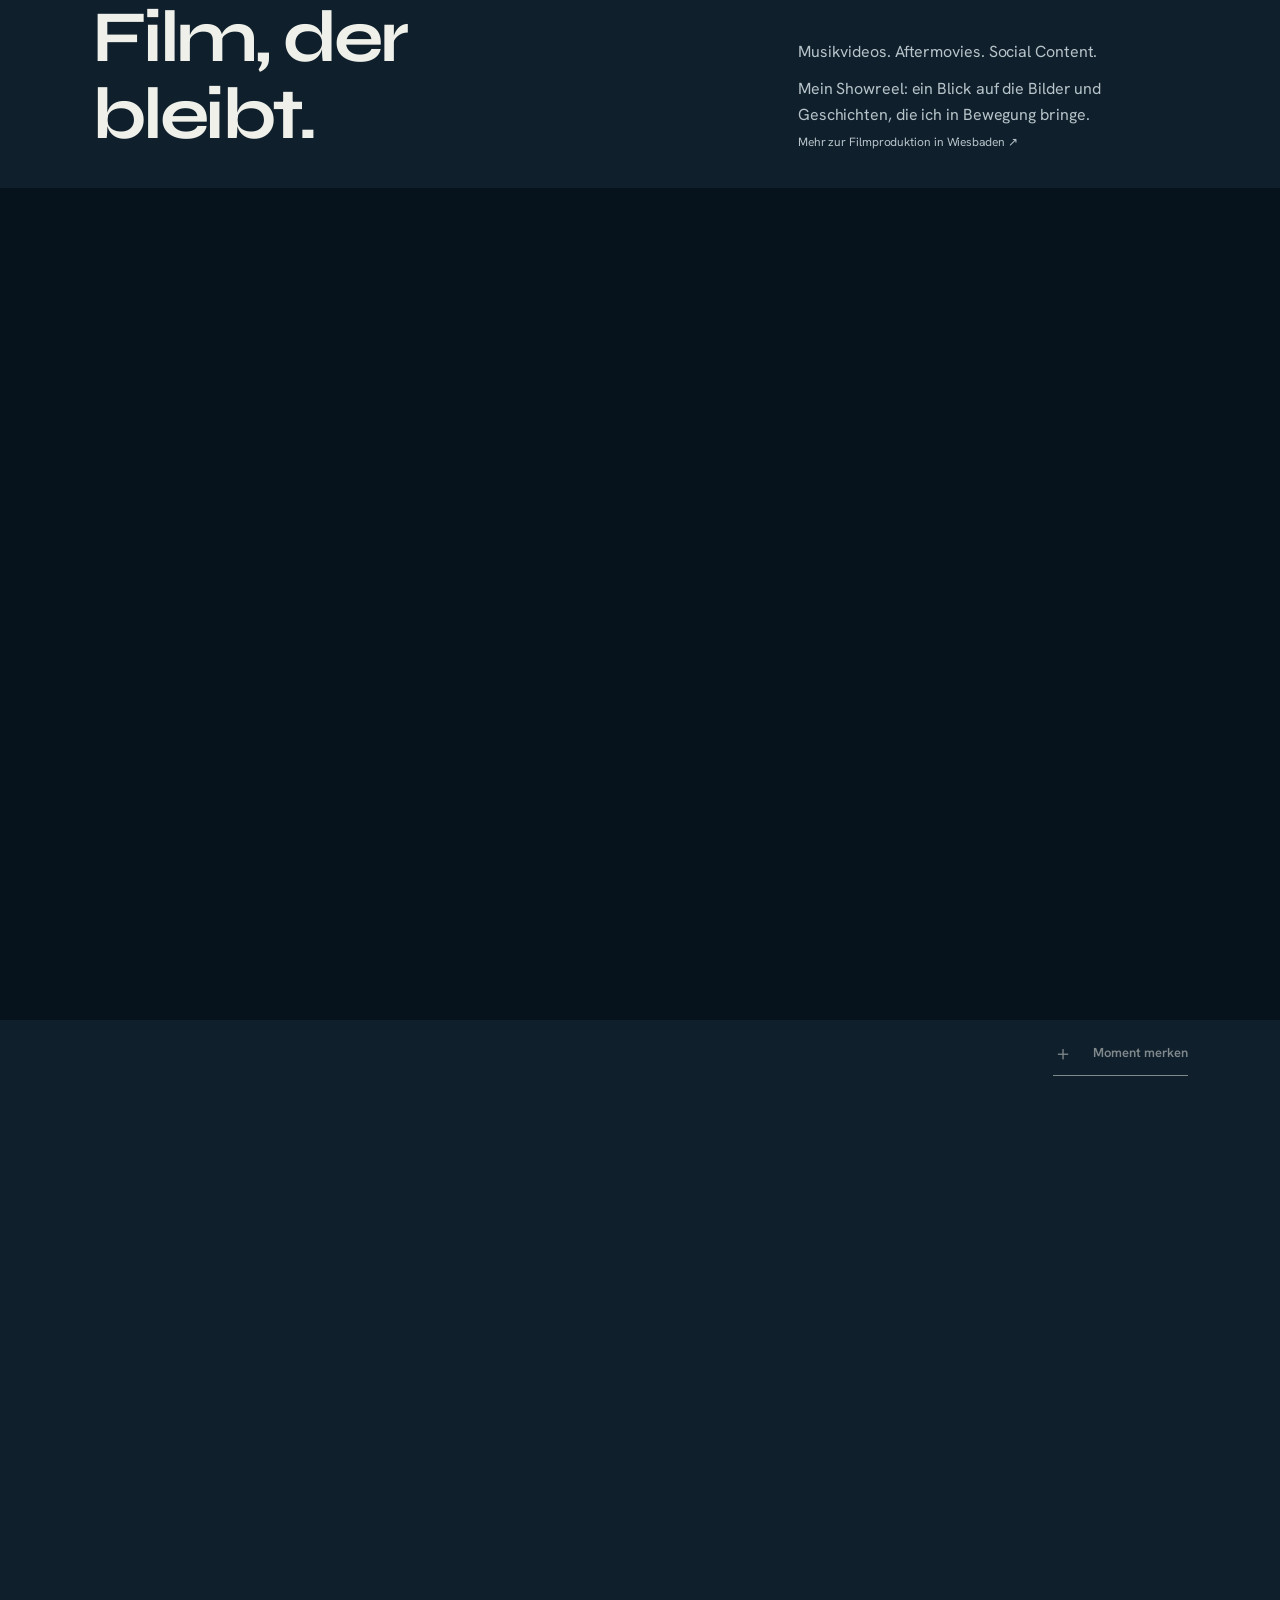
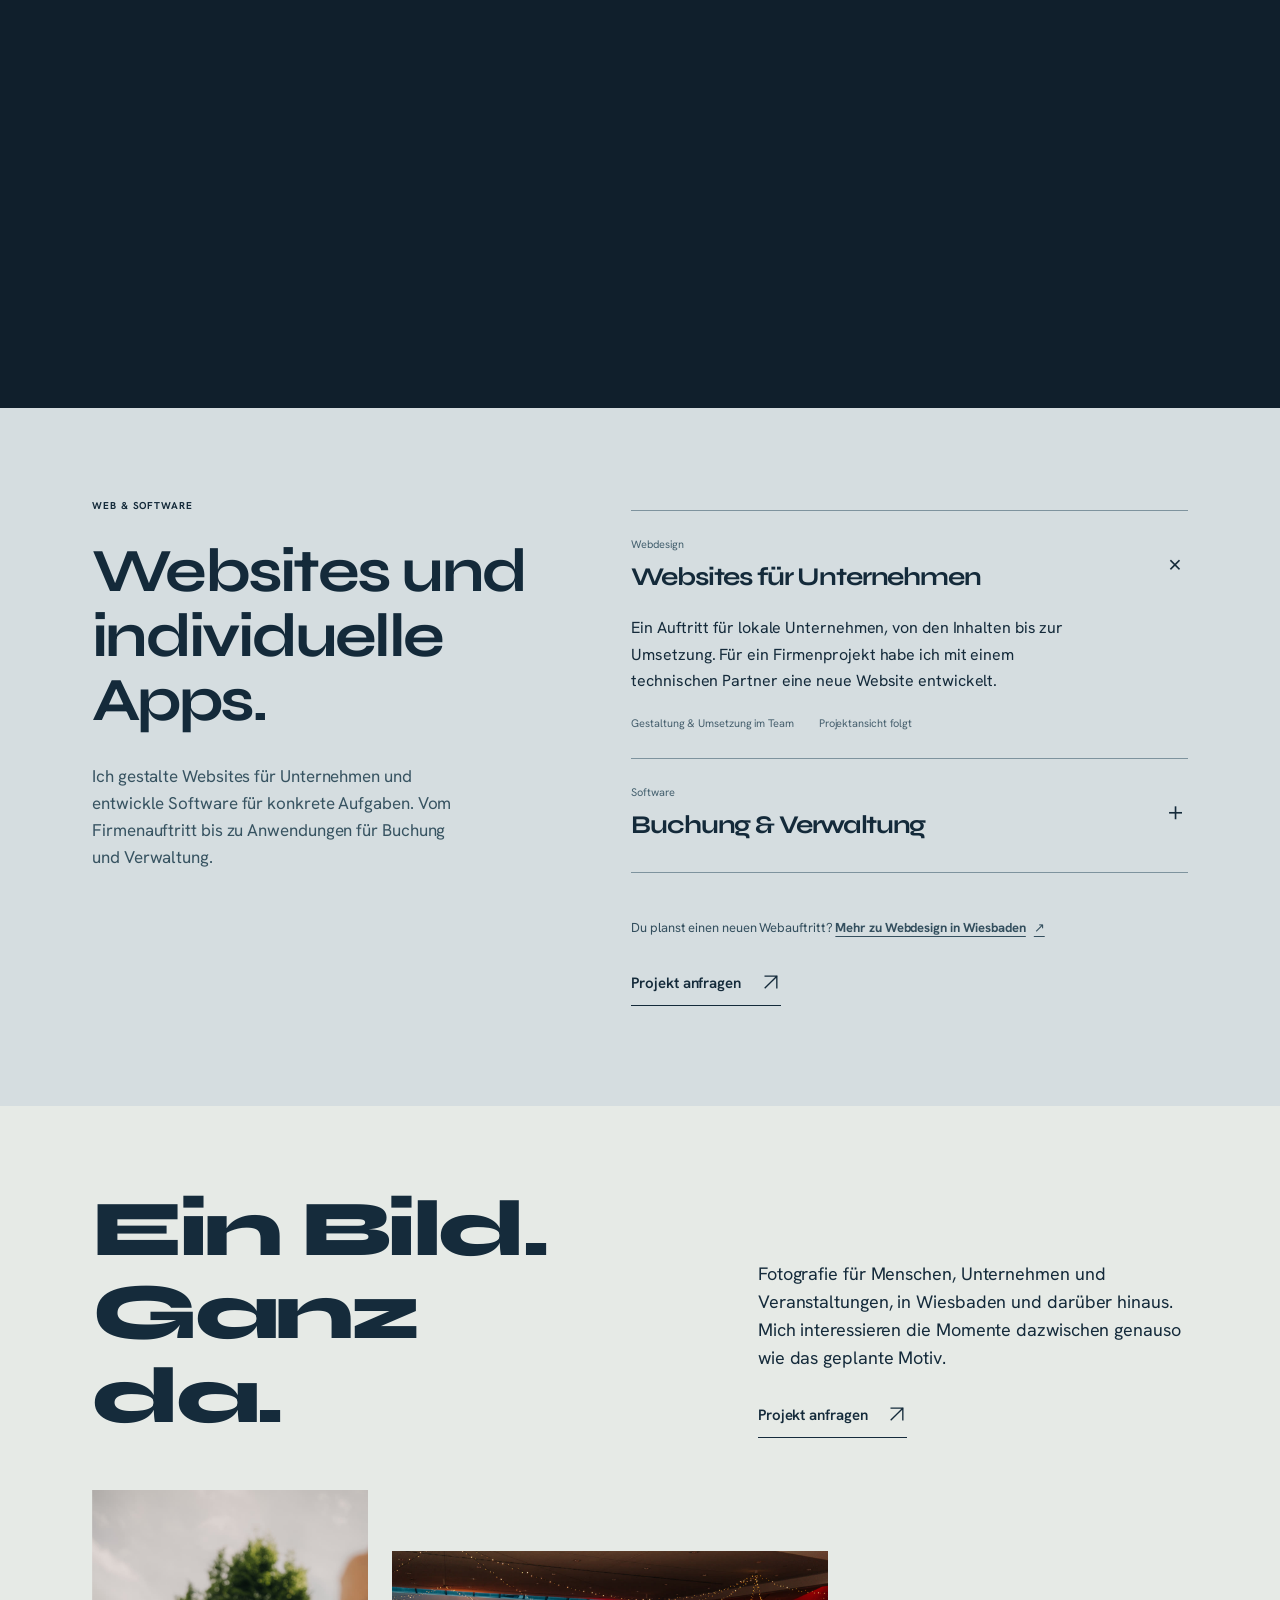
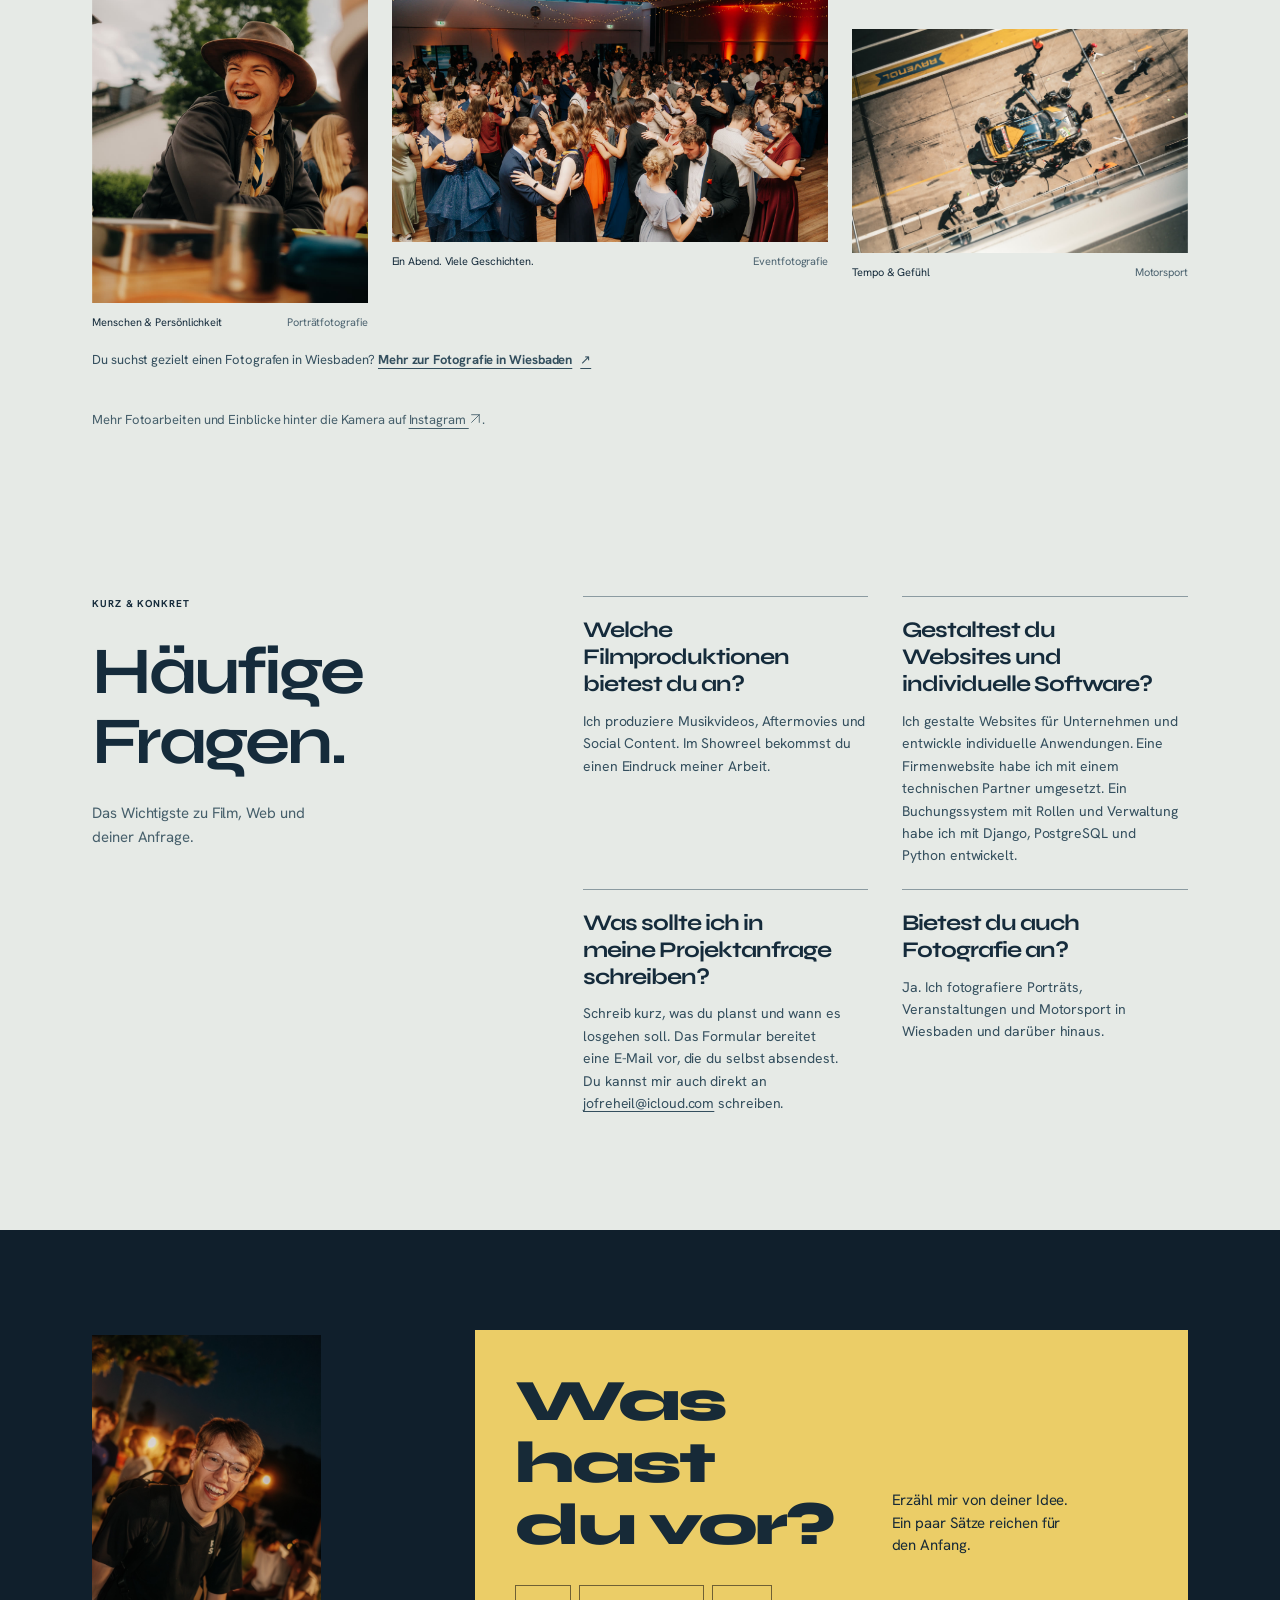
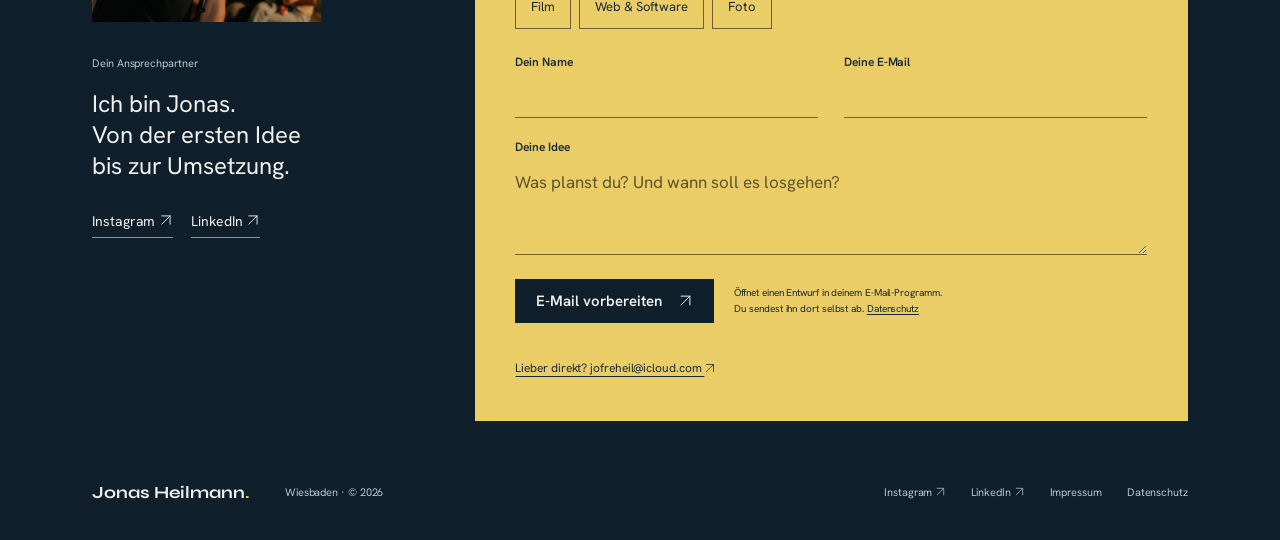
==== commit 2a89c0a1: "Prioritize video production and websites with dedicated webdesign page" ====
--- a/docs/index.html
+++ b/docs/index.html
@@ -5,22 +5,22 @@
   <meta name="google-site-verification" content="Ft40ZaK9V_8pTdt3M1nVVSsHwyCCL4MXDwoK07Zdddc" />
   <meta name="viewport" content="width=device-width,initial-scale=1,viewport-fit=cover">
   <meta name="theme-color" content="#101f2c">
-  <meta name="description" content="Jonas Heilmann ist Fotograf und Filmemacher aus Wiesbaden. Porträt-, Event- und Motorsportfotografie sowie Musikvideos, Aftermovies und Social Content. Projekt anfragen.">
+  <meta name="description" content="Jonas Heilmann aus Wiesbaden produziert Musikvideos, Aftermovies und Social Content und gestaltet Websites sowie individuelle Software. Film- und Webprojekt anfragen.">
   <meta name="robots" content="index,follow,max-image-preview:large,max-video-preview:-1">
   <meta property="og:site_name" content="Jonas Heilmann">
   <meta property="og:type" content="website"><meta property="og:locale" content="de_DE">
-  <meta property="og:title" content="Jonas Heilmann · Fotograf &amp; Filmemacher in Wiesbaden">
-  <meta property="og:description" content="Porträt-, Event- und Motorsportfotografie. Musikvideos, Aftermovies und Social Content aus Wiesbaden.">
+  <meta property="og:title" content="Filmproduktion &amp; Webdesign in Wiesbaden | Jonas Heilmann">
+  <meta property="og:description" content="Musikvideos, Aftermovies, Social Content, Websites und individuelle Software aus Wiesbaden.">
   <meta name="twitter:card" content="summary_large_image">
-  <meta name="twitter:title" content="Jonas Heilmann · Fotograf &amp; Filmemacher in Wiesbaden">
-  <meta name="twitter:description" content="Porträt-, Event- und Motorsportfotografie. Musikvideos, Aftermovies und Social Content aus Wiesbaden.">
-  <meta name="twitter:image" content="https://jofrehe.github.io/jonas-heilmann-portfolio/assets/portfolio-motorsport.jpg">
-  <title>Fotograf &amp; Filmemacher in Wiesbaden | Jonas Heilmann</title>
+  <meta name="twitter:title" content="Filmproduktion &amp; Webdesign in Wiesbaden | Jonas Heilmann">
+  <meta name="twitter:description" content="Musikvideos, Aftermovies, Social Content, Websites und individuelle Software aus Wiesbaden.">
+  <meta name="twitter:image" content="https://jofrehe.github.io/jonas-heilmann-portfolio/assets/showreel-poster.jpg">
+  <title>Filmproduktion &amp; Webdesign in Wiesbaden | Jonas Heilmann</title>
   <link rel="icon" href="assets/mark.svg" type="image/svg+xml">
   <link rel="preload" href="assets/fonts/Syne-Variable.ttf" as="font" type="font/ttf" crossorigin>
   <link rel="preload" href="assets/fonts/HankenGrotesk-Variable.ttf" as="font" type="font/ttf" crossorigin>
   <link rel="stylesheet" href="scrollcraft.css">
-  <link rel="stylesheet" href="site.css?v=7">
+  <link rel="stylesheet" href="site.css?v=8">
   <script type="application/ld+json">
   {
     "@context": "https://schema.org",
@@ -29,7 +29,7 @@
         "@type": "Person",
         "@id": "https://jofrehe.github.io/jonas-heilmann-portfolio/#jonas",
         "name": "Jonas Heilmann",
-        "jobTitle": "Fotograf und Filmemacher",
+        "jobTitle": "Filmemacher und Webentwickler",
         "homeLocation": {"@type": "Place", "name": "Wiesbaden"},
         "sameAs": [
           "https://www.instagram.com/jofreheil/",
@@ -40,7 +40,7 @@
         "@type": "ProfessionalService",
         "@id": "https://jofrehe.github.io/jonas-heilmann-portfolio/#studio",
         "url": "https://jofrehe.github.io/jonas-heilmann-portfolio/",
-        "name": "Jonas Heilmann – Fotografie und Film",
+        "name": "Jonas Heilmann – Filmproduktion, Webdesign und Software",
         "founder": {"@id": "https://jofrehe.github.io/jonas-heilmann-portfolio/#jonas"},
         "email": "jofreheil@icloud.com",
         "address": {
@@ -58,10 +58,10 @@
           "@type": "OfferCatalog",
           "name": "Leistungen",
           "itemListElement": [
-            {"@type": "Offer", "itemOffered": {"@type": "Service", "name": "Porträt- und Eventfotografie"}},
-            {"@type": "Offer", "itemOffered": {"@type": "Service", "name": "Motorsportfotografie"}},
             {"@type": "Offer", "itemOffered": {"@type": "Service", "name": "Musikvideos, Aftermovies und Social Content"}},
-            {"@type": "Offer", "itemOffered": {"@type": "Service", "name": "Webdesign und individuelle Software"}}
+            {"@type": "Offer", "itemOffered": {"@type": "Service", "name": "Webdesign für Unternehmen"}},
+            {"@type": "Offer", "itemOffered": {"@type": "Service", "name": "Individuelle Software für Buchung und Verwaltung"}},
+            {"@type": "Offer", "itemOffered": {"@type": "Service", "name": "Porträt-, Event- und Motorsportfotografie"}}
           ]
         }
       },
@@ -69,7 +69,7 @@
         "@type": "WebSite",
         "@id": "https://jofrehe.github.io/jonas-heilmann-portfolio/#website",
         "url": "https://jofrehe.github.io/jonas-heilmann-portfolio/",
-        "name": "Jonas Heilmann – Fotografie und Film",
+        "name": "Jonas Heilmann – Filmproduktion und Webdesign",
         "inLanguage": "de-DE",
         "publisher": {"@id": "https://jofrehe.github.io/jonas-heilmann-portfolio/#jonas"}
       },
@@ -78,10 +78,10 @@
         "@id": "https://jofrehe.github.io/jonas-heilmann-portfolio/#faq",
         "inLanguage": "de-DE",
         "mainEntity": [
-          {"@type": "Question", "name": "Welche Fotografie bietest du an?", "acceptedAnswer": {"@type": "Answer", "text": "Ich fotografiere Porträts, Veranstaltungen und Motorsport. Ich arbeite in Wiesbaden und darüber hinaus."}},
-          {"@type": "Question", "name": "Welche Filme kann ich anfragen?", "acceptedAnswer": {"@type": "Answer", "text": "Ich produziere Musikvideos, Aftermovies und Social Content. Im Showreel bekommst du einen Eindruck meiner Arbeit."}},
-          {"@type": "Question", "name": "Wo bist du tätig?", "acceptedAnswer": {"@type": "Answer", "text": "Ich komme aus Wiesbaden. Fotografie biete ich in Wiesbaden und darüber hinaus an."}},
-          {"@type": "Question", "name": "Wie läuft eine Projektanfrage ab?", "acceptedAnswer": {"@type": "Answer", "text": "Schreib kurz, was du planst und wann es losgehen soll. Das Formular bereitet eine E-Mail vor, die du selbst absendest. Du kannst mir auch direkt an jofreheil@icloud.com schreiben."}}
+          {"@type": "Question", "name": "Welche Filmproduktionen bietest du an?", "acceptedAnswer": {"@type": "Answer", "text": "Ich produziere Musikvideos, Aftermovies und Social Content. Im Showreel bekommst du einen Eindruck meiner Arbeit."}},
+          {"@type": "Question", "name": "Gestaltest du Websites und individuelle Software?", "acceptedAnswer": {"@type": "Answer", "text": "Ich gestalte Websites für Unternehmen und entwickle individuelle Anwendungen. Eine Firmenwebsite habe ich mit einem technischen Partner umgesetzt. Ein Buchungssystem mit Rollen und Verwaltung habe ich mit Django, PostgreSQL und Python entwickelt."}},
+          {"@type": "Question", "name": "Was sollte ich in meine Projektanfrage schreiben?", "acceptedAnswer": {"@type": "Answer", "text": "Schreib kurz, was du planst und wann es losgehen soll. Das Formular bereitet eine E-Mail vor, die du selbst absendest. Du kannst mir auch direkt an jofreheil@icloud.com schreiben."}},
+          {"@type": "Question", "name": "Bietest du auch Fotografie an?", "acceptedAnswer": {"@type": "Answer", "text": "Ja. Ich fotografiere Porträts, Veranstaltungen und Motorsport in Wiesbaden und darüber hinaus."}}
         ]
       }
     ]
@@ -90,16 +90,16 @@
 
   <link rel="canonical" href="https://jofrehe.github.io/jonas-heilmann-portfolio/">
   <meta property="og:url" content="https://jofrehe.github.io/jonas-heilmann-portfolio/">
-  <meta property="og:image" content="https://jofrehe.github.io/jonas-heilmann-portfolio/assets/portfolio-motorsport.jpg">
-  <meta property="og:image:alt" content="Motorsportfotografie von Jonas Heilmann">
+  <meta property="og:image" content="https://jofrehe.github.io/jonas-heilmann-portfolio/assets/showreel-poster.jpg">
+  <meta property="og:image:alt" content="Showreel von Jonas Heilmann mit einer Konzertszene">
 </head>
 <body>
   <a class="skip-link" href="#main">Zum Inhalt</a>
   <div class="sc-grain" aria-hidden="true"></div>
   <nav class="scene-index" aria-label="Bereiche">
+    <a href="#film" data-index="film"><span>Film</span></a>
+    <a href="#web" data-index="web"><span>Websites</span></a>
     <a href="#foto" data-index="foto"><span>Foto</span></a>
-    <a href="#film" data-index="film"><span>Film</span></a>
-    <a href="#web" data-index="web"><span>Web</span></a>
     <a href="#kontakt" data-index="kontakt"><span>Anfrage</span><b id="index-saved" hidden aria-label="Filmmoment gemerkt">●</b></a>
   </nav>
   <main id="main">
@@ -107,13 +107,34 @@
       <div data-sc-stage class="hero-stage">
         <header class="masthead"><a href="#start" class="wordmark">Jonas Heilmann<span class="mark-dot" aria-hidden="true"></span></a><span class="location">Wiesbaden, Deutschland</span><a class="text-link" href="#kontakt">Projekt anfragen <span aria-hidden="true"><svg xmlns="http://www.w3.org/2000/svg" width="1em" height="1em" viewBox="0 0 24 24" fill="none" stroke="currentColor" stroke-width="1.6" stroke-linecap="square" stroke-linejoin="miter" aria-hidden="true" focusable="false" style="display:inline-block;vertical-align:-.12em"><path d="M5 19 19 5M5 5h14v14"/></svg></span></a></header>
         <div class="hero-grid" aria-hidden="true" data-sc-parallax="-.3"><span></span><span></span><span></span></div>
-        <div class="hero-title"><p class="focus-label">FOTOGRAFIE & FILM</p><h1 id="hero-title">Jonas<br>Heilmann<span>.</span></h1></div>
-        <div class="hero-copy"><p>Mitten im Moment.<br>Hinter der Kamera.</p><p>Fotograf und Filmemacher aus Wiesbaden.<br>Für Menschen, Unternehmen und ihre Ideen.</p><a href="https://www.instagram.com/jofreheil/" target="_blank" rel="noopener noreferrer" class="text-link">Einblicke auf Instagram <span aria-hidden="true"><svg xmlns="http://www.w3.org/2000/svg" width="1em" height="1em" viewBox="0 0 24 24" fill="none" stroke="currentColor" stroke-width="1.6" stroke-linecap="square" stroke-linejoin="miter" aria-hidden="true" focusable="false" style="display:inline-block;vertical-align:-.12em"><path d="M5 19 19 5M5 5h14v14"/></svg></span></a></div>
+        <div class="hero-title"><p class="focus-label">VIDEO &amp; WEBSITES</p><h1 id="hero-title">Jonas<br>Heilmann<span>.</span></h1></div>
+        <div class="hero-copy"><p>Filmproduktion.<br>Webdesign &amp; Software.</p><p>Musikvideos, Aftermovies und Social Content.<br>Websites und individuelle Anwendungen aus Wiesbaden.</p><a href="#kontakt" class="text-link">Film- &amp; Webprojekt anfragen <span aria-hidden="true"><svg xmlns="http://www.w3.org/2000/svg" width="1em" height="1em" viewBox="0 0 24 24" fill="none" stroke="currentColor" stroke-width="1.6" stroke-linecap="square" stroke-linejoin="miter" aria-hidden="true" focusable="false" style="display:inline-block;vertical-align:-.12em"><path d="M5 19 19 5M5 5h14v14"/></svg></span></a></div>
         <div class="print-position print-back" data-sc-parallax="-.6"><figure class="photo-print"><img src="assets/at-dusk.jpg" alt="Jonas mit Drohnensteuerung in der Abenddämmerung" width="1200" height="1800" fetchpriority="high"><figcaption>Bis nach Sonnenuntergang.</figcaption></figure></div>
         <div class="print-position print-main" data-sc-parallax=".85"><figure class="photo-print"><img src="assets/on-rock.jpg" alt="Jonas sitzt mit seinen Kameras auf einem Felsen und lacht" width="1200" height="1800" fetchpriority="high"><figcaption>Unterwegs mit Kamera.</figcaption></figure></div>
         <div class="print-position print-front" data-sc-parallax="1.5"><figure class="photo-print"><img src="assets/on-set.jpg" alt="Jonas filmt auf einer Veranstaltung" width="1200" height="1800" loading="eager"><figcaption>Da, wo etwas passiert.</figcaption></figure></div>
-        <p class="hero-footnote">FOTO · FILM · WEB & SOFTWARE</p>
+        <p class="hero-footnote">FILM · WEBSITES · SOFTWARE</p>
       </div>
+    </section>
+
+    <div class="showreel-heading section-shell"><h2 id="film-title">Film, der<br>bleibt.</h2><div><p>Musikvideos. Aftermovies. Social Content.</p><p>Mein Showreel: ein Blick auf die Bilder und Geschichten, die ich in Bewegung bringe.</p><a class="service-page-link" href="filmproduktion-wiesbaden.html">Mehr zur Filmproduktion in Wiesbaden <span aria-hidden="true">↗</span></a></div></div>
+    <section id="film" class="showreel-section" data-sc-act="scrub" data-sc-span="3.8" data-sc-dwell="0" data-section="film" aria-labelledby="film-title">
+      <div data-sc-stage class="showreel-stage">
+        <div class="showreel-frame">
+          <img class="sc-stage__poster" src="assets/showreel-poster.jpg" width="1400" height="788" alt="Showreel: Konzertszene mit Sänger und Jonas an der Kamera">
+          <video id="showreel" data-sc-scrub data-sc-src="assets/showreel-scrub.mp4" data-sc-src-mobile="assets/showreel-scrub-mobile.mp4" muted playsinline aria-label="Showreel von Jonas Heilmann, dessen Bilder sich beim Scrollen bewegen"></video>
+        </div>
+        <div class="showreel-footer section-shell"><button id="remember-frame" class="text-link" type="button" disabled><span aria-hidden="true">＋</span> Moment merken</button><p id="frame-status" class="sr-only" role="status" aria-live="polite"></p><a class="showreel-static-link text-link" href="assets/showreel.mp4">Showreel abspielen</a></div>
+      </div>
+    </section>
+
+    <section id="web" class="web-section section-shell" data-sc-act="flow" data-section="web" aria-labelledby="web-title">
+      <div class="web-intro" data-sc-in><span class="small-label">WEB &amp; SOFTWARE</span><h2 id="web-title">Websites und<br>individuelle Apps.</h2><p>Ich gestalte Websites für Unternehmen und entwickle Software für konkrete Aufgaben. Vom Firmenauftritt bis zu Anwendungen für Buchung und Verwaltung.</p></div>
+      <div class="project-register" data-sc-in data-sc-stagger="60">
+        <details open><summary><span class="project-type">Webdesign</span><h3>Websites für Unternehmen</h3><span class="detail-icon" aria-hidden="true">＋</span></summary><div class="project-detail"><p>Ein Auftritt für lokale Unternehmen, von den Inhalten bis zur Umsetzung. Für ein Firmenprojekt habe ich mit einem technischen Partner eine neue Website entwickelt.</p><div class="project-meta"><span>Gestaltung & Umsetzung im Team</span><span>Projektansicht folgt</span></div></div></details>
+        <details><summary><span class="project-type">Software</span><h3>Buchung & Verwaltung</h3><span class="detail-icon" aria-hidden="true">＋</span></summary><div class="project-detail"><p>Ein Buchungssystem mit unterschiedlichen Rollen und einer angepassten Verwaltung. Entwickelt mit Django, PostgreSQL und Python.</p><div class="project-meta"><span>Individuelle Anwendung</span><span>Projektansicht folgt</span></div></div></details>
+      </div>
+      <p class="service-page-link web-service-link">Du planst einen neuen Webauftritt? <a href="webdesign-wiesbaden.html">Mehr zu Webdesign in Wiesbaden <span aria-hidden="true">↗</span></a></p>
+      <a class="text-link web-request" href="#kontakt" data-request="Web & Software">Projekt anfragen <span aria-hidden="true"><svg xmlns="http://www.w3.org/2000/svg" width="1em" height="1em" viewBox="0 0 24 24" fill="none" stroke="currentColor" stroke-width="1.6" stroke-linecap="square" stroke-linejoin="miter" aria-hidden="true" focusable="false" style="display:inline-block;vertical-align:-.12em"><path d="M5 19 19 5M5 5h14v14"/></svg></span></a>
     </section>
 
     <section id="foto" class="photo-section section-shell" data-sc-act="flow" data-section="foto" aria-labelledby="photo-title">
@@ -127,33 +148,13 @@
       <p class="selection-note">Mehr Fotoarbeiten und Einblicke hinter die Kamera auf <a href="https://www.instagram.com/jofreheil/" target="_blank" rel="noopener noreferrer">Instagram <svg xmlns="http://www.w3.org/2000/svg" width="1em" height="1em" viewBox="0 0 24 24" fill="none" stroke="currentColor" stroke-width="1.6" stroke-linecap="square" stroke-linejoin="miter" aria-hidden="true" focusable="false" style="display:inline-block;vertical-align:-.12em"><path d="M5 19 19 5M5 5h14v14"/></svg></a>.</p>
     </section>
 
-    <div class="showreel-heading section-shell"><h2 id="film-title">Dann wird<br>es Film.</h2><div><p>Musikvideos. Aftermovies. Social Content.</p><p>Mein Showreel: ein Blick auf die Bilder und Geschichten, die ich in Bewegung bringe.</p><a class="service-page-link" href="filmproduktion-wiesbaden.html">Mehr zur Filmproduktion in Wiesbaden <span aria-hidden="true">↗</span></a></div></div>
-    <section id="film" class="showreel-section" data-sc-act="scrub" data-sc-span="3.8" data-sc-dwell="0" data-section="film" aria-labelledby="film-title">
-      <div data-sc-stage class="showreel-stage">
-        <div class="showreel-frame">
-          <img class="sc-stage__poster" src="assets/showreel-poster.jpg" width="1400" height="788" alt="Showreel: Konzertszene mit Sänger und Jonas an der Kamera">
-          <video id="showreel" data-sc-scrub data-sc-src="assets/showreel-scrub.mp4" data-sc-src-mobile="assets/showreel-scrub-mobile.mp4" muted playsinline aria-label="Showreel von Jonas Heilmann, dessen Bilder sich beim Scrollen bewegen"></video>
-        </div>
-        <div class="showreel-footer section-shell"><button id="remember-frame" class="text-link" type="button" disabled><span aria-hidden="true">＋</span> Moment merken</button><p id="frame-status" class="sr-only" role="status" aria-live="polite"></p><a class="showreel-static-link text-link" href="assets/showreel.mp4">Showreel abspielen</a></div>
-      </div>
-    </section>
-
-    <section id="web" class="web-section section-shell" data-sc-act="flow" data-section="web" aria-labelledby="web-title">
-      <div class="web-intro" data-sc-in><span class="small-label">AUCH HINTER DEM BILDSCHIRM.</span><h2 id="web-title">Gute Ideen<br>dürfen weiter.</h2><p>Manchmal braucht es zu den Bildern eine Website. Oder eine Anwendung, die eine konkrete Aufgabe löst. Auch daran arbeite ich.</p></div>
-      <div class="project-register" data-sc-in data-sc-stagger="60">
-        <details open><summary><span class="project-type">Webdesign</span><h3>Websites für Unternehmen</h3><span class="detail-icon" aria-hidden="true">＋</span></summary><div class="project-detail"><p>Ein Auftritt für lokale Unternehmen, von den Inhalten bis zur Umsetzung. Für ein Firmenprojekt habe ich mit einem technischen Partner eine neue Website entwickelt.</p><div class="project-meta"><span>Gestaltung & Umsetzung im Team</span><span>Projektansicht folgt</span></div></div></details>
-        <details><summary><span class="project-type">Software</span><h3>Buchung & Verwaltung</h3><span class="detail-icon" aria-hidden="true">＋</span></summary><div class="project-detail"><p>Ein Buchungssystem mit unterschiedlichen Rollen und einer angepassten Verwaltung. Entwickelt mit Django, PostgreSQL und Python.</p><div class="project-meta"><span>Individuelle Anwendung</span><span>Projektansicht folgt</span></div></div></details>
-      </div>
-      <a class="text-link web-request" href="#kontakt" data-request="Web & Software">Projekt anfragen <span aria-hidden="true"><svg xmlns="http://www.w3.org/2000/svg" width="1em" height="1em" viewBox="0 0 24 24" fill="none" stroke="currentColor" stroke-width="1.6" stroke-linecap="square" stroke-linejoin="miter" aria-hidden="true" focusable="false" style="display:inline-block;vertical-align:-.12em"><path d="M5 19 19 5M5 5h14v14"/></svg></span></a>
-    </section>
-
     <section id="faq" class="faq-section section-shell" data-sc-act="flow" aria-labelledby="faq-title">
-      <div class="faq-intro"><span class="small-label">KURZ & KONKRET</span><h2 id="faq-title">Häufige<br>Fragen.</h2><p>Das Wichtigste zu Foto, Film und deiner Anfrage.</p></div>
+      <div class="faq-intro"><span class="small-label">KURZ & KONKRET</span><h2 id="faq-title">Häufige<br>Fragen.</h2><p>Das Wichtigste zu Film, Web und deiner Anfrage.</p></div>
       <div class="faq-answers">
-        <article><h3>Welche Fotografie bietest du an?</h3><p>Ich fotografiere Porträts, Veranstaltungen und Motorsport. Ich arbeite in Wiesbaden und darüber hinaus.</p></article>
-        <article><h3>Welche Filme kann ich anfragen?</h3><p>Ich produziere Musikvideos, Aftermovies und Social Content. Im Showreel bekommst du einen Eindruck meiner Arbeit.</p></article>
-        <article><h3>Wo bist du tätig?</h3><p>Ich komme aus Wiesbaden. Fotografie biete ich in Wiesbaden und darüber hinaus an.</p></article>
-        <article><h3>Wie läuft eine Projektanfrage ab?</h3><p>Schreib kurz, was du planst und wann es losgehen soll. Das Formular bereitet eine E-Mail vor, die du selbst absendest. Du kannst mir auch direkt an <a href="mailto:jofreheil@icloud.com">jofreheil@icloud.com</a> schreiben.</p></article>
+        <article><h3>Welche Filmproduktionen bietest du an?</h3><p>Ich produziere Musikvideos, Aftermovies und Social Content. Im Showreel bekommst du einen Eindruck meiner Arbeit.</p></article>
+        <article><h3>Gestaltest du Websites und individuelle Software?</h3><p>Ich gestalte Websites für Unternehmen und entwickle individuelle Anwendungen. Eine Firmenwebsite habe ich mit einem technischen Partner umgesetzt. Ein Buchungssystem mit Rollen und Verwaltung habe ich mit Django, PostgreSQL und Python entwickelt.</p></article>
+        <article><h3>Was sollte ich in meine Projektanfrage schreiben?</h3><p>Schreib kurz, was du planst und wann es losgehen soll. Das Formular bereitet eine E-Mail vor, die du selbst absendest. Du kannst mir auch direkt an <a href="mailto:jofreheil@icloud.com">jofreheil@icloud.com</a> schreiben.</p></article>
+        <article><h3>Bietest du auch Fotografie an?</h3><p>Ja. Ich fotografiere Porträts, Veranstaltungen und Motorsport in Wiesbaden und darüber hinaus.</p></article>
       </div>
     </section>
 
@@ -161,7 +162,7 @@
       <div class="contact-person"><img src="assets/candid.jpg" width="1200" height="1800" alt="Jonas lächelt auf einer Veranstaltung" loading="lazy"><div><span>Dein Ansprechpartner</span><p>Ich bin Jonas.<br>Von der ersten Idee<br>bis zur Umsetzung.</p><a href="https://www.instagram.com/jofreheil/" target="_blank" rel="noopener noreferrer">Instagram <svg xmlns="http://www.w3.org/2000/svg" width="1em" height="1em" viewBox="0 0 24 24" fill="none" stroke="currentColor" stroke-width="1.6" stroke-linecap="square" stroke-linejoin="miter" aria-hidden="true" focusable="false" style="display:inline-block;vertical-align:-.12em"><path d="M5 19 19 5M5 5h14v14"/></svg></a> <a href="https://www.linkedin.com/in/jonas-heilmann-833816412/" target="_blank" rel="noopener noreferrer">LinkedIn <svg xmlns="http://www.w3.org/2000/svg" width="1em" height="1em" viewBox="0 0 24 24" fill="none" stroke="currentColor" stroke-width="1.6" stroke-linecap="square" stroke-linejoin="miter" aria-hidden="true" focusable="false" style="display:inline-block;vertical-align:-.12em"><path d="M5 19 19 5M5 5h14v14"/></svg></a></div></div>
       <div class="inquiry-sheet"><div class="contact-title"><h2 id="contact-title">Was hast<br>du vor?</h2><p>Erzähl mir von deiner Idee.<br>Ein paar Sätze reichen für den Anfang.</p></div>
         <aside id="saved-moment" class="saved-moment" hidden><img id="saved-image" alt="Dein gemerkter Moment aus Jonas’ Filmausschnitt"><div><span>Für deine Anfrage gemerkt</span><strong id="saved-time"></strong><p>Die Zeitmarke kommt mit in deinen Entwurf.</p></div><button type="button" id="remove-moment" aria-label="Gemerkten Moment entfernen">×</button></aside>
-        <form id="contact-form"><fieldset id="contact-fields" disabled><legend>Projekt anfragen</legend><div class="topic-group" role="group" aria-label="Leistungen für dein Projekt"><label><input type="checkbox" name="topic" value="Fotografie"><span>Foto</span></label><label><input type="checkbox" name="topic" value="Filmproduktion"><span>Film</span></label><label><input type="checkbox" name="topic" value="Web & Software"><span>Web & Software</span></label></div><div class="form-pair"><label>Dein Name<input id="contact-name" name="name" autocomplete="name" aria-describedby="name-error" required maxlength="100"><span id="name-error" class="field-error" hidden></span></label><label>Deine E-Mail<input id="contact-email" name="email" type="email" autocomplete="email" aria-describedby="email-error" required maxlength="200"><span id="email-error" class="field-error" hidden></span></label></div><label>Deine Idee<textarea id="contact-message" name="message" rows="3" aria-describedby="message-error" required minlength="10" maxlength="1800" placeholder="Was planst du? Und wann soll es losgehen?"></textarea><span id="message-error" class="field-error" hidden></span></label><div class="form-bottom"><button class="button button-dark" type="submit">E-Mail vorbereiten <span aria-hidden="true"><svg xmlns="http://www.w3.org/2000/svg" width="1em" height="1em" viewBox="0 0 24 24" fill="none" stroke="currentColor" stroke-width="1.6" stroke-linecap="square" stroke-linejoin="miter" aria-hidden="true" focusable="false" style="display:inline-block;vertical-align:-.12em"><path d="M5 19 19 5M5 5h14v14"/></svg></span></button><p>Öffnet einen Entwurf in deinem E-Mail-Programm.<br>Du sendest ihn dort selbst ab. <a href="datenschutz.html">Datenschutz</a></p></div><p id="form-status" role="status" aria-live="polite"></p></fieldset><noscript><p>Schreib mir direkt an <a href="mailto:jofreheil@icloud.com">jofreheil@icloud.com</a>.</p></noscript></form>
+        <form id="contact-form"><fieldset id="contact-fields" disabled><legend>Projekt anfragen</legend><div class="topic-group" role="group" aria-label="Leistungen für dein Projekt"><label><input type="checkbox" name="topic" value="Filmproduktion"><span>Film</span></label><label><input type="checkbox" name="topic" value="Web & Software"><span>Web & Software</span></label><label><input type="checkbox" name="topic" value="Fotografie"><span>Foto</span></label></div><div class="form-pair"><label>Dein Name<input id="contact-name" name="name" autocomplete="name" aria-describedby="name-error" required maxlength="100"><span id="name-error" class="field-error" hidden></span></label><label>Deine E-Mail<input id="contact-email" name="email" type="email" autocomplete="email" aria-describedby="email-error" required maxlength="200"><span id="email-error" class="field-error" hidden></span></label></div><label>Deine Idee<textarea id="contact-message" name="message" rows="3" aria-describedby="message-error" required minlength="10" maxlength="1800" placeholder="Was planst du? Und wann soll es losgehen?"></textarea><span id="message-error" class="field-error" hidden></span></label><div class="form-bottom"><button class="button button-dark" type="submit">E-Mail vorbereiten <span aria-hidden="true"><svg xmlns="http://www.w3.org/2000/svg" width="1em" height="1em" viewBox="0 0 24 24" fill="none" stroke="currentColor" stroke-width="1.6" stroke-linecap="square" stroke-linejoin="miter" aria-hidden="true" focusable="false" style="display:inline-block;vertical-align:-.12em"><path d="M5 19 19 5M5 5h14v14"/></svg></span></button><p>Öffnet einen Entwurf in deinem E-Mail-Programm.<br>Du sendest ihn dort selbst ab. <a href="datenschutz.html">Datenschutz</a></p></div><p id="form-status" role="status" aria-live="polite"></p></fieldset><noscript><p>Schreib mir direkt an <a href="mailto:jofreheil@icloud.com">jofreheil@icloud.com</a>.</p></noscript></form>
         <a class="direct-mail" href="mailto:jofreheil@icloud.com">Lieber direkt? jofreheil@icloud.com <svg xmlns="http://www.w3.org/2000/svg" width="1em" height="1em" viewBox="0 0 24 24" fill="none" stroke="currentColor" stroke-width="1.6" stroke-linecap="square" stroke-linejoin="miter" aria-hidden="true" focusable="false" style="display:inline-block;vertical-align:-.12em"><path d="M5 19 19 5M5 5h14v14"/></svg></a>
       </div>
       <footer><a href="#start">Jonas Heilmann<span aria-hidden="true">.</span></a><span>Wiesbaden · © 2026</span><div><a href="https://www.instagram.com/jofreheil/" target="_blank" rel="noopener noreferrer">Instagram <svg xmlns="http://www.w3.org/2000/svg" width="1em" height="1em" viewBox="0 0 24 24" fill="none" stroke="currentColor" stroke-width="1.6" stroke-linecap="square" stroke-linejoin="miter" aria-hidden="true" focusable="false" style="display:inline-block;vertical-align:-.12em"><path d="M5 19 19 5M5 5h14v14"/></svg></a><a href="https://www.linkedin.com/in/jonas-heilmann-833816412/" target="_blank" rel="noopener noreferrer">LinkedIn <svg xmlns="http://www.w3.org/2000/svg" width="1em" height="1em" viewBox="0 0 24 24" fill="none" stroke="currentColor" stroke-width="1.6" stroke-linecap="square" stroke-linejoin="miter" aria-hidden="true" focusable="false" style="display:inline-block;vertical-align:-.12em"><path d="M5 19 19 5M5 5h14v14"/></svg></a><a href="impressum.html">Impressum</a><a href="datenschutz.html">Datenschutz</a></div></footer>
--- a/docs/site.css
+++ b/docs/site.css
@@ -119,6 +119,7 @@
 .faq-answers h3{font-size:clamp(19px,1.75vw,25px);line-height:1.2;margin-bottom:12px}
 .faq-answers p{font-size:14px;line-height:1.6;color:#344f5e}
 .faq-answers a{text-decoration:underline;text-underline-offset:3px}
+.web-service-link{grid-column:2;align-self:start}
 @media(max-width:700px){
  .service-page-link{font-size:12px;margin-top:16px}
  .faq-section{display:block;padding-block:62px 68px}
@@ -128,4 +129,5 @@
  .faq-answers article{padding:17px 0 19px}
  .faq-answers h3{font-size:22px}
  .faq-answers p{font-size:14px}
+ .web-service-link{margin-top:22px}
 }
